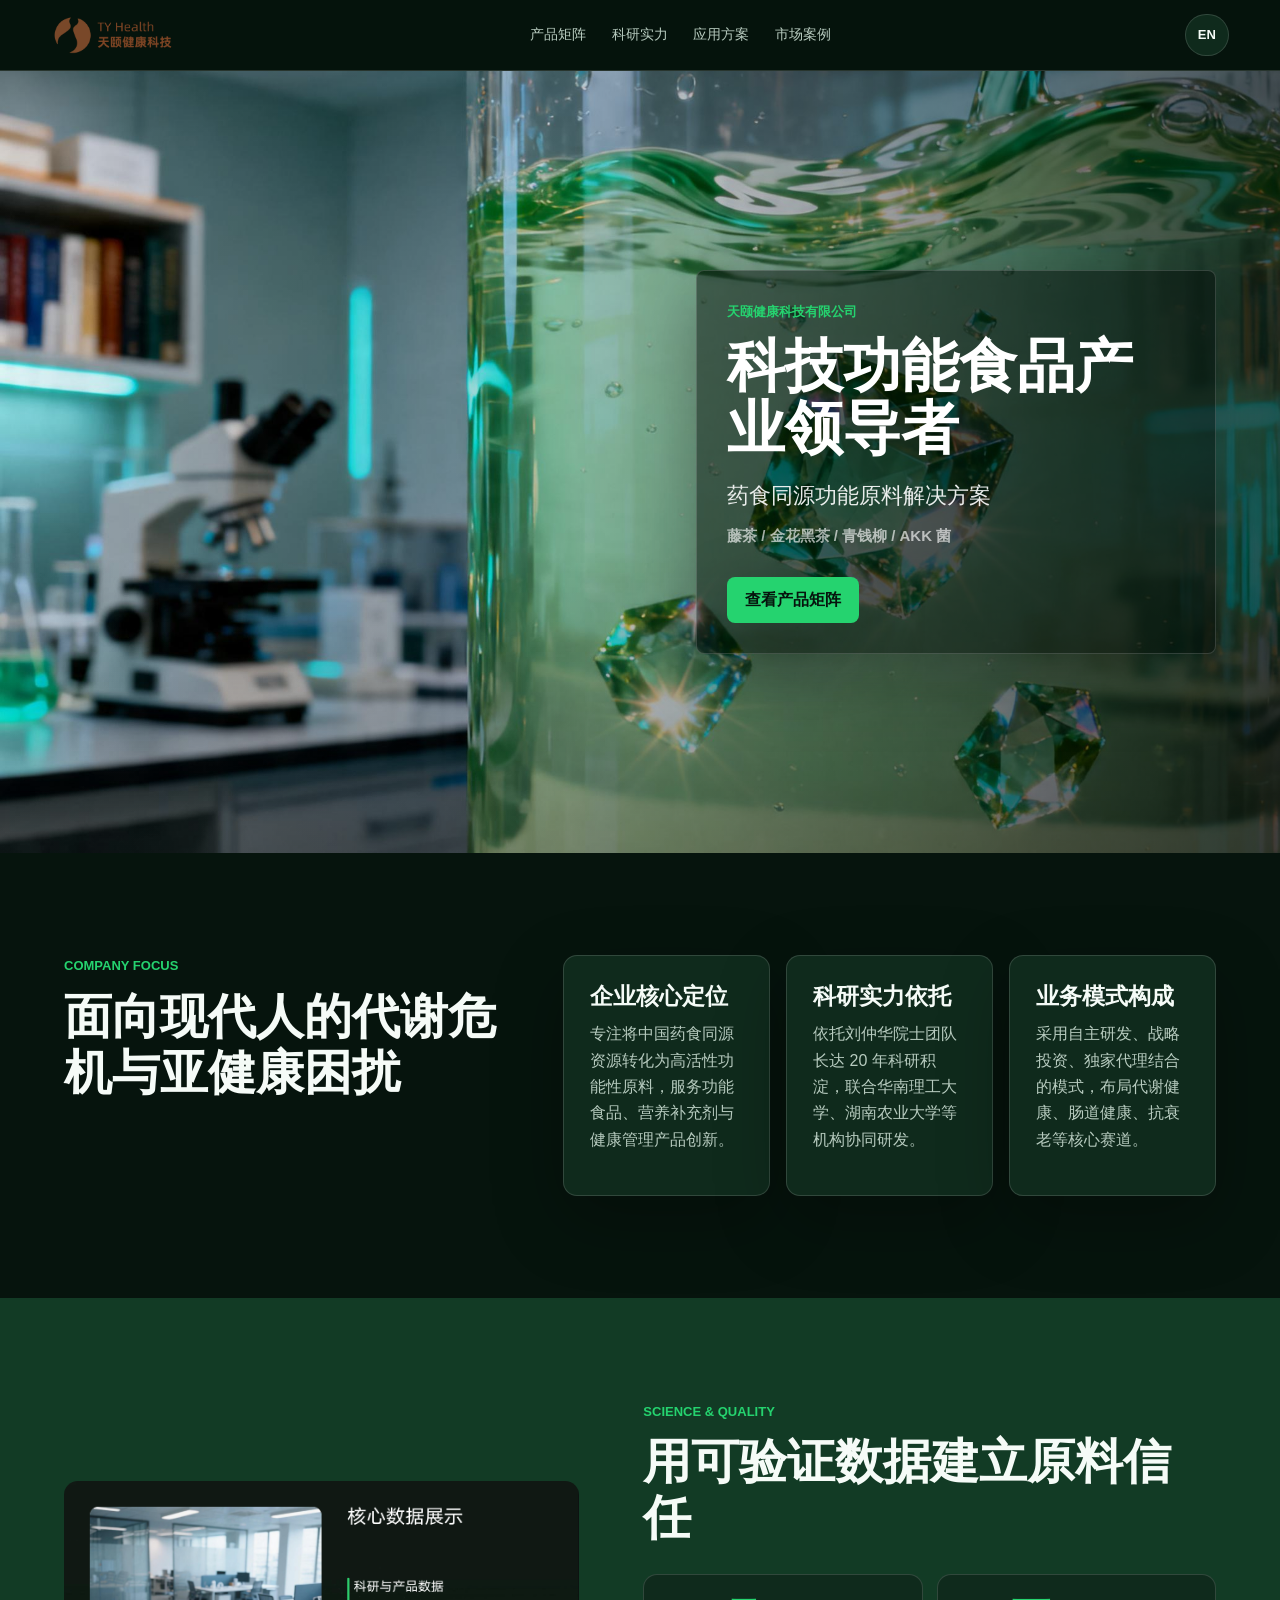
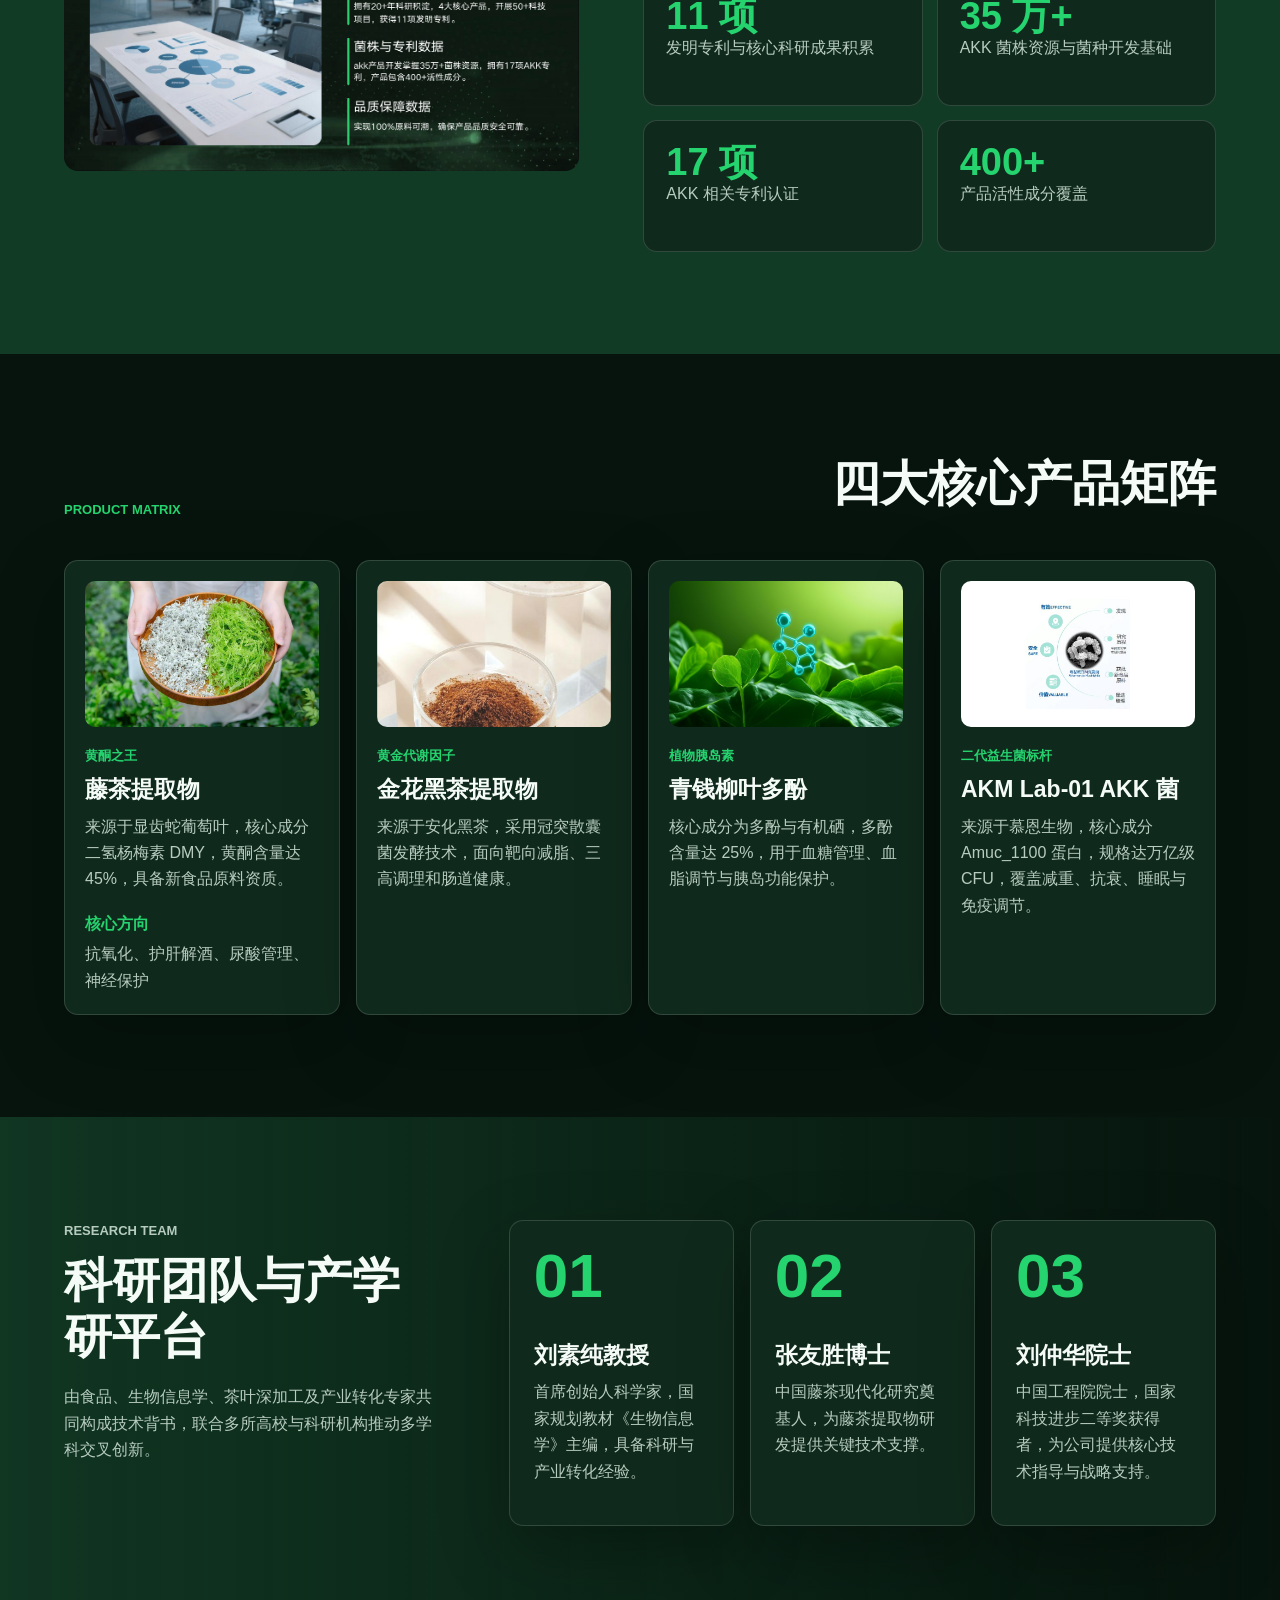
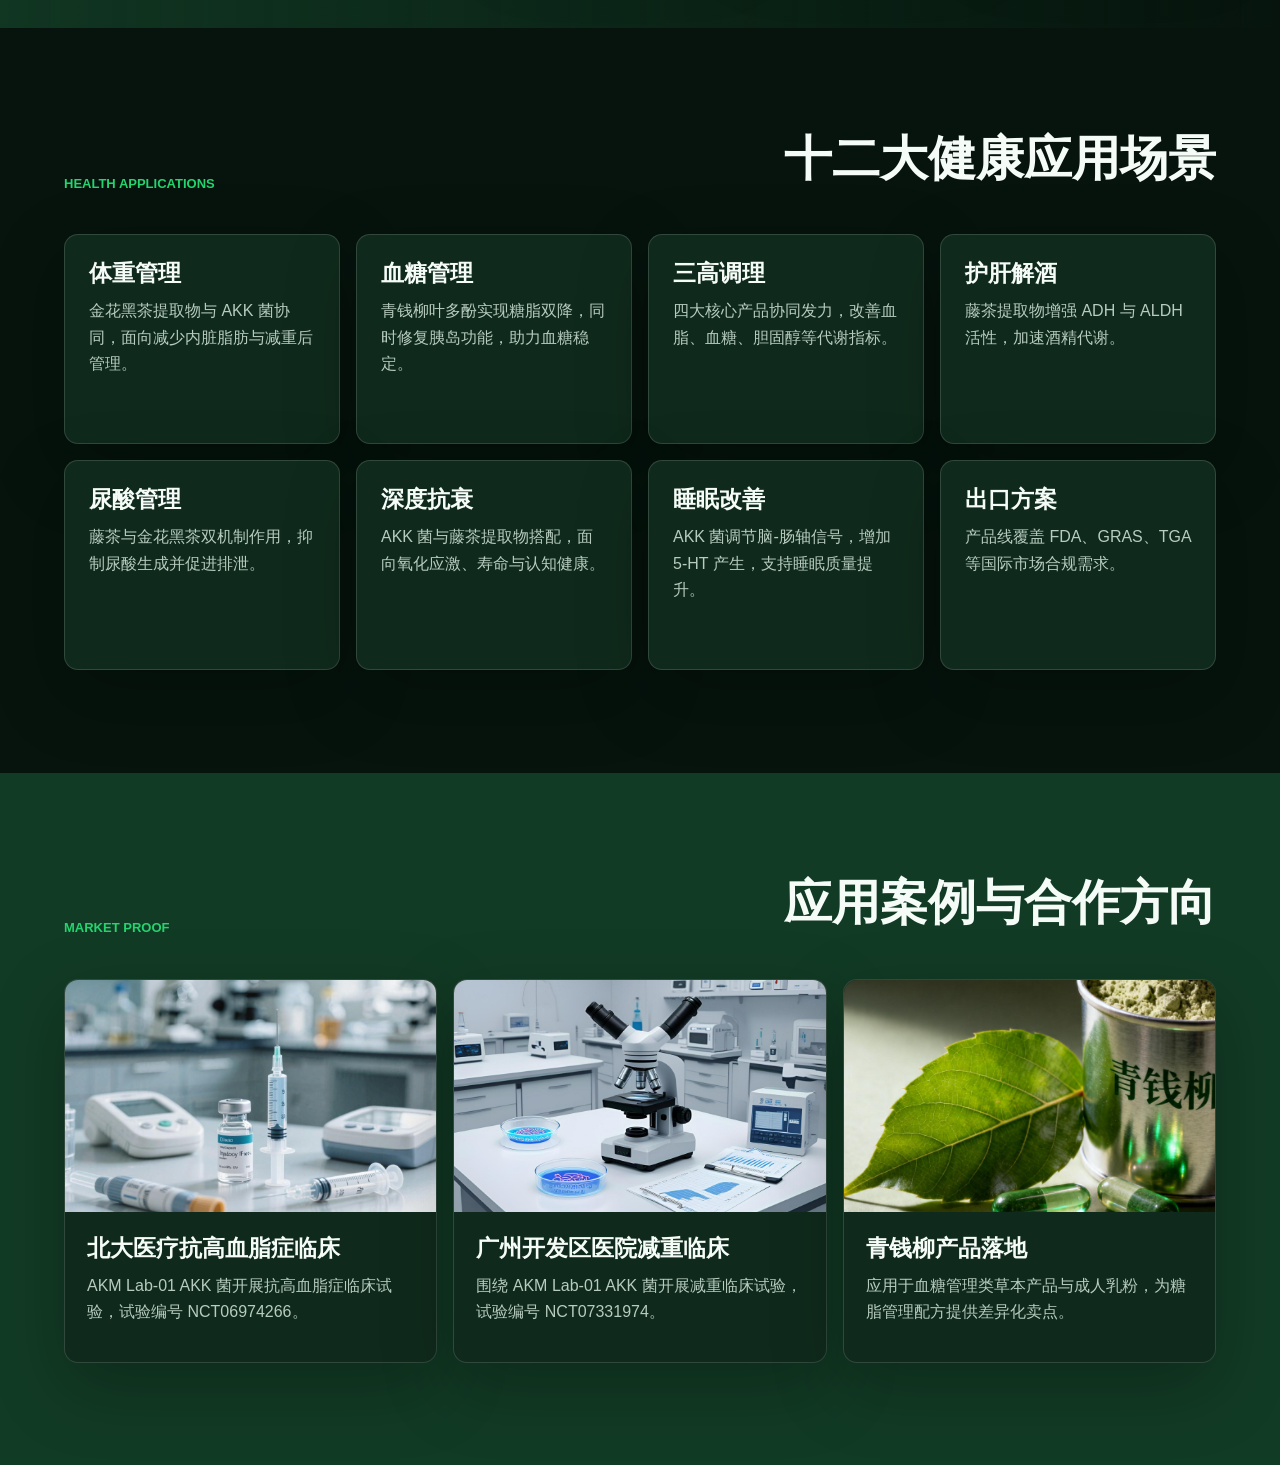
==== index.html @ 0aac0972 "Deploy tech green website version Co-Authored-By: Claude Opus 4.7 <noreply@anthropic.com>" ====
<!doctype html>
<html lang="zh-CN">
<head>
  <meta charset="utf-8">
  <meta name="viewport" content="width=device-width, initial-scale=1">
  <title>天颐健康科技官网 - 科技绿版 / Tech Green</title>
  <link rel="icon" type="image/png" href="assets/tianyi-icon.png">
  <link rel="stylesheet" href="styles.css">
</head>
<body class="theme-a" data-lang="zh">
  <header class="site-header">
    <a class="brand" href="#top" aria-label="天颐健康科技">
      <img class="brand-logo" src="assets/tianyi-logo-full.png" alt="天颐健康科技 Logo">
      <span class="brand-name" data-i18n="brand.name">天颐健康科技</span>
    </a>
    <nav class="nav">
      <a href="#products" data-i18n="nav.products">产品矩阵</a>
      <a href="#science" data-i18n="nav.science">科研实力</a>
      <a href="#solutions" data-i18n="nav.solutions">应用方案</a>
      <a href="#cases" data-i18n="nav.cases">市场案例</a>
    </nav>
    <div class="header-actions">
      <button class="lang-toggle" type="button" aria-label="Switch language" data-lang-toggle>EN</button>
    </div>
  </header>

  <main id="top">
    <section class="hero">
      <img class="hero-bg hero-bg-a" src="assets/p04_03.jpeg" alt="绿色实验室原料研发视觉">
      <div class="hero-copy">
        <p class="eyebrow" data-i18n="hero.eyebrow">天颐健康科技有限公司</p>
        <h1 data-i18n="hero.title">科技功能食品产业领导者</h1>
        <p class="lead" data-i18n="hero.lead">药食同源功能原料解决方案</p>
        <p class="hero-line" data-i18n="hero.line">藤茶 / 金花黑茶 / 青钱柳 / AKK 菌</p>
        <div class="hero-actions">
          <a class="primary-btn" href="#products" data-i18n="hero.cta">查看产品矩阵</a>
        </div>
      </div>
    </section>

    <section class="intro">
      <div>
        <p class="section-kicker" data-i18n="intro.kicker">Company Focus</p>
        <h2 data-i18n="intro.title">面向现代人的代谢危机与亚健康困扰</h2>
      </div>
      <div class="intro-grid">
        <article>
          <h3 data-i18n="intro.card1.title">企业核心定位</h3>
          <p data-i18n="intro.card1.text">专注将中国药食同源资源转化为高活性功能性原料，服务功能食品、营养补充剂与健康管理产品创新。</p>
        </article>
        <article>
          <h3 data-i18n="intro.card2.title">科研实力依托</h3>
          <p data-i18n="intro.card2.text">依托刘仲华院士团队长达 20 年科研积淀，联合华南理工大学、湖南农业大学等机构协同研发。</p>
        </article>
        <article>
          <h3 data-i18n="intro.card3.title">业务模式构成</h3>
          <p data-i18n="intro.card3.text">采用自主研发、战略投资、独家代理结合的模式，布局代谢健康、肠道健康、抗衰老等核心赛道。</p>
        </article>
      </div>
    </section>

    <section class="data-band" id="science">
      <div class="data-image">
        <img src="assets/page_06.png" alt="PPT 原始核心数据展示页">
      </div>
      <div class="data-copy">
        <p class="section-kicker" data-i18n="science.kicker">Science & Quality</p>
        <h2 data-i18n="science.title">用可验证数据建立原料信任</h2>
        <ul class="data-list">
          <li><strong data-i18n="science.num1">11 项</strong><span data-i18n="science.stat1">发明专利与核心科研成果积累</span></li>
          <li><strong data-i18n="science.num2">35 万+</strong><span data-i18n="science.stat2">AKK 菌株资源与菌种开发基础</span></li>
          <li><strong data-i18n="science.num3">17 项</strong><span data-i18n="science.stat3">AKK 相关专利认证</span></li>
          <li><strong data-i18n="science.num4">400+</strong><span data-i18n="science.stat4">产品活性成分覆盖</span></li>
        </ul>
      </div>
    </section>

    <section class="products" id="products">
      <div class="section-head">
        <p class="section-kicker" data-i18n="products.kicker">Product Matrix</p>
        <h2 data-i18n="products.title">四大核心产品矩阵</h2>
      </div>
      <div class="product-grid">
        <article class="product-card">
          <img src="assets/p09_02.jpeg" alt="藤茶原料实拍图">
          <span class="tag" data-i18n="products.card1.tag">黄酮之王</span>
          <h3 data-i18n="products.card1.title">藤茶提取物</h3>
          <p data-i18n="products.card1.text">来源于显齿蛇葡萄叶，核心成分二氢杨梅素 DMY，黄酮含量达 45%，具备新食品原料资质。</p>
          <dl>
            <div><dt data-i18n="products.direction">核心方向</dt><dd data-i18n="products.card1.direction">抗氧化、护肝解酒、尿酸管理、神经保护</dd></div>
          </dl>
        </article>
        <article class="product-card">
          <img src="assets/p13_01.jpeg" alt="金花黑茶提取物原图">
          <span class="tag" data-i18n="products.card2.tag">黄金代谢因子</span>
          <h3 data-i18n="products.card2.title">金花黑茶提取物</h3>
          <p data-i18n="products.card2.text">来源于安化黑茶，采用冠突散囊菌发酵技术，面向靶向减脂、三高调理和肠道健康。</p>
        </article>
        <article class="product-card">
          <img src="assets/p14_02.jpeg" alt="青钱柳叶视觉">
          <span class="tag" data-i18n="products.card3.tag">植物胰岛素</span>
          <h3 data-i18n="products.card3.title">青钱柳叶多酚</h3>
          <p data-i18n="products.card3.text">核心成分为多酚与有机硒，多酚含量达 25%，用于血糖管理、血脂调节与胰岛功能保护。</p>
        </article>
        <article class="product-card">
          <img class="contain-image" src="assets/p17_02.jpeg" alt="AKK 菌 PPT 原始说明图">
          <span class="tag" data-i18n="products.card4.tag">二代益生菌标杆</span>
          <h3 data-i18n="products.card4.title">AKM Lab-01 AKK 菌</h3>
          <p data-i18n="products.card4.text">来源于慕恩生物，核心成分 Amuc_1100 蛋白，规格达万亿级 CFU，覆盖减重、抗衰、睡眠与免疫调节。</p>
        </article>
      </div>
    </section>

    <section class="experts">
      <div class="expert-copy">
        <p class="section-kicker" data-i18n="experts.kicker">Research Team</p>
        <h2 data-i18n="experts.title">科研团队与产学研平台</h2>
        <p data-i18n="experts.text">由食品、生物信息学、茶叶深加工及产业转化专家共同构成技术背书，联合多所高校与科研机构推动多学科交叉创新。</p>
      </div>
      <div class="expert-list">
        <article>
          <span>01</span>
          <h3 data-i18n="experts.card1.title">刘素纯教授</h3>
          <p data-i18n="experts.card1.text">首席创始人科学家，国家规划教材《生物信息学》主编，具备科研与产业转化经验。</p>
        </article>
        <article>
          <span>02</span>
          <h3 data-i18n="experts.card2.title">张友胜博士</h3>
          <p data-i18n="experts.card2.text">中国藤茶现代化研究奠基人，为藤茶提取物研发提供关键技术支撑。</p>
        </article>
        <article>
          <span>03</span>
          <h3 data-i18n="experts.card3.title">刘仲华院士</h3>
          <p data-i18n="experts.card3.text">中国工程院院士，国家科技进步二等奖获得者，为公司提供核心技术指导与战略支持。</p>
        </article>
      </div>
    </section>

    <section class="solutions" id="solutions">
      <div class="section-head">
        <p class="section-kicker" data-i18n="solutions.kicker">Health Applications</p>
        <h2 data-i18n="solutions.title">十二大健康应用场景</h2>
      </div>
      <div class="solution-grid">
        <article><h3 data-i18n="solutions.card1.title">体重管理</h3><p data-i18n="solutions.card1.text">金花黑茶提取物与 AKK 菌协同，面向减少内脏脂肪与减重后管理。</p></article>
        <article><h3 data-i18n="solutions.card2.title">血糖管理</h3><p data-i18n="solutions.card2.text">青钱柳叶多酚实现糖脂双降，同时修复胰岛功能，助力血糖稳定。</p></article>
        <article><h3 data-i18n="solutions.card3.title">三高调理</h3><p data-i18n="solutions.card3.text">四大核心产品协同发力，改善血脂、血糖、胆固醇等代谢指标。</p></article>
        <article><h3 data-i18n="solutions.card4.title">护肝解酒</h3><p data-i18n="solutions.card4.text">藤茶提取物增强 ADH 与 ALDH 活性，加速酒精代谢。</p></article>
        <article><h3 data-i18n="solutions.card5.title">尿酸管理</h3><p data-i18n="solutions.card5.text">藤茶与金花黑茶双机制作用，抑制尿酸生成并促进排泄。</p></article>
        <article><h3 data-i18n="solutions.card6.title">深度抗衰</h3><p data-i18n="solutions.card6.text">AKK 菌与藤茶提取物搭配，面向氧化应激、寿命与认知健康。</p></article>
        <article><h3 data-i18n="solutions.card7.title">睡眠改善</h3><p data-i18n="solutions.card7.text">AKK 菌调节脑-肠轴信号，增加 5-HT 产生，支持睡眠质量提升。</p></article>
        <article><h3 data-i18n="solutions.card8.title">出口方案</h3><p data-i18n="solutions.card8.text">产品线覆盖 FDA、GRAS、TGA 等国际市场合规需求。</p></article>
      </div>
    </section>

    <section class="cases" id="cases">
      <div class="section-head">
        <p class="section-kicker" data-i18n="cases.kicker">Market Proof</p>
        <h2 data-i18n="cases.title">应用案例与合作方向</h2>
      </div>
      <div class="case-grid">
        <article>
          <img src="assets/p30_03.jpeg" alt="临床实验室">
          <h3 data-i18n="cases.card1.title">北大医疗抗高血脂症临床</h3>
          <p data-i18n="cases.card1.text">AKM Lab-01 AKK 菌开展抗高血脂症临床试验，试验编号 NCT06974266。</p>
        </article>
        <article>
          <img src="assets/p30_04.jpeg" alt="科研实验室">
          <h3 data-i18n="cases.card2.title">广州开发区医院减重临床</h3>
          <p data-i18n="cases.card2.text">围绕 AKM Lab-01 AKK 菌开展减重临床试验，试验编号 NCT07331974。</p>
        </article>
        <article>
          <img src="assets/p31_03.jpeg" alt="青钱柳产品案例">
          <h3 data-i18n="cases.card3.title">青钱柳产品落地</h3>
          <p data-i18n="cases.card3.text">应用于血糖管理类草本产品与成人乳粉，为糖脂管理配方提供差异化卖点。</p>
        </article>
      </div>
    </section>
  </main>

  <script src="script.js"></script>
</body>
</html>
---- styles.css ----
:root {
  --bg: #06140d;
  --surface: #0f2a1c;
  --surface-2: #123b25;
  --text: #f5fbf7;
  --muted: #b7cbbf;
  --line: rgba(255,255,255,.14);
  --accent: #25d36f;
  --accent-2: #88f0ba;
  --shadow: 0 24px 70px rgba(0,0,0,.28);
  --radius: 14px;
}

* { box-sizing: border-box; }
html { scroll-behavior: smooth; }
body {
  margin: 0;
  background: var(--bg);
  color: var(--text);
  font-family: "Microsoft YaHei", "PingFang SC", "Noto Sans CJK SC", Arial, sans-serif;
  line-height: 1.65;
  letter-spacing: 0;
}

body.theme-c {
  --bg: #fbf8ef;
  --surface: #fffdf6;
  --surface-2: #f0ead7;
  --text: #282316;
  --muted: #746b52;
  --line: rgba(96,75,28,.16);
  --accent: #a8842d;
  --accent-2: #6f8d3e;
  --shadow: 0 18px 50px rgba(109,82,28,.16);
}

a { color: inherit; text-decoration: none; }
img { display: block; max-width: 100%; }

.site-header {
  position: sticky;
  top: 0;
  z-index: 20;
  display: grid;
  grid-template-columns: auto 1fr auto;
  align-items: center;
  gap: 24px;
  padding: 14px clamp(18px, 4vw, 56px);
  border-bottom: 1px solid var(--line);
  background: color-mix(in srgb, var(--bg) 88%, transparent);
  backdrop-filter: blur(18px);
}

.header-actions {
  display: inline-flex;
  align-items: center;
  justify-content: flex-end;
  gap: 10px;
}

.lang-toggle {
  min-width: 44px;
  min-height: 42px;
  border: 1px solid var(--line);
  border-radius: 999px;
  color: var(--text);
  background: var(--surface);
  font: inherit;
  font-size: 13px;
  font-weight: 900;
  cursor: pointer;
}

.brand {
  display: inline-flex;
  align-items: center;
  gap: 10px;
  font-weight: 800;
  white-space: nowrap;
}

.brand-logo {
  width: auto;
  height: 42px;
  max-width: 190px;
  object-fit: contain;
}

.brand-name {
  position: absolute;
  width: 1px;
  height: 1px;
  overflow: hidden;
  clip: rect(0 0 0 0);
  white-space: nowrap;
}

.brand-mark {
  display: grid;
  width: 38px;
  height: 38px;
  place-items: center;
  border: 1px solid var(--line);
  background: var(--accent);
  color: var(--bg);
  font-size: 14px;
  font-weight: 900;
  border-radius: 8px;
}

.nav {
  display: flex;
  justify-content: center;
  gap: clamp(14px, 2vw, 30px);
  color: var(--muted);
  font-size: 14px;
}

.nav a:hover { color: var(--text); }

.theme-switcher {
  display: flex;
  gap: 6px;
  padding: 4px;
  border: 1px solid var(--line);
  background: var(--surface);
  border-radius: 999px;
}

.theme-switcher button {
  min-height: 32px;
  border: 0;
  border-radius: 999px;
  padding: 0 12px;
  color: var(--muted);
  background: transparent;
  font: inherit;
  font-size: 12px;
  cursor: pointer;
}

.theme-switcher button.active {
  color: var(--bg);
  background: var(--accent);
  font-weight: 800;
}

main > section {
  padding: clamp(56px, 8vw, 112px) clamp(18px, 5vw, 72px);
}

.hero {
  position: relative;
  min-height: calc(100svh - 118px);
  display: flex;
  align-items: center;
  justify-content: flex-end;
  overflow: hidden;
  background: var(--bg);
}

.hero-bg {
  position: absolute;
  inset: 0;
  z-index: 0;
  width: 100%;
  height: 100%;
  object-fit: cover;
  opacity: 0;
  transform: scale(1.03);
}

.hero::after {
  content: "";
  position: absolute;
  inset: 0;
  z-index: 1;
  background:
    linear-gradient(90deg, rgba(0,0,0,.04), rgba(0,0,0,.18) 45%, rgba(0,0,0,.66) 100%),
    linear-gradient(0deg, rgba(0,0,0,.22), transparent 38%);
}

.hero-copy {
  position: relative;
  z-index: 2;
  width: min(520px, 46vw);
  color: #fff;
  padding: 30px;
  border: 1px solid rgba(255,255,255,.16);
  border-radius: 8px;
  background: rgba(2, 10, 6, .48);
  box-shadow: var(--shadow);
}

.theme-a .hero-bg-a,
.theme-c .hero-bg-c {
  opacity: 1;
  transform: scale(1);
}

.eyebrow, .section-kicker {
  margin: 0 0 12px;
  color: var(--accent);
  font-size: 13px;
  font-weight: 900;
  text-transform: uppercase;
}

h1, h2, h3, p { margin-top: 0; }
h1 {
  margin-bottom: 18px;
  max-width: 760px;
  font-size: 58px;
  line-height: 1.08;
  letter-spacing: 0;
}
h2 {
  margin-bottom: 20px;
  font-size: 48px;
  line-height: 1.16;
  letter-spacing: 0;
}
h3 {
  margin-bottom: 10px;
  font-size: 23px;
  line-height: 1.25;
  letter-spacing: 0;
}
.lead {
  max-width: 620px;
  color: var(--muted);
  font-size: 20px;
}

.hero .lead {
  margin-bottom: 10px;
  color: rgba(255,255,255,.9);
  font-size: 22px;
}

.hero-line {
  color: rgba(255,255,255,.64);
  font-size: 15px;
  font-weight: 700;
}

.hero-actions {
  display: flex;
  flex-wrap: wrap;
  gap: 12px;
  margin-top: 28px;
}

.primary-btn, .ghost-btn {
  display: inline-flex;
  min-height: 46px;
  align-items: center;
  justify-content: center;
  border-radius: 8px;
  padding: 0 18px;
  font-weight: 800;
}

.primary-btn {
  background: var(--accent);
  color: var(--bg);
  box-shadow: var(--shadow);
}

.ghost-btn {
  border: 1px solid var(--line);
  color: var(--text);
}

.intro {
  display: grid;
  grid-template-columns: .8fr 1.2fr;
  gap: clamp(28px, 5vw, 72px);
  align-items: start;
}

.intro-grid, .solution-grid, .case-grid, .expert-list {
  display: grid;
  gap: 16px;
}

.intro-grid { grid-template-columns: repeat(3, 1fr); }

.intro-grid article,
.solution-grid article,
.expert-list article,
.case-grid article,
.product-card {
  border: 1px solid var(--line);
  background: var(--surface);
  border-radius: var(--radius);
  box-shadow: var(--shadow);
}

.intro-grid article { padding: 26px; }
.intro-grid p, .solution-grid p, .product-card p, .case-grid p, .experts p {
  color: var(--muted);
}

.data-band {
  display: grid;
  grid-template-columns: .9fr 1fr;
  gap: clamp(28px, 5vw, 72px);
  align-items: center;
  background: var(--surface-2);
}

.data-image img {
  width: 100%;
  aspect-ratio: 16 / 9;
  object-fit: cover;
  border-radius: var(--radius);
}

.data-list {
  display: grid;
  grid-template-columns: repeat(2, minmax(0, 1fr));
  gap: 14px;
  padding: 0;
  margin: 28px 0 0;
  list-style: none;
}

.data-list li {
  min-height: 132px;
  padding: 22px;
  border: 1px solid var(--line);
  border-radius: var(--radius);
  background: var(--surface);
}

.data-list strong {
  display: block;
  color: var(--accent);
  font-size: 38px;
  line-height: 1;
}
.data-list span { color: var(--muted); }

.section-head {
  display: flex;
  align-items: end;
  justify-content: space-between;
  gap: 24px;
  margin-bottom: 28px;
}

.product-grid {
  display: grid;
  grid-template-columns: repeat(4, minmax(0, 1fr));
  gap: 16px;
}

.product-card {
  overflow: hidden;
  padding: 20px;
  transition: transform .2s ease, border-color .2s ease, background .2s ease;
}

.product-card:hover,
.solution-grid article:hover,
.case-grid article:hover,
.expert-list article:hover {
  transform: translateY(-4px);
  border-color: color-mix(in srgb, var(--accent) 55%, var(--line));
}

.product-card img {
  width: 100%;
  aspect-ratio: 16 / 10;
  object-fit: cover;
  border-radius: 10px;
  background: #fff;
}

.product-card img.contain-image {
  object-fit: contain;
  padding: 18px;
}

.tag {
  display: inline-flex;
  margin: 18px 0 8px;
  color: var(--accent);
  font-size: 13px;
  font-weight: 900;
}

dl { margin: 18px 0 0; }
dt { color: var(--accent); font-weight: 900; }
dd { margin: 4px 0 0; color: var(--muted); }

.experts {
  display: grid;
  grid-template-columns: .7fr 1.3fr;
  gap: clamp(28px, 5vw, 72px);
  align-items: start;
  background:
    linear-gradient(90deg, color-mix(in srgb, var(--surface-2) 86%, transparent), transparent),
    var(--bg);
}

.expert-list {
  grid-template-columns: repeat(3, minmax(0, 1fr));
}

.expert-list article {
  min-height: 280px;
  padding: 24px;
}

.expert-list span {
  display: block;
  margin-bottom: 34px;
  color: var(--accent);
  font-size: 62px;
  font-weight: 900;
  line-height: 1;
}

.solution-grid {
  grid-template-columns: repeat(4, minmax(0, 1fr));
}

.solution-grid article {
  min-height: 210px;
  padding: 24px;
}

.cases {
  background: var(--surface-2);
}

.case-grid {
  grid-template-columns: repeat(3, minmax(0, 1fr));
}

.case-grid article {
  overflow: hidden;
}

.case-grid img {
  width: 100%;
  aspect-ratio: 16 / 10;
  object-fit: cover;
}

.case-grid h3, .case-grid p {
  padding-left: 22px;
  padding-right: 22px;
}
.case-grid h3 { padding-top: 22px; }
.case-grid p { padding-bottom: 20px; }

.theme-c .primary-btn, .theme-c .theme-switcher button.active {
  color: #fffdf6;
}

.theme-c .hero {
  justify-content: flex-start;
}

.theme-c .hero-copy {
  width: min(540px, 46vw);
  padding: 30px;
  border: 1px solid var(--line);
  border-radius: 14px;
  background: color-mix(in srgb, var(--surface) 82%, transparent);
  color: var(--text);
  box-shadow: var(--shadow);
}

.theme-c .hero .lead {
  color: var(--muted);
}

.theme-c .hero-line {
  color: var(--text);
}

.theme-c .hero::after {
  background:
    linear-gradient(90deg, rgba(251,248,239,.92), rgba(251,248,239,.74) 36%, rgba(251,248,239,.1) 76%),
    linear-gradient(0deg, rgba(72,66,46,.12), transparent 48%);
}

@media (max-width: 1120px) {
  .site-header {
    grid-template-columns: 1fr;
  }
  .nav { justify-content: flex-start; overflow-x: auto; }
  .theme-switcher { overflow-x: auto; }
  .header-actions { justify-content: flex-start; width: 100%; }
  .theme-switcher button { white-space: nowrap; }
  .intro, .data-band, .experts {
    grid-template-columns: 1fr;
  }
  .intro-grid, .product-grid, .expert-list, .case-grid {
    grid-template-columns: repeat(2, minmax(0, 1fr));
  }
  .solution-grid {
    grid-template-columns: repeat(2, minmax(0, 1fr));
  }
}

@media (max-width: 680px) {
  .brand-logo {
    height: 36px;
    max-width: 160px;
  }
  main > section {
    padding-left: 16px;
    padding-right: 16px;
  }
  .hero {
    min-height: 520px;
    padding-top: 48px;
    padding-bottom: 56px;
    align-items: flex-end;
    justify-content: flex-start;
  }
  .hero::after {
    background:
      linear-gradient(180deg, rgba(0,0,0,.08), rgba(0,0,0,.62) 74%, rgba(0,0,0,.78)),
      linear-gradient(90deg, rgba(0,0,0,.08), rgba(0,0,0,.42));
  }
  .hero-copy {
    width: 100%;
  }
  .theme-c .hero-copy {
    width: 100%;
    padding: 20px;
  }
  .theme-c .hero::after {
    background:
      linear-gradient(180deg, rgba(255,255,255,.08), rgba(255,255,255,.78) 58%, rgba(255,255,255,.94)),
      linear-gradient(90deg, rgba(255,255,255,.5), transparent);
  }
  h1 { font-size: 40px; }
  h2 { font-size: 30px; }
  .lead { font-size: 17px; }
  .hero .lead { font-size: 19px; }
  .data-list, .intro-grid, .product-grid, .expert-list, .solution-grid, .case-grid {
    grid-template-columns: 1fr;
  }
}
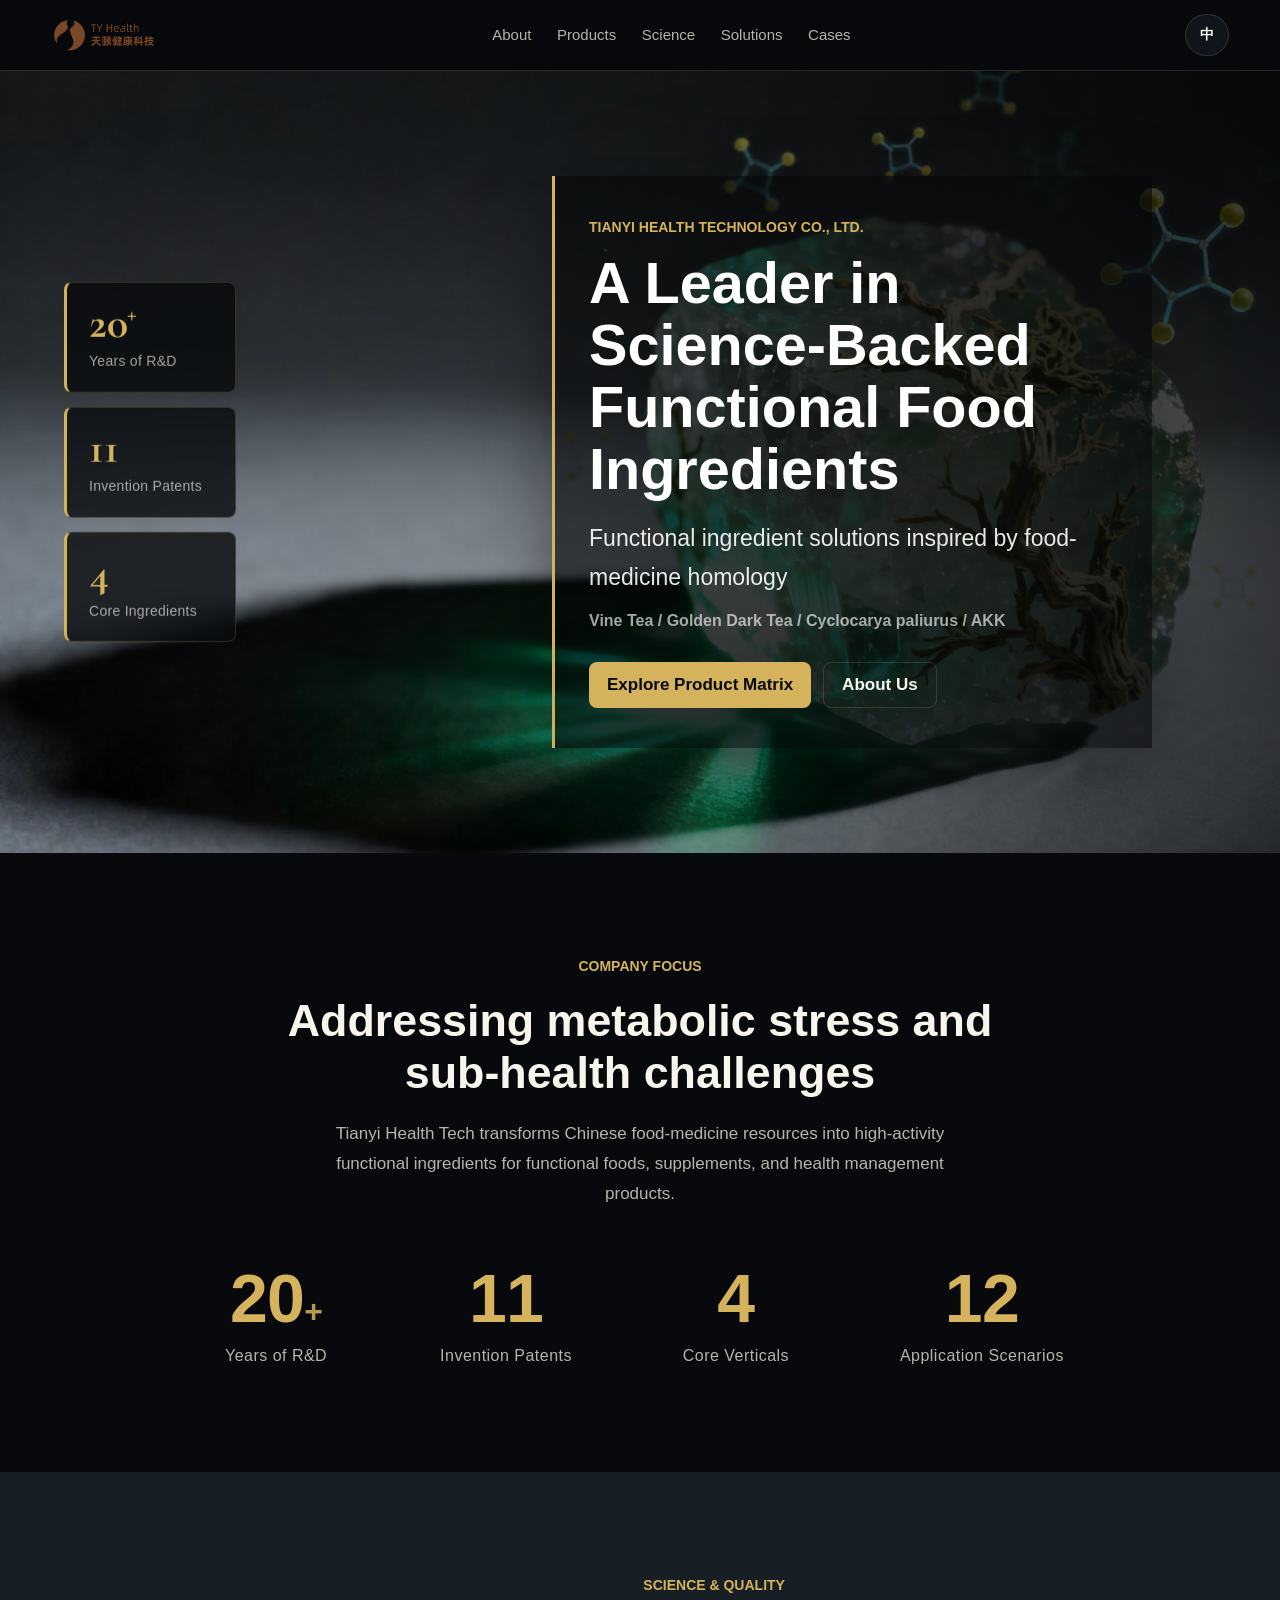
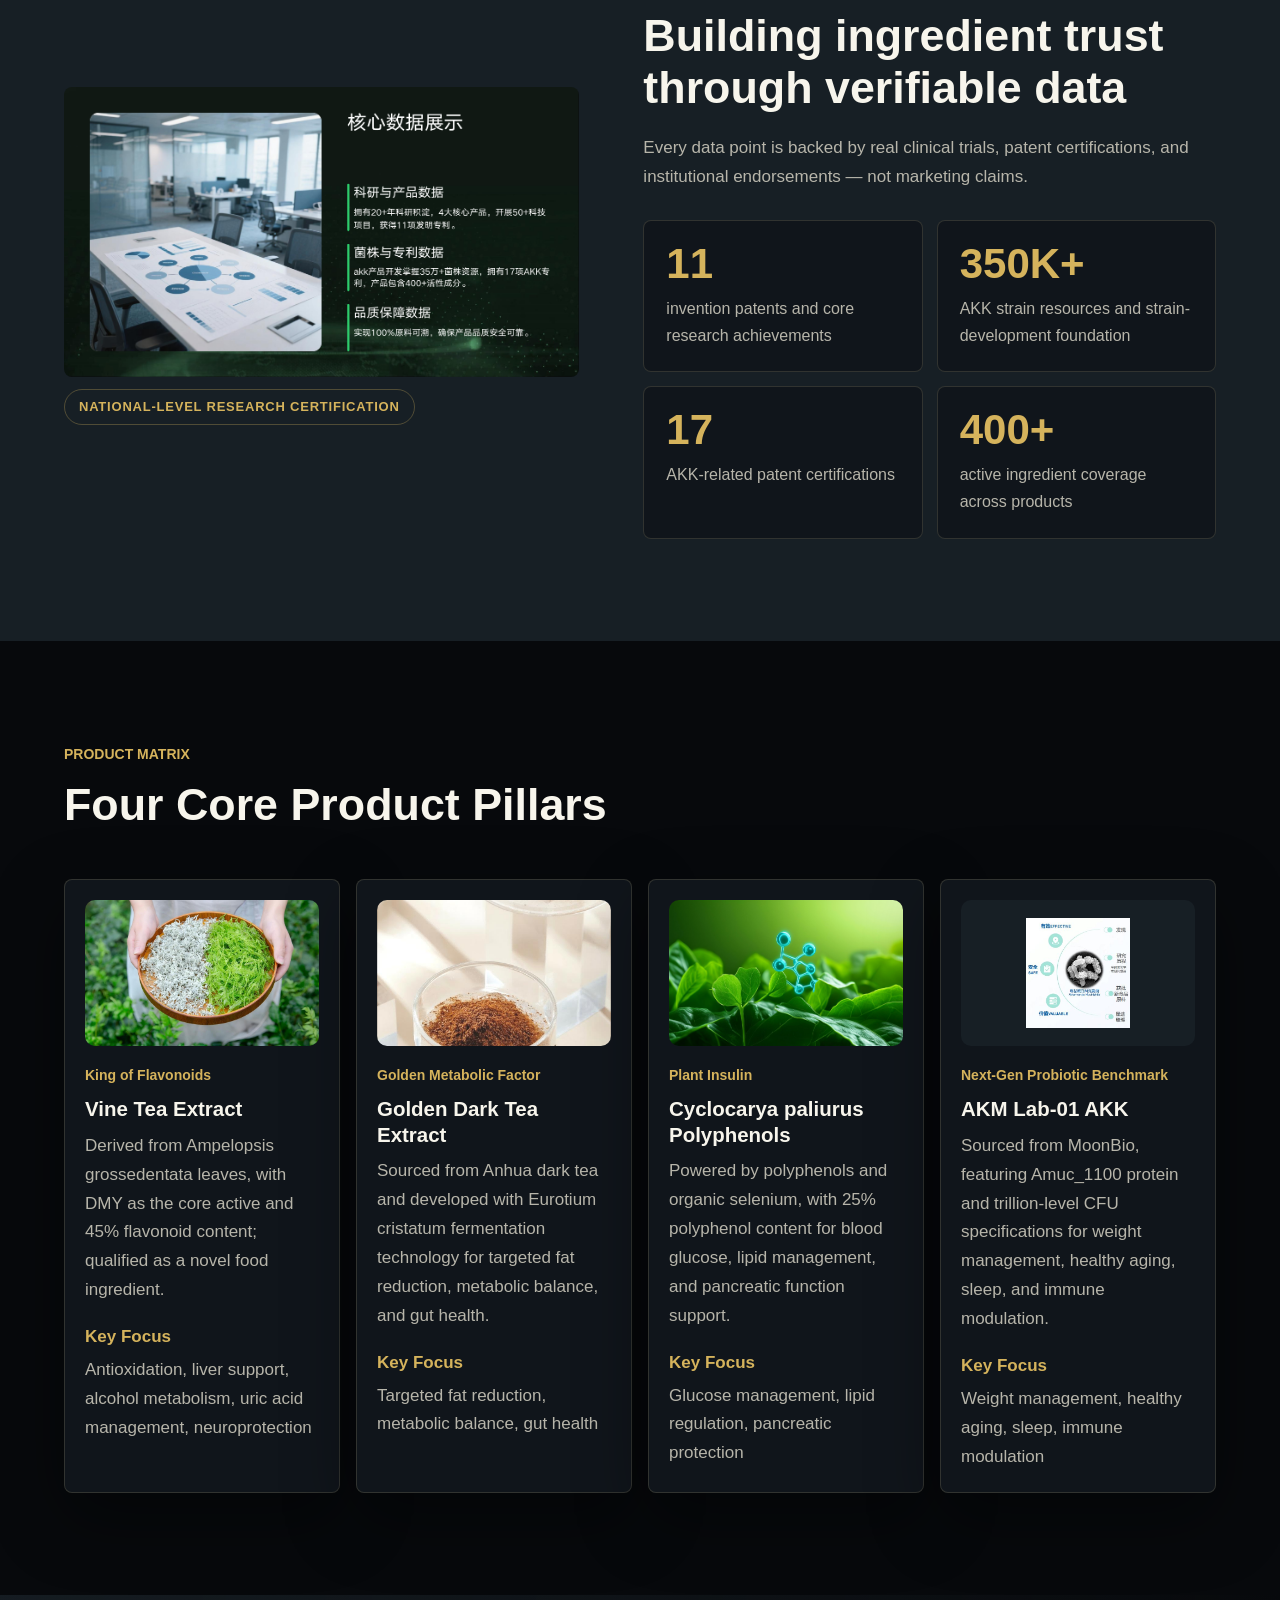
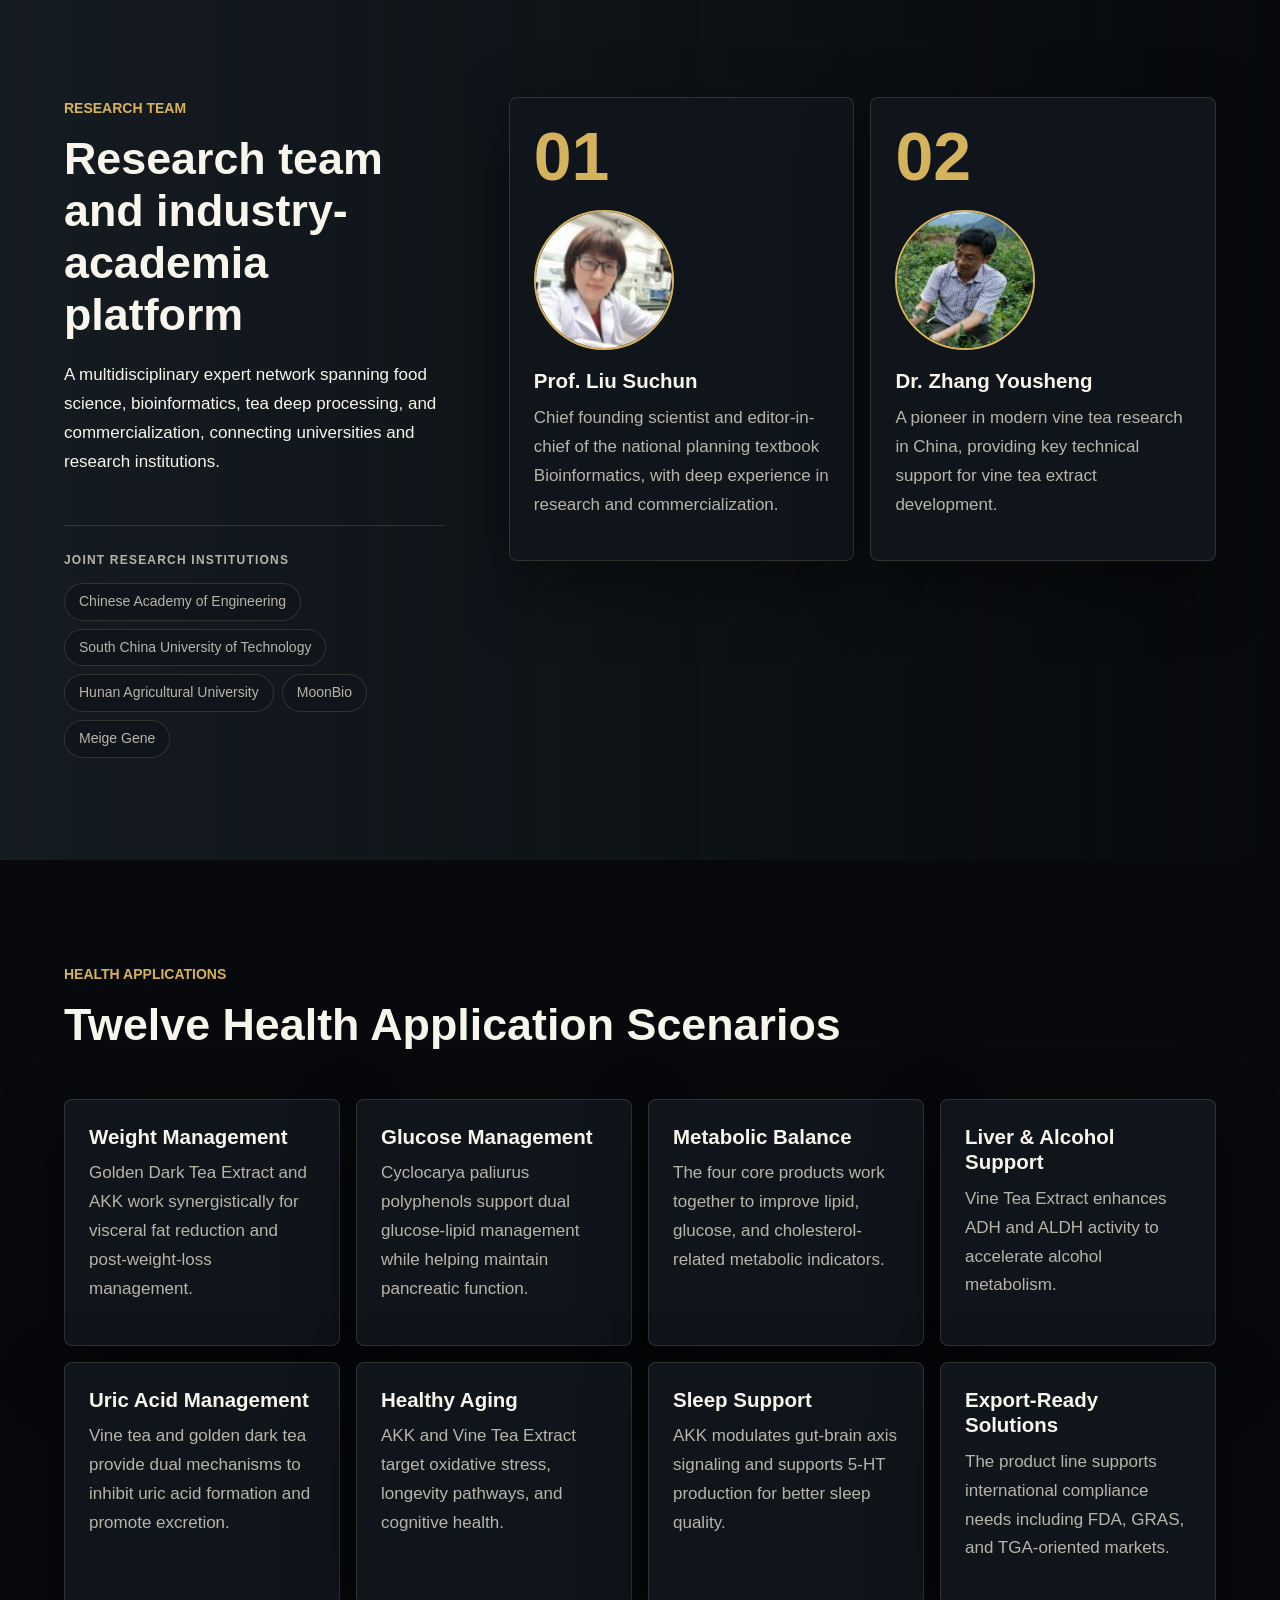
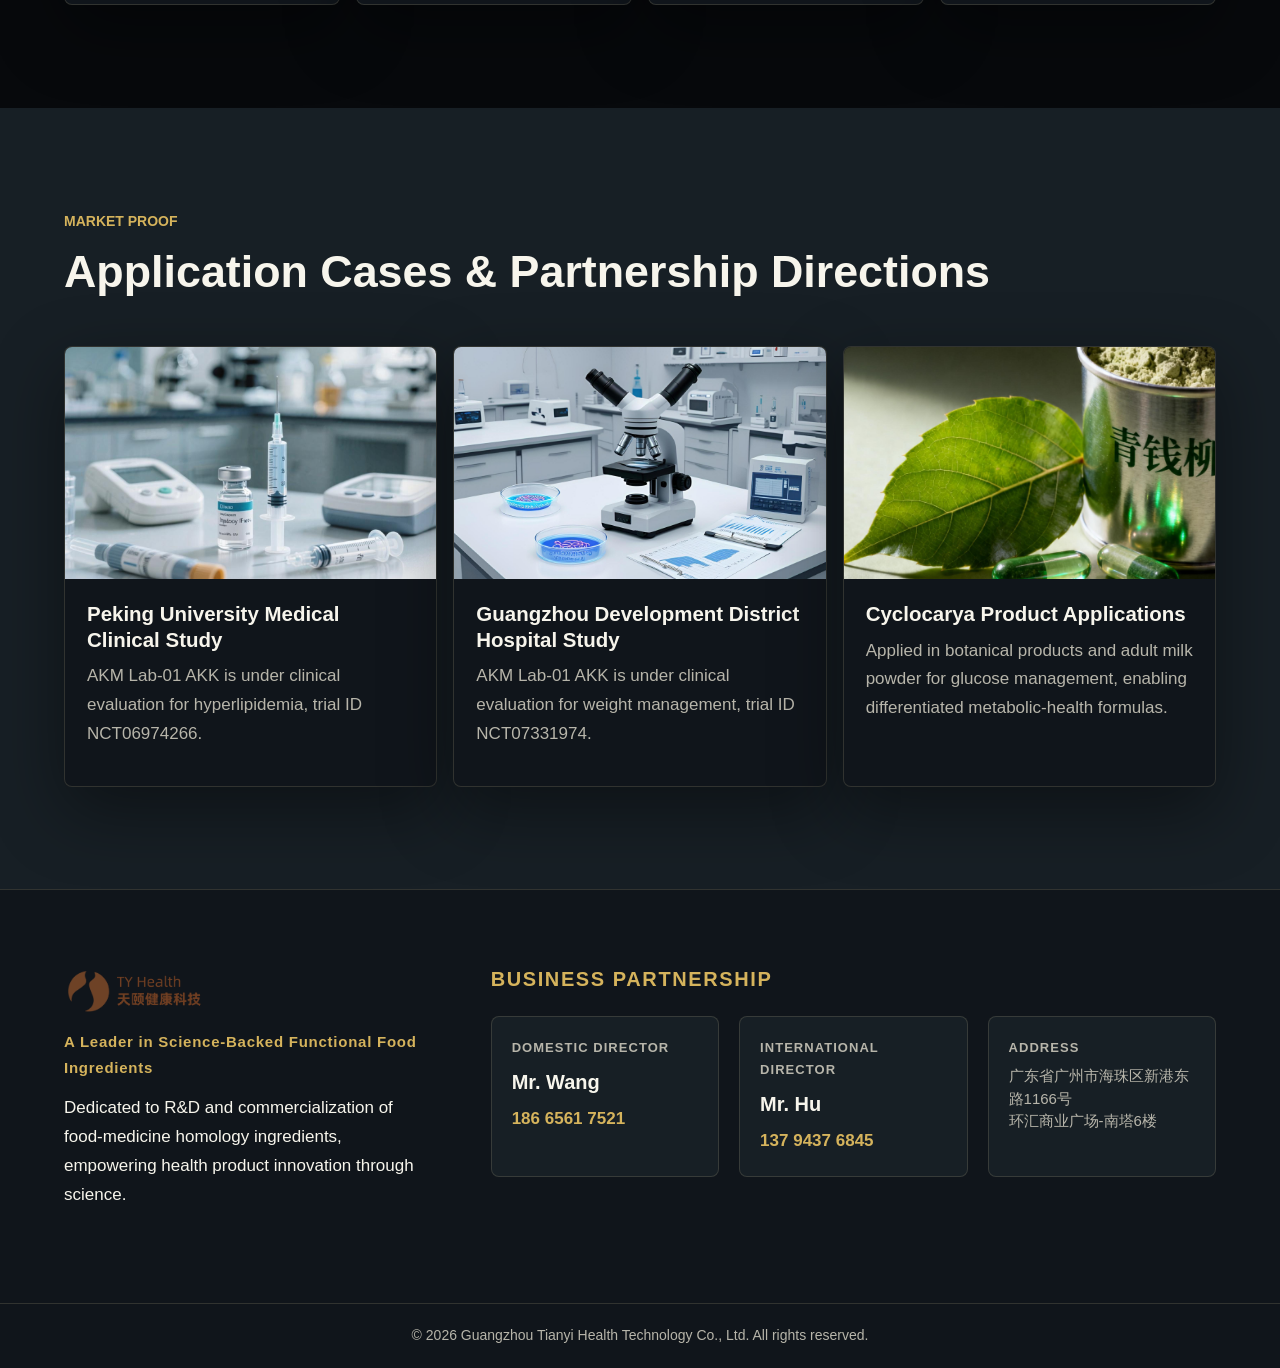
==== commit f778d33c: "fix: rebuild multi-size favicon.ico (16+32+48) for search engine visibility - Replace single-size fa" ====
--- a/index.html
+++ b/index.html
@@ -3,17 +3,67 @@
 <head>
   <meta charset="utf-8">
   <meta name="viewport" content="width=device-width, initial-scale=1">
-  <title>天颐健康科技官网 - 科技绿版 / Tech Green</title>
-  <link rel="icon" type="image/png" href="assets/tianyi-icon.png">
-  <link rel="stylesheet" href="styles.css">
+  <title>天颐健康科技 - 科技功能食品产业领导者</title>
+  <meta name="description" content="天颐健康科技专注药食同源功能原料研发与产业化，提供藤茶、金花黑茶、青钱柳、AKK菌等高活性功能性原料解决方案，服务功能食品、营养补充剂与健康管理产品创新。">
+  <meta name="keywords" content="天颐健康科技,药食同源,功能原料,功能食品,藤茶,金花黑茶,青钱柳,AKK菌,代谢健康,体重管理,血糖管理">
+  <meta name="robots" content="index, follow">
+  <link rel="canonical" href="https://www.tyhealthtech.com/">
+  <meta property="og:title" content="天颐健康科技 - 科技功能食品产业领导者">
+  <meta property="og:description" content="天颐健康科技专注药食同源功能原料研发与产业化，提供藤茶、金花黑茶、青钱柳、AKK菌等高活性功能性原料解决方案。">
+  <meta property="og:url" content="https://www.tyhealthtech.com/">
+  <meta property="og:type" content="website">
+  <meta property="og:site_name" content="天颐健康科技">
+  <meta property="og:locale" content="zh_CN">
+  <meta name="twitter:card" content="summary_large_image">
+  <meta name="twitter:title" content="天颐健康科技 - 科技功能食品产业领导者">
+  <meta name="twitter:description" content="天颐健康科技专注药食同源功能原料研发与产业化，提供藤茶、金花黑茶、青钱柳、AKK菌等高活性功能性原料解决方案。">
+  <script type="application/ld+json">
+  {
+    "@context": "https://schema.org",
+    "@type": "Organization",
+    "name": "天颐健康科技",
+    "alternateName": "Guangzhou Tianyi Health Technology",
+    "url": "https://www.tyhealthtech.com/",
+    "description": "科技功能食品产业领导者，专注药食同源功能原料研发与产业化",
+    "address": {
+      "@type": "PostalAddress",
+      "streetAddress": "新港东路1166号环汇商业广场-南塔6楼",
+      "addressLocality": "广州",
+      "addressRegion": "广东",
+      "postalCode": "510308",
+      "addressCountry": "CN"
+    },
+    "contactPoint": [
+      {
+        "@type": "ContactPoint",
+        "telephone": "+86-18665617521",
+        "contactType": "sales",
+        "contactOption": "TollFree",
+        "areaServed": "CN",
+        "availableLanguage": ["Chinese", "English"]
+      }
+    ]
+  }
+  </script>
+  <link rel="icon" type="image/x-icon" href="/favicon.ico?v=20260531">
+  <link rel="icon" type="image/png" sizes="16x16" href="assets/favicon-16.png?v=20260531">
+  <link rel="icon" type="image/png" sizes="32x32" href="assets/favicon-32.png?v=20260531">
+  <link rel="icon" type="image/png" sizes="48x48" href="assets/favicon-48.png?v=20260531">
+  <link rel="apple-touch-icon" sizes="180x180" href="assets/favicon-180.png?v=20260531">
+  <link rel="manifest" href="/site.webmanifest">
+  <link rel="preconnect" href="https://fonts.googleapis.com">
+  <link rel="preconnect" href="https://fonts.gstatic.com" crossorigin>
+  <link href="https://fonts.googleapis.com/css2?family=Cormorant+Garamond:wght@400;600;700&family=DM+Sans:wght@300;400;500;700&display=swap" rel="stylesheet">
+  <link rel="stylesheet" href="styles.css?v=20260527">
 </head>
-<body class="theme-a" data-lang="zh">
+<body data-lang="zh">
   <header class="site-header">
     <a class="brand" href="#top" aria-label="天颐健康科技">
-      <img class="brand-logo" src="assets/tianyi-logo-full.png" alt="天颐健康科技 Logo">
+      <img class="brand-logo" src="assets/tianyi-logo-full.png?v=20260526" alt="天颐健康科技 Logo">
       <span class="brand-name" data-i18n="brand.name">天颐健康科技</span>
     </a>
     <nav class="nav">
+      <a href="#about" data-i18n="nav.about">企业介绍</a>
       <a href="#products" data-i18n="nav.products">产品矩阵</a>
       <a href="#science" data-i18n="nav.science">科研实力</a>
       <a href="#solutions" data-i18n="nav.solutions">应用方案</a>
@@ -25,8 +75,23 @@
   </header>
 
   <main id="top">
-    <section class="hero">
-      <img class="hero-bg hero-bg-a" src="assets/p04_03.jpeg" alt="绿色实验室原料研发视觉">
+    <!-- ① HERO -->
+    <section class="hero" id="hero">
+      <img class="hero-bg" src="assets/p08_01.jpeg" alt="高端功能原料科技视觉">
+      <div class="hero-stats" aria-hidden="true">
+        <div class="hero-stat">
+          <span class="hero-stat-num">20<span class="hero-stat-sup" data-i18n="hero.stat1.sup">+</span></span>
+          <span class="hero-stat-label" data-i18n="hero.stat1.label">年科研积淀</span>
+        </div>
+        <div class="hero-stat">
+          <span class="hero-stat-num">11</span>
+          <span class="hero-stat-label" data-i18n="hero.stat2.label">项发明专利</span>
+        </div>
+        <div class="hero-stat">
+          <span class="hero-stat-num">4</span>
+          <span class="hero-stat-label" data-i18n="hero.stat3.label">大核心原料</span>
+        </div>
+      </div>
       <div class="hero-copy">
         <p class="eyebrow" data-i18n="hero.eyebrow">天颐健康科技有限公司</p>
         <h1 data-i18n="hero.title">科技功能食品产业领导者</h1>
@@ -34,51 +99,84 @@
         <p class="hero-line" data-i18n="hero.line">藤茶 / 金花黑茶 / 青钱柳 / AKK 菌</p>
         <div class="hero-actions">
           <a class="primary-btn" href="#products" data-i18n="hero.cta">查看产品矩阵</a>
-        </div>
-      </div>
-    </section>
-
-    <section class="intro">
-      <div>
-        <p class="section-kicker" data-i18n="intro.kicker">Company Focus</p>
-        <h2 data-i18n="intro.title">面向现代人的代谢危机与亚健康困扰</h2>
-      </div>
-      <div class="intro-grid">
-        <article>
-          <h3 data-i18n="intro.card1.title">企业核心定位</h3>
-          <p data-i18n="intro.card1.text">专注将中国药食同源资源转化为高活性功能性原料，服务功能食品、营养补充剂与健康管理产品创新。</p>
-        </article>
-        <article>
-          <h3 data-i18n="intro.card2.title">科研实力依托</h3>
-          <p data-i18n="intro.card2.text">依托刘仲华院士团队长达 20 年科研积淀，联合华南理工大学、湖南农业大学等机构协同研发。</p>
-        </article>
-        <article>
-          <h3 data-i18n="intro.card3.title">业务模式构成</h3>
-          <p data-i18n="intro.card3.text">采用自主研发、战略投资、独家代理结合的模式，布局代谢健康、肠道健康、抗衰老等核心赛道。</p>
-        </article>
-      </div>
-    </section>
-
+          <a class="ghost-btn" href="#about" data-i18n="hero.cta2">了解企业</a>
+        </div>
+      </div>
+    </section>
+
+    <!-- ② ABOUT / COMPANY -->
+    <section class="about" id="about">
+      <p class="section-kicker" data-i18n="about.kicker">Company Focus</p>
+      <h2 data-i18n="about.title">面向现代人的代谢危机与亚健康困扰</h2>
+      <p class="about-desc" data-i18n="about.desc">天颐健康科技专注将中国药食同源资源转化为高活性功能性原料，服务功能食品、营养补充剂与健康管理产品创新。</p>
+      <div class="about-stats">
+        <div class="about-stat">
+          <span class="about-stat-num">20<small data-i18n="about.unit1">+</small></span>
+          <span class="about-stat-label" data-i18n="about.stat1">年科研积淀</span>
+        </div>
+        <div class="about-stat">
+          <span class="about-stat-num">11<small data-i18n="about.unit2">项</small></span>
+          <span class="about-stat-label" data-i18n="about.stat2">发明专利</span>
+        </div>
+        <div class="about-stat">
+          <span class="about-stat-num">4</span>
+          <span class="about-stat-label" data-i18n="about.stat3">大核心赛道</span>
+        </div>
+        <div class="about-stat">
+          <span class="about-stat-num">12<small data-i18n="about.unit3">个</small></span>
+          <span class="about-stat-label" data-i18n="about.stat4">应用场景</span>
+        </div>
+      </div>
+    </section>
+
+    <!-- ③ SCIENCE / DATA -->
     <section class="data-band" id="science">
       <div class="data-image">
-        <img src="assets/page_06.png" alt="PPT 原始核心数据展示页">
+        <img src="assets/page_06.png" alt="核心数据展示">
+        <div class="data-image-badge">
+          <span data-i18n="science.badge.label">国家级科研认证</span>
+        </div>
       </div>
       <div class="data-copy">
-        <p class="section-kicker" data-i18n="science.kicker">Science & Quality</p>
+        <p class="section-kicker" data-i18n="science.kicker">Science &amp; Quality</p>
         <h2 data-i18n="science.title">用可验证数据建立原料信任</h2>
+        <p class="data-intro" data-i18n="science.intro">每一项数据背后都是真实的临床试验、专利认证与科研机构背书，而非营销话术。</p>
         <ul class="data-list">
-          <li><strong data-i18n="science.num1">11 项</strong><span data-i18n="science.stat1">发明专利与核心科研成果积累</span></li>
-          <li><strong data-i18n="science.num2">35 万+</strong><span data-i18n="science.stat2">AKK 菌株资源与菌种开发基础</span></li>
-          <li><strong data-i18n="science.num3">17 项</strong><span data-i18n="science.stat3">AKK 相关专利认证</span></li>
-          <li><strong data-i18n="science.num4">400+</strong><span data-i18n="science.stat4">产品活性成分覆盖</span></li>
+          <li>
+            <div class="data-num-row">
+              <strong data-i18n="science.num1">11</strong><span class="unit" data-i18n="science.unit1">项</span>
+            </div>
+            <span data-i18n="science.stat1">发明专利与核心科研成果积累</span>
+          </li>
+          <li>
+            <div class="data-num-row">
+              <strong data-i18n="science.num2">35</strong><span class="unit" data-i18n="science.unit2">万+</span>
+            </div>
+            <span data-i18n="science.stat2">AKK 菌株资源与菌种开发基础</span>
+          </li>
+          <li>
+            <div class="data-num-row">
+              <strong data-i18n="science.num3">17</strong><span class="unit" data-i18n="science.unit3">项</span>
+            </div>
+            <span data-i18n="science.stat3">AKK 相关专利认证</span>
+          </li>
+          <li>
+            <div class="data-num-row">
+              <strong data-i18n="science.num4">400</strong><span class="unit" data-i18n="science.unit4">+</span>
+            </div>
+            <span data-i18n="science.stat4">产品活性成分覆盖</span>
+          </li>
         </ul>
       </div>
     </section>
 
+    <!-- ④ PRODUCTS -->
     <section class="products" id="products">
       <div class="section-head">
-        <p class="section-kicker" data-i18n="products.kicker">Product Matrix</p>
-        <h2 data-i18n="products.title">四大核心产品矩阵</h2>
+        <div>
+          <p class="section-kicker" data-i18n="products.kicker">Product Matrix</p>
+          <h2 data-i18n="products.title">四大核心产品矩阵</h2>
+        </div>
       </div>
       <div class="product-grid">
         <article class="product-card">
@@ -95,51 +193,71 @@
           <span class="tag" data-i18n="products.card2.tag">黄金代谢因子</span>
           <h3 data-i18n="products.card2.title">金花黑茶提取物</h3>
           <p data-i18n="products.card2.text">来源于安化黑茶，采用冠突散囊菌发酵技术，面向靶向减脂、三高调理和肠道健康。</p>
+          <dl>
+            <div><dt data-i18n="products.direction">核心方向</dt><dd data-i18n="products.card2.direction">靶向减脂、三高调理、肠道健康</dd></div>
+          </dl>
         </article>
         <article class="product-card">
           <img src="assets/p14_02.jpeg" alt="青钱柳叶视觉">
           <span class="tag" data-i18n="products.card3.tag">植物胰岛素</span>
           <h3 data-i18n="products.card3.title">青钱柳叶多酚</h3>
           <p data-i18n="products.card3.text">核心成分为多酚与有机硒，多酚含量达 25%，用于血糖管理、血脂调节与胰岛功能保护。</p>
+          <dl>
+            <div><dt data-i18n="products.direction">核心方向</dt><dd data-i18n="products.card3.direction">血糖管理、血脂调节、胰岛保护</dd></div>
+          </dl>
         </article>
         <article class="product-card">
-          <img class="contain-image" src="assets/p17_02.jpeg" alt="AKK 菌 PPT 原始说明图">
+          <img class="contain-image" src="assets/p17_02.jpeg" alt="AKK 菌说明图">
           <span class="tag" data-i18n="products.card4.tag">二代益生菌标杆</span>
           <h3 data-i18n="products.card4.title">AKM Lab-01 AKK 菌</h3>
           <p data-i18n="products.card4.text">来源于慕恩生物，核心成分 Amuc_1100 蛋白，规格达万亿级 CFU，覆盖减重、抗衰、睡眠与免疫调节。</p>
-        </article>
-      </div>
-    </section>
-
+          <dl>
+            <div><dt data-i18n="products.direction">核心方向</dt><dd data-i18n="products.card4.direction">减重管理、抗衰老、睡眠、免疫调节</dd></div>
+          </dl>
+        </article>
+      </div>
+    </section>
+
+    <!-- ⑤ EXPERTS -->
     <section class="experts">
       <div class="expert-copy">
         <p class="section-kicker" data-i18n="experts.kicker">Research Team</p>
         <h2 data-i18n="experts.title">科研团队与产学研平台</h2>
-        <p data-i18n="experts.text">由食品、生物信息学、茶叶深加工及产业转化专家共同构成技术背书，联合多所高校与科研机构推动多学科交叉创新。</p>
+        <p data-i18n="experts.text">由食品、生物信息学、茶叶深加工及产业转化专家共同构成技术背书，联合科研机构与产业资本推动多学科交叉创新。</p>
+        <div class="partner-logos">
+          <p class="partner-label" data-i18n="experts.partners.label">联合科研机构</p>
+          <ul class="partner-list">
+            <li data-i18n="experts.partner1">中国工程院</li>
+            <li data-i18n="experts.partner2">华南理工大学</li>
+            <li data-i18n="experts.partner3">湖南农业大学</li>
+            <li data-i18n="experts.partner4">慕恩生物</li>
+            <li data-i18n="experts.partner5">美格基因</li>
+          </ul>
+        </div>
       </div>
       <div class="expert-list">
         <article>
           <span>01</span>
+          <img class="expert-avatar" src="assets/expert-liusuchun.jpg" alt="刘素纯教授">
           <h3 data-i18n="experts.card1.title">刘素纯教授</h3>
           <p data-i18n="experts.card1.text">首席创始人科学家，国家规划教材《生物信息学》主编，具备科研与产业转化经验。</p>
         </article>
         <article>
           <span>02</span>
+          <img class="expert-avatar" src="assets/expert-zhangyousheng.jpg" alt="张友胜博士">
           <h3 data-i18n="experts.card2.title">张友胜博士</h3>
           <p data-i18n="experts.card2.text">中国藤茶现代化研究奠基人，为藤茶提取物研发提供关键技术支撑。</p>
         </article>
-        <article>
-          <span>03</span>
-          <h3 data-i18n="experts.card3.title">刘仲华院士</h3>
-          <p data-i18n="experts.card3.text">中国工程院院士，国家科技进步二等奖获得者，为公司提供核心技术指导与战略支持。</p>
-        </article>
-      </div>
-    </section>
-
+      </div>
+    </section>
+
+    <!-- ⑥ SOLUTIONS -->
     <section class="solutions" id="solutions">
       <div class="section-head">
-        <p class="section-kicker" data-i18n="solutions.kicker">Health Applications</p>
-        <h2 data-i18n="solutions.title">十二大健康应用场景</h2>
+        <div>
+          <p class="section-kicker" data-i18n="solutions.kicker">Health Applications</p>
+          <h2 data-i18n="solutions.title">十二大健康应用场景</h2>
+        </div>
       </div>
       <div class="solution-grid">
         <article><h3 data-i18n="solutions.card1.title">体重管理</h3><p data-i18n="solutions.card1.text">金花黑茶提取物与 AKK 菌协同，面向减少内脏脂肪与减重后管理。</p></article>
@@ -153,10 +271,13 @@
       </div>
     </section>
 
+    <!-- ⑦ CASES -->
     <section class="cases" id="cases">
       <div class="section-head">
-        <p class="section-kicker" data-i18n="cases.kicker">Market Proof</p>
-        <h2 data-i18n="cases.title">应用案例与合作方向</h2>
+        <div>
+          <p class="section-kicker" data-i18n="cases.kicker">Market Proof</p>
+          <h2 data-i18n="cases.title">应用案例与合作方向</h2>
+        </div>
       </div>
       <div class="case-grid">
         <article>
@@ -178,6 +299,38 @@
     </section>
   </main>
 
-  <script src="script.js"></script>
+  <footer class="site-footer">
+    <div class="footer-inner">
+      <div class="footer-brand">
+        <img class="footer-logo" src="assets/tianyi-logo-full.png?v=20260526" alt="天颐健康科技">
+        <p class="footer-tagline" data-i18n="footer.tagline">科技功能食品产业领导者</p>
+        <p class="footer-desc" data-i18n="footer.desc">专注药食同源功能原料研发与产业化，以科技赋能健康产品创新。</p>
+      </div>
+      <div class="footer-contact">
+        <h3 data-i18n="footer.title">商务合作</h3>
+        <div class="contact-list">
+          <div class="contact-item">
+            <span class="contact-role" data-i18n="footer.role1">国内负责人</span>
+            <span class="contact-name" data-i18n="footer.name1">王先生</span>
+            <a class="contact-phone" href="tel:18665617521">186 6561 7521</a>
+          </div>
+          <div class="contact-item">
+            <span class="contact-role" data-i18n="footer.role2">国外负责人</span>
+            <span class="contact-name" data-i18n="footer.name2">胡先生</span>
+            <a class="contact-phone" href="tel:13794376845">137 9437 6845</a>
+          </div>
+          <div class="contact-item contact-item--address">
+            <span class="contact-role" data-i18n="footer.address">地址</span>
+            <span class="contact-address">广东省广州市海珠区新港东路1166号<br>环汇商业广场-南塔6楼</span>
+          </div>
+        </div>
+      </div>
+    </div>
+    <div class="footer-bottom">
+      <p data-i18n="footer.copyright">© 2025 天颐健康科技. 保留所有权利.</p>
+    </div>
+  </footer>
+
+  <script src="script.js?v=20260526"></script>
 </body>
 </html>
--- a/styles.css
+++ b/styles.css
@@ -1,14 +1,14 @@
 :root {
-  --bg: #06140d;
-  --surface: #0f2a1c;
-  --surface-2: #123b25;
-  --text: #f5fbf7;
-  --muted: #b7cbbf;
-  --line: rgba(255,255,255,.14);
-  --accent: #25d36f;
-  --accent-2: #88f0ba;
-  --shadow: 0 24px 70px rgba(0,0,0,.28);
-  --radius: 14px;
+  --bg: #07090c;
+  --surface: #10151b;
+  --surface-2: #171f25;
+  --text: #f7f5ec;
+  --muted: #b7b5aa;
+  --line: rgba(236,221,170,.15);
+  --accent: #d5b35c;
+  --accent-2: #5bd7a4;
+  --shadow: 0 24px 70px rgba(0,0,0,.42);
+  --radius: 8px;
 }
 
 * { box-sizing: border-box; }
@@ -17,21 +17,10 @@
   margin: 0;
   background: var(--bg);
   color: var(--text);
-  font-family: "Microsoft YaHei", "PingFang SC", "Noto Sans CJK SC", Arial, sans-serif;
-  line-height: 1.65;
+  font-family: "PingFang SC", "Microsoft YaHei", "Noto Sans CJK SC", "Helvetica Neue", Arial, sans-serif;
+  font-size: 17px;
+  line-height: 1.7;
   letter-spacing: 0;
-}
-
-body.theme-c {
-  --bg: #fbf8ef;
-  --surface: #fffdf6;
-  --surface-2: #f0ead7;
-  --text: #282316;
-  --muted: #746b52;
-  --line: rgba(96,75,28,.16);
-  --accent: #a8842d;
-  --accent-2: #6f8d3e;
-  --shadow: 0 18px 50px rgba(109,82,28,.16);
 }
 
 a { color: inherit; text-decoration: none; }
@@ -66,7 +55,7 @@
   color: var(--text);
   background: var(--surface);
   font: inherit;
-  font-size: 13px;
+  font-size: 14px;
   font-weight: 900;
   cursor: pointer;
 }
@@ -81,9 +70,10 @@
 
 .brand-logo {
   width: auto;
-  height: 42px;
-  max-width: 190px;
+  height: 36px;
+  max-width: 160px;
   object-fit: contain;
+  display: block;
 }
 
 .brand-name {
@@ -95,55 +85,15 @@
   white-space: nowrap;
 }
 
-.brand-mark {
-  display: grid;
-  width: 38px;
-  height: 38px;
-  place-items: center;
-  border: 1px solid var(--line);
-  background: var(--accent);
-  color: var(--bg);
-  font-size: 14px;
-  font-weight: 900;
-  border-radius: 8px;
-}
-
 .nav {
   display: flex;
   justify-content: center;
   gap: clamp(14px, 2vw, 30px);
   color: var(--muted);
-  font-size: 14px;
+  font-size: 15px;
 }
 
 .nav a:hover { color: var(--text); }
-
-.theme-switcher {
-  display: flex;
-  gap: 6px;
-  padding: 4px;
-  border: 1px solid var(--line);
-  background: var(--surface);
-  border-radius: 999px;
-}
-
-.theme-switcher button {
-  min-height: 32px;
-  border: 0;
-  border-radius: 999px;
-  padding: 0 12px;
-  color: var(--muted);
-  background: transparent;
-  font: inherit;
-  font-size: 12px;
-  cursor: pointer;
-}
-
-.theme-switcher button.active {
-  color: var(--bg);
-  background: var(--accent);
-  font-weight: 800;
-}
 
 main > section {
   padding: clamp(56px, 8vw, 112px) clamp(18px, 5vw, 72px);
@@ -166,7 +116,7 @@
   width: 100%;
   height: 100%;
   object-fit: cover;
-  opacity: 0;
+  opacity: 1;
   transform: scale(1.03);
 }
 
@@ -176,32 +126,26 @@
   inset: 0;
   z-index: 1;
   background:
-    linear-gradient(90deg, rgba(0,0,0,.04), rgba(0,0,0,.18) 45%, rgba(0,0,0,.66) 100%),
-    linear-gradient(0deg, rgba(0,0,0,.22), transparent 38%);
+    radial-gradient(circle at 74% 48%, rgba(213,179,92,.12), transparent 30%),
+    linear-gradient(90deg, rgba(0,0,0,.16), rgba(0,0,0,.32) 42%, rgba(0,0,0,.76) 100%);
 }
 
 .hero-copy {
   position: relative;
   z-index: 2;
-  width: min(520px, 46vw);
+  width: min(600px, 52vw);
   color: #fff;
-  padding: 30px;
-  border: 1px solid rgba(255,255,255,.16);
-  border-radius: 8px;
-  background: rgba(2, 10, 6, .48);
+  padding: 40px 36px 40px 34px;
+  border-left: 3px solid var(--accent);
+  background: rgba(5, 7, 9, .62);
   box-shadow: var(--shadow);
-}
-
-.theme-a .hero-bg-a,
-.theme-c .hero-bg-c {
-  opacity: 1;
-  transform: scale(1);
+  margin-right: clamp(18px, 5vw, 72px);
 }
 
 .eyebrow, .section-kicker {
   margin: 0 0 12px;
   color: var(--accent);
-  font-size: 13px;
+  font-size: 14px;
   font-weight: 900;
   text-transform: uppercase;
 }
@@ -210,37 +154,37 @@
 h1 {
   margin-bottom: 18px;
   max-width: 760px;
-  font-size: 58px;
+  font-size: clamp(36px, 4.5vw, 62px);
   line-height: 1.08;
   letter-spacing: 0;
 }
 h2 {
   margin-bottom: 20px;
-  font-size: 48px;
+  font-size: clamp(28px, 3.5vw, 48px);
   line-height: 1.16;
   letter-spacing: 0;
 }
 h3 {
   margin-bottom: 10px;
-  font-size: 23px;
+  font-size: clamp(17px, 1.6vw, 23px);
   line-height: 1.25;
   letter-spacing: 0;
 }
 .lead {
   max-width: 620px;
   color: var(--muted);
-  font-size: 20px;
+  font-size: clamp(16px, 1.4vw, 20px);
 }
 
 .hero .lead {
   margin-bottom: 10px;
   color: rgba(255,255,255,.9);
-  font-size: 22px;
+  font-size: clamp(18px, 1.8vw, 25px);
 }
 
 .hero-line {
   color: rgba(255,255,255,.64);
-  font-size: 15px;
+  font-size: 16px;
   font-weight: 700;
 }
 
@@ -263,7 +207,7 @@
 
 .primary-btn {
   background: var(--accent);
-  color: var(--bg);
+  color: #07090c;
   box-shadow: var(--shadow);
 }
 
@@ -272,21 +216,63 @@
   color: var(--text);
 }
 
-.intro {
-  display: grid;
-  grid-template-columns: .8fr 1.2fr;
-  gap: clamp(28px, 5vw, 72px);
-  align-items: start;
-}
-
-.intro-grid, .solution-grid, .case-grid, .expert-list {
+.about {
+  text-align: center;
+  padding-top: clamp(72px, 8vw, 120px);
+  padding-bottom: clamp(72px, 8vw, 120px);
+}
+.about .section-kicker { margin-bottom: 16px; }
+.about h2 {
+  max-width: 720px;
+  margin-left: auto;
+  margin-right: auto;
+}
+.about-desc {
+  max-width: 640px;
+  margin: 20px auto 56px;
+  color: var(--muted);
+  font-size: 17px;
+  line-height: 1.75;
+}
+
+.about-stats {
+  display: flex;
+  justify-content: center;
+  gap: clamp(48px, 10vw, 104px);
+  flex-wrap: wrap;
+}
+.about-stat {
+  display: flex;
+  flex-direction: column;
+  align-items: center;
+  gap: 10px;
+  min-width: 120px;
+}
+.about-stat-num {
+  font-size: 68px;
+  font-weight: 900;
+  color: var(--accent);
+  line-height: 1;
+  letter-spacing: -0.01em;
+}
+.about-stat-num small {
+  font-size: 32px;
+  font-weight: 700;
+  vertical-align: baseline;
+  opacity: .85;
+}
+.about-stat-label {
+  font-size: 16px;
+  color: var(--muted);
+  font-weight: 500;
+  letter-spacing: 0.03em;
+}
+
+.solution-grid, .case-grid, .expert-list {
   display: grid;
   gap: 16px;
 }
 
-.intro-grid { grid-template-columns: repeat(3, 1fr); }
-
-.intro-grid article,
 .solution-grid article,
 .expert-list article,
 .case-grid article,
@@ -297,11 +283,6 @@
   box-shadow: var(--shadow);
 }
 
-.intro-grid article { padding: 26px; }
-.intro-grid p, .solution-grid p, .product-card p, .case-grid p, .experts p {
-  color: var(--muted);
-}
-
 .data-band {
   display: grid;
   grid-template-columns: .9fr 1fr;
@@ -332,15 +313,26 @@
   border: 1px solid var(--line);
   border-radius: var(--radius);
   background: var(--surface);
+  display: flex;
+  flex-direction: column;
+  gap: 6px;
 }
 
 .data-list strong {
   display: block;
   color: var(--accent);
-  font-size: 38px;
+  font-size: 42px;
   line-height: 1;
 }
-.data-list span { color: var(--muted); }
+
+.data-list .unit {
+  font-size: 20px;
+  color: var(--accent);
+  font-weight: 700;
+  margin-left: 2px;
+}
+
+.data-list span { color: var(--muted); font-size: 16px; }
 
 .section-head {
   display: flex;
@@ -359,7 +351,7 @@
 .product-card {
   overflow: hidden;
   padding: 20px;
-  transition: transform .2s ease, border-color .2s ease, background .2s ease;
+  transition: transform .2s ease, border-color .2s ease;
 }
 
 .product-card:hover,
@@ -381,13 +373,14 @@
 .product-card img.contain-image {
   object-fit: contain;
   padding: 18px;
+  background: var(--surface-2);
 }
 
 .tag {
   display: inline-flex;
   margin: 18px 0 8px;
   color: var(--accent);
-  font-size: 13px;
+  font-size: 14px;
   font-weight: 900;
 }
 
@@ -406,7 +399,7 @@
 }
 
 .expert-list {
-  grid-template-columns: repeat(3, minmax(0, 1fr));
+  grid-template-columns: repeat(2, minmax(0, 1fr));
 }
 
 .expert-list article {
@@ -416,11 +409,22 @@
 
 .expert-list span {
   display: block;
-  margin-bottom: 34px;
-  color: var(--accent);
-  font-size: 62px;
+  margin-bottom: 20px;
+  color: var(--accent);
+  font-size: 68px;
   font-weight: 900;
   line-height: 1;
+}
+
+.expert-avatar {
+  width: 100%;
+  max-width: 140px;
+  aspect-ratio: 1 / 1;
+  object-fit: cover;
+  border-radius: 50%;
+  border: 2px solid var(--accent);
+  margin-bottom: 18px;
+  background: var(--surface-2);
 }
 
 .solution-grid {
@@ -430,6 +434,10 @@
 .solution-grid article {
   min-height: 210px;
   padding: 24px;
+}
+
+.solution-grid p, .product-card p, .case-grid p, .expert-list p {
+  color: var(--muted);
 }
 
 .cases {
@@ -457,36 +465,241 @@
 .case-grid h3 { padding-top: 22px; }
 .case-grid p { padding-bottom: 20px; }
 
-.theme-c .primary-btn, .theme-c .theme-switcher button.active {
-  color: #fffdf6;
-}
-
-.theme-c .hero {
+/* Footer */
+.site-footer {
+  background: var(--surface);
+  border-top: 1px solid var(--line);
+}
+
+.footer-inner {
+  display: grid;
+  grid-template-columns: 1fr 2fr;
+  gap: clamp(32px, 5vw, 72px);
+  padding: clamp(48px, 6vw, 80px) clamp(18px, 5vw, 72px);
+  max-width: 1440px;
+  margin: 0 auto;
+}
+
+.footer-brand {
+  display: flex;
+  flex-direction: column;
+  gap: 14px;
+}
+
+.footer-logo {
+  height: 48px;
+  width: auto;
+  object-fit: contain;
+  object-position: left;
+  opacity: 0.9;
+}
+
+.footer-tagline {
+  color: var(--accent);
+  font-size: 15px;
+  font-weight: 800;
+  letter-spacing: 0.05em;
+  margin: 0;
+}
+
+.footer-contact h3 {
+  font-size: 20px;
+  font-weight: 900;
+  color: var(--accent);
+  margin-bottom: 24px;
+  text-transform: uppercase;
+  letter-spacing: 0.08em;
+}
+
+.contact-list {
+  display: grid;
+  grid-template-columns: repeat(3, minmax(0, 1fr));
+  gap: 20px;
+}
+
+.contact-item {
+  display: flex;
+  flex-direction: column;
+  gap: 6px;
+  padding: 20px;
+  background: var(--surface-2);
+  border: 1px solid var(--line);
+  border-radius: var(--radius);
+}
+
+.contact-role {
+  font-size: 13px;
+  font-weight: 900;
+  text-transform: uppercase;
+  letter-spacing: 0.08em;
+  color: var(--muted);
+}
+
+.contact-name {
+  font-size: 20px;
+  font-weight: 800;
+  color: var(--text);
+}
+
+.contact-phone {
+  font-size: 17px;
+  color: var(--accent);
+  font-weight: 700;
+  transition: opacity 0.2s;
+}
+
+.contact-phone:hover {
+  opacity: 0.8;
+}
+
+.contact-address {
+  font-size: 15px;
+  color: var(--muted);
+  line-height: 1.5;
+}
+
+.footer-bottom {
+  border-top: 1px solid var(--line);
+  padding: 20px clamp(18px, 5vw, 72px);
+  text-align: center;
+}
+
+.footer-bottom p {
+  margin: 0;
+  color: var(--muted);
+  font-size: 14px;
+}
+
+/* ── Hero Stats ─────────────────────────────────────────── */
+.hero-stats {
+  position: absolute;
+  left: clamp(18px, 5vw, 72px);
+  top: 50%;
+  transform: translateY(-50%);
+  z-index: 2;
+  display: flex;
+  flex-direction: column;
+  gap: 14px;
+}
+
+.hero-stat {
+  display: flex;
+  flex-direction: column;
+  gap: 5px;
+  padding: 18px 22px;
+  background: rgba(7, 9, 12, 0.78);
+  border: 1px solid rgba(213,179,92,.22);
+  border-left: 3px solid var(--accent);
+  backdrop-filter: blur(14px);
+  border-radius: var(--radius);
+  min-width: 172px;
+  animation: fadeSlideIn .55s ease both;
+}
+
+.hero-stat:nth-child(2) { animation-delay: .12s; }
+.hero-stat:nth-child(3) { animation-delay: .24s; }
+
+@keyframes fadeSlideIn {
+  from { opacity: 0; transform: translateX(-20px); }
+  to   { opacity: 1; transform: translateX(0); }
+}
+
+.hero-stat-num {
+  font-size: 44px;
+  font-weight: 900;
+  color: var(--accent);
+  line-height: 1;
+  font-family: 'Cormorant Garamond', serif;
+  letter-spacing: -0.01em;
+}
+
+.hero-stat-sup {
+  font-size: 24px;
+  vertical-align: super;
+}
+
+.hero-stat-label {
+  font-size: 14px;
+  color: rgba(247,245,236,.65);
+  font-weight: 500;
+  letter-spacing: 0.02em;
+}
+
+/* ── Data Section ───────────────────────────────────────── */
+.data-intro {
+  color: var(--muted);
+  font-size: 17px;
+  margin-bottom: 0;
+  line-height: 1.7;
+}
+
+.data-num-row {
+  display: flex;
+  align-items: baseline;
+  gap: 3px;
+  margin-bottom: 4px;
+}
+
+.data-image-badge {
+  margin-top: 12px;
+  display: inline-flex;
+  align-items: center;
+  gap: 6px;
+  padding: 6px 14px;
+  border: 1px solid rgba(213,179,92,.3);
+  border-radius: 999px;
+  font-size: 13px;
+  font-weight: 800;
+  color: var(--accent);
+  letter-spacing: 0.06em;
+  text-transform: uppercase;
+}
+
+/* ── Partner Logos ──────────────────────────────────────── */
+.partner-logos {
+  margin-top: 32px;
+  padding-top: 24px;
+  border-top: 1px solid var(--line);
+}
+
+.partner-label {
+  font-size: 12px;
+  font-weight: 900;
+  text-transform: uppercase;
+  letter-spacing: 0.1em;
+  color: var(--muted);
+  margin: 0 0 12px;
+}
+
+.partner-list {
+  display: flex;
+  flex-wrap: wrap;
+  gap: 8px;
+  padding: 0;
+  margin: 0;
+  list-style: none;
+}
+
+.partner-list li {
+  padding: 6px 14px;
+  border: 1px solid var(--line);
+  border-radius: 999px;
+  font-size: 14px;
+  color: var(--muted);
+  background: var(--surface);
+  transition: border-color .2s, color .2s;
+}
+
+.partner-list li:hover {
+  border-color: color-mix(in srgb, var(--accent) 50%, var(--line));
+  color: var(--text);
+}
+
+/* ── Experts section copy ───────────────────────────────── */
+.expert-copy {
+  display: flex;
+  flex-direction: column;
   justify-content: flex-start;
-}
-
-.theme-c .hero-copy {
-  width: min(540px, 46vw);
-  padding: 30px;
-  border: 1px solid var(--line);
-  border-radius: 14px;
-  background: color-mix(in srgb, var(--surface) 82%, transparent);
-  color: var(--text);
-  box-shadow: var(--shadow);
-}
-
-.theme-c .hero .lead {
-  color: var(--muted);
-}
-
-.theme-c .hero-line {
-  color: var(--text);
-}
-
-.theme-c .hero::after {
-  background:
-    linear-gradient(90deg, rgba(251,248,239,.92), rgba(251,248,239,.74) 36%, rgba(251,248,239,.1) 76%),
-    linear-gradient(0deg, rgba(72,66,46,.12), transparent 48%);
 }
 
 @media (max-width: 1120px) {
@@ -494,58 +707,194 @@
     grid-template-columns: 1fr;
   }
   .nav { justify-content: flex-start; overflow-x: auto; }
-  .theme-switcher { overflow-x: auto; }
   .header-actions { justify-content: flex-start; width: 100%; }
-  .theme-switcher button { white-space: nowrap; }
-  .intro, .data-band, .experts {
+  .data-band, .experts {
     grid-template-columns: 1fr;
   }
-  .intro-grid, .product-grid, .expert-list, .case-grid {
+  .product-grid, .expert-list, .case-grid, .contact-list {
     grid-template-columns: repeat(2, minmax(0, 1fr));
   }
   .solution-grid {
     grid-template-columns: repeat(2, minmax(0, 1fr));
   }
+  .footer-inner {
+    grid-template-columns: 1fr;
+  }
+  .hero {
+    flex-direction: column;
+    align-items: stretch;
+    justify-content: flex-end;
+    min-height: auto;
+    padding: 0;
+  }
+  .hero-stats {
+    position: relative;
+    left: auto;
+    top: auto;
+    transform: none;
+    flex-direction: row;
+    flex-wrap: wrap;
+    justify-content: center;
+    gap: 10px;
+    padding: 20px clamp(18px, 5vw, 72px) 0;
+    order: 0;
+  }
+  .hero-stat {
+    min-width: 0;
+    flex: 1;
+    text-align: center;
+    padding: 14px 16px;
+  }
+  .hero-copy {
+    width: 100%;
+    max-width: 100%;
+    margin: 0;
+    border-left: none;
+    border-bottom: 3px solid var(--accent);
+    margin-top: 120px;
+    order: 1;
+  }
 }
 
 @media (max-width: 680px) {
   .brand-logo {
-    height: 36px;
-    max-width: 160px;
+    height: 32px;
+    max-width: 140px;
   }
   main > section {
     padding-left: 16px;
     padding-right: 16px;
   }
+  /* ── Mobile Hero ── */
   .hero {
-    min-height: 520px;
-    padding-top: 48px;
-    padding-bottom: 56px;
-    align-items: flex-end;
+    flex-direction: column;
+    align-items: stretch;
     justify-content: flex-start;
+    min-height: auto;
+    padding: 0;
+  }
+  .hero-bg {
+    position: relative;
+    width: 100%;
+    height: 260px;
+    object-fit: cover;
+    transform: scale(1);
   }
   .hero::after {
-    background:
-      linear-gradient(180deg, rgba(0,0,0,.08), rgba(0,0,0,.62) 74%, rgba(0,0,0,.78)),
-      linear-gradient(90deg, rgba(0,0,0,.08), rgba(0,0,0,.42));
+    background: linear-gradient(0deg, rgba(7,9,12,1) 0%, rgba(7,9,12,.8) 20%, rgba(7,9,12,.3) 60%, rgba(7,9,12,.05) 100%);
+    top: 60px;
+  }
+  .hero-stats {
+    position: relative;
+    left: auto;
+    top: auto;
+    transform: none;
+    flex-direction: row;
+    justify-content: center;
+    gap: 6px;
+    padding: 0 12px;
+    margin-top: -40px;
+    z-index: 3;
+  }
+  .hero-stat {
+    min-width: 0;
+    flex: 1;
+    max-width: 120px;
+    text-align: center;
+    padding: 10px 8px;
+    border-radius: 6px;
+    border-left: 2px solid var(--accent);
+    background: rgba(7,9,12,.92);
+  }
+  .hero-stat-num {
+    font-size: 22px;
+  }
+  .hero-stat-sup {
+    font-size: 16px;
+  }
+  .hero-stat-label {
+    font-size: 10px;
+    white-space: nowrap;
   }
   .hero-copy {
     width: 100%;
-  }
-  .theme-c .hero-copy {
+    max-width: 100%;
+    margin: 0;
+    padding: 24px 16px 40px;
+    border-left: none;
+    border-bottom: 3px solid var(--accent);
+    order: 1;
+    background: var(--bg);
+  }
+  .hero .lead {
+    font-size: 16px;
+  }
+  .hero-line {
+    font-size: 14px;
+  }
+  .hero-actions {
+    flex-direction: column;
+    gap: 10px;
+  }
+  .hero-actions a {
     width: 100%;
-    padding: 20px;
-  }
-  .theme-c .hero::after {
-    background:
-      linear-gradient(180deg, rgba(255,255,255,.08), rgba(255,255,255,.78) 58%, rgba(255,255,255,.94)),
-      linear-gradient(90deg, rgba(255,255,255,.5), transparent);
-  }
-  h1 { font-size: 40px; }
-  h2 { font-size: 30px; }
-  .lead { font-size: 17px; }
-  .hero .lead { font-size: 19px; }
-  .data-list, .intro-grid, .product-grid, .expert-list, .solution-grid, .case-grid {
+    justify-content: center;
+  }
+  h1 { font-size: 28px; }
+  h2 { font-size: 24px; }
+  .lead { font-size: 16px; }
+  .data-list, .product-grid, .expert-list, .solution-grid, .case-grid, .contact-list {
     grid-template-columns: 1fr;
   }
-}
+  .footer-inner {
+    padding: 40px 16px;
+  }
+  /* ── Mobile Nav ── */
+  .nav {
+    gap: 11px;
+    font-size: 14px;
+    white-space: nowrap;
+    -webkit-overflow-scrolling: touch;
+    padding-bottom: 4px;
+  }
+  .site-header {
+    padding: 10px 14px;
+    gap: 10px;
+  }
+  /* ── Mobile About ── */
+  .about-stats {
+    gap: 24px;
+  }
+  .about-stat-num {
+    font-size: 42px;
+  }
+  .about-stat-num small {
+    font-size: 24px;
+  }
+  .about-stat-label {
+    font-size: 14px;
+  }
+  /* ── Mobile Sections ── */
+  .about-desc {
+    font-size: 15px;
+    margin-bottom: 36px;
+  }
+  .data-list strong {
+    font-size: 32px;
+  }
+  .data-list .unit {
+    font-size: 17px;
+  }
+  .data-list span {
+    font-size: 14px;
+  }
+  .contact-item {
+    padding: 16px;
+  }
+  .contact-name {
+    font-size: 18px;
+  }
+  .contact-phone {
+    font-size: 15px;
+  }
+}
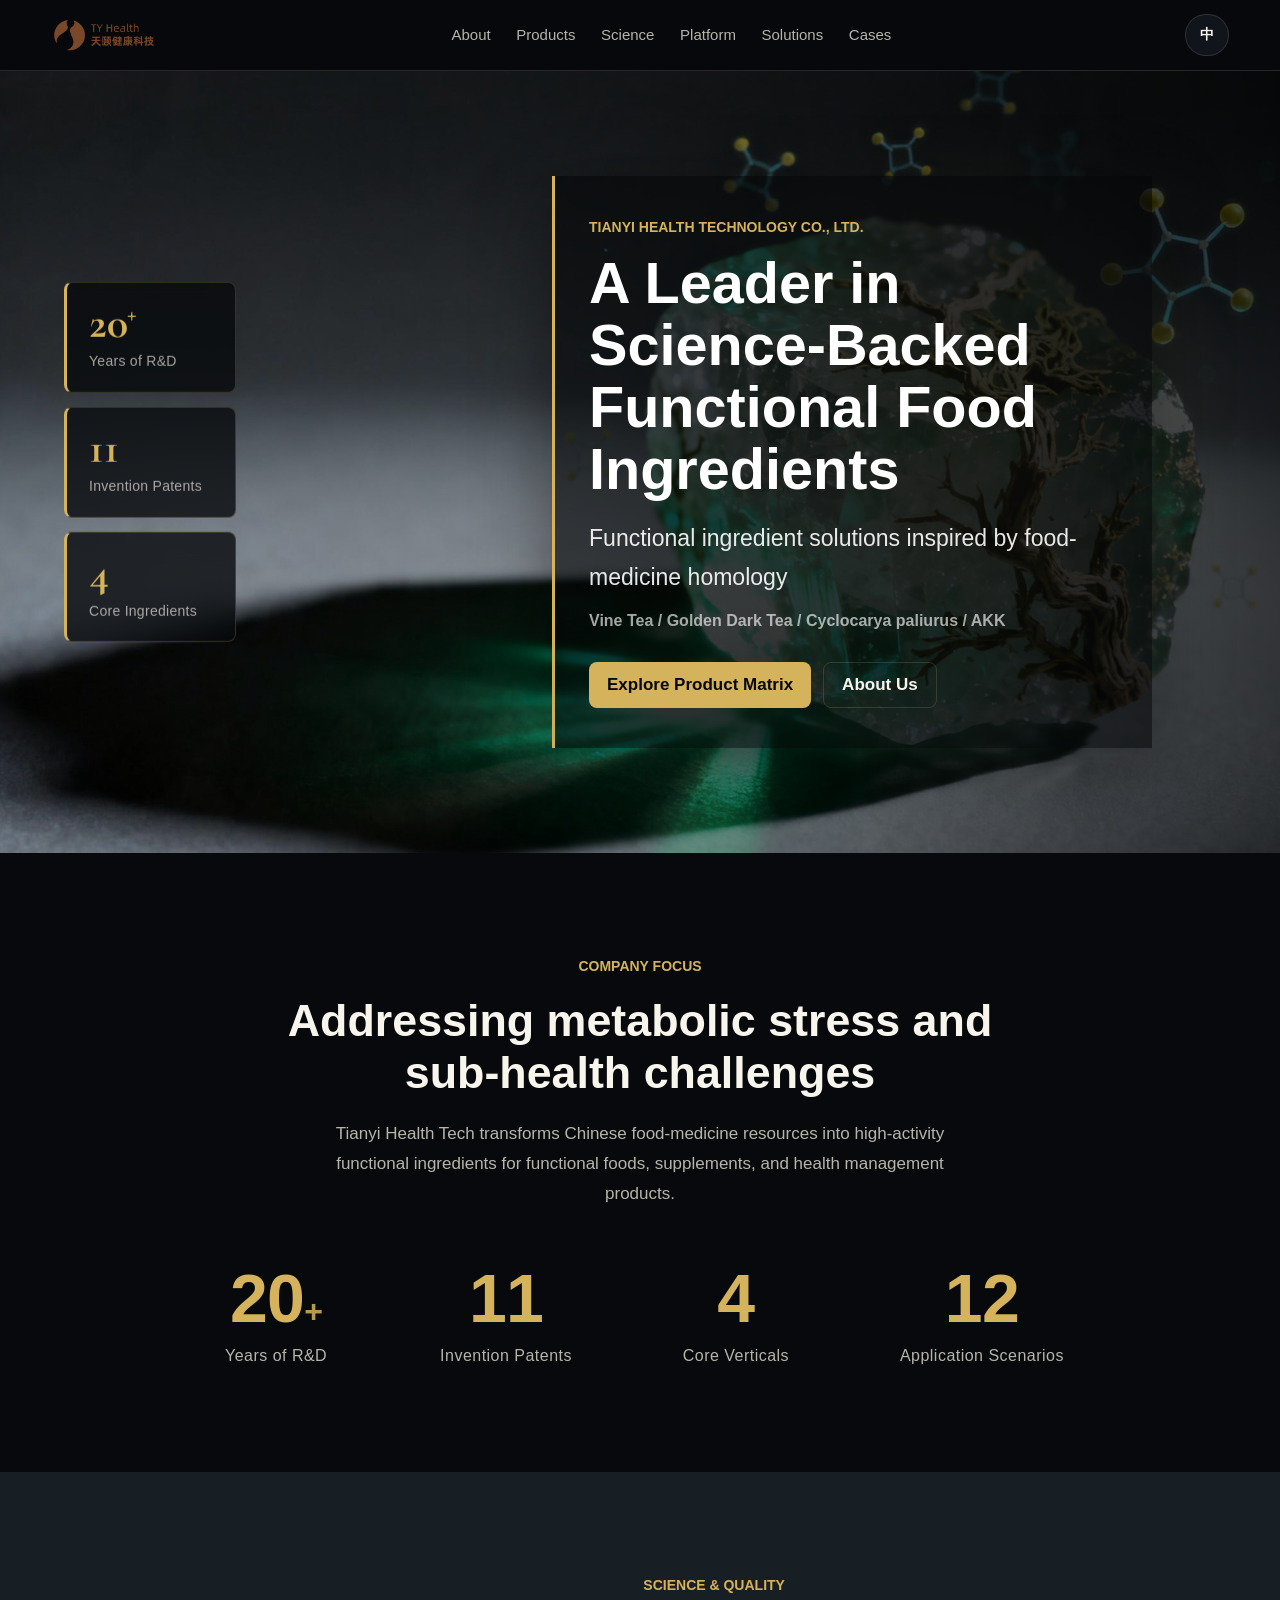
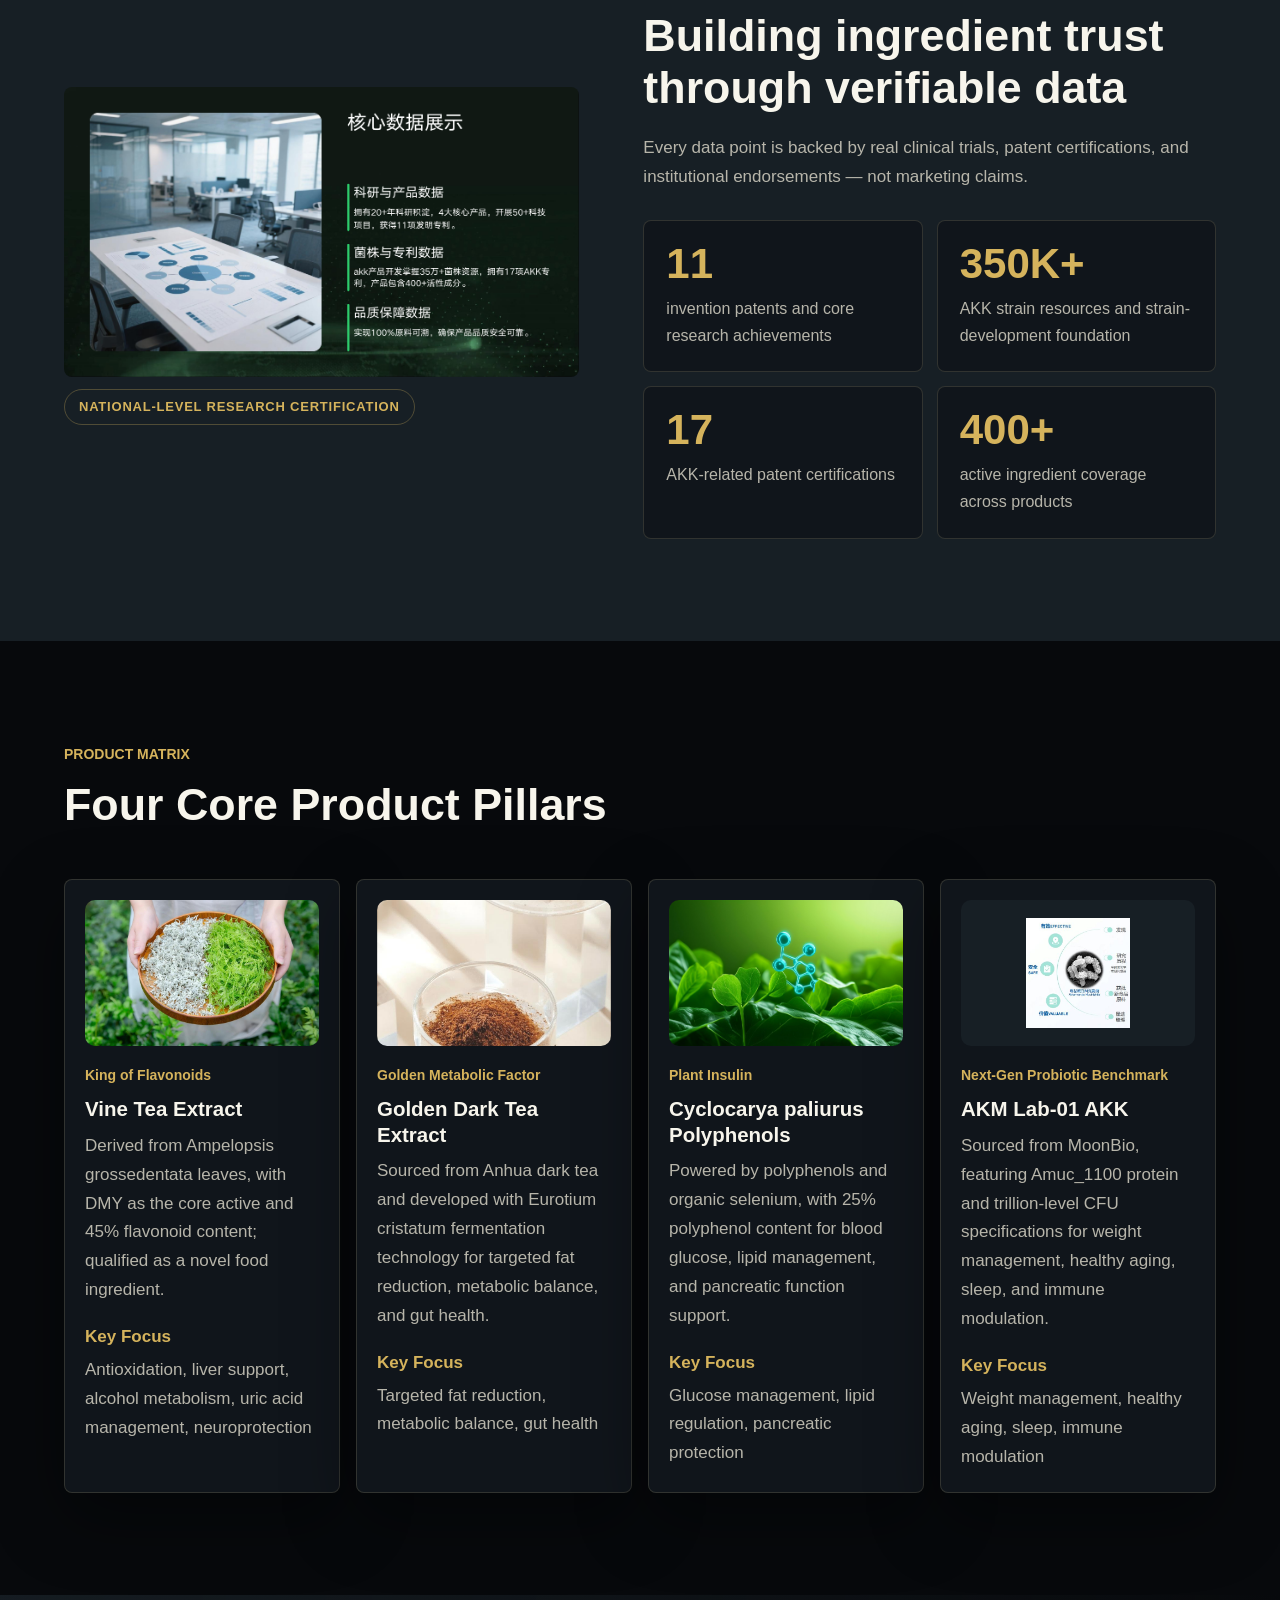
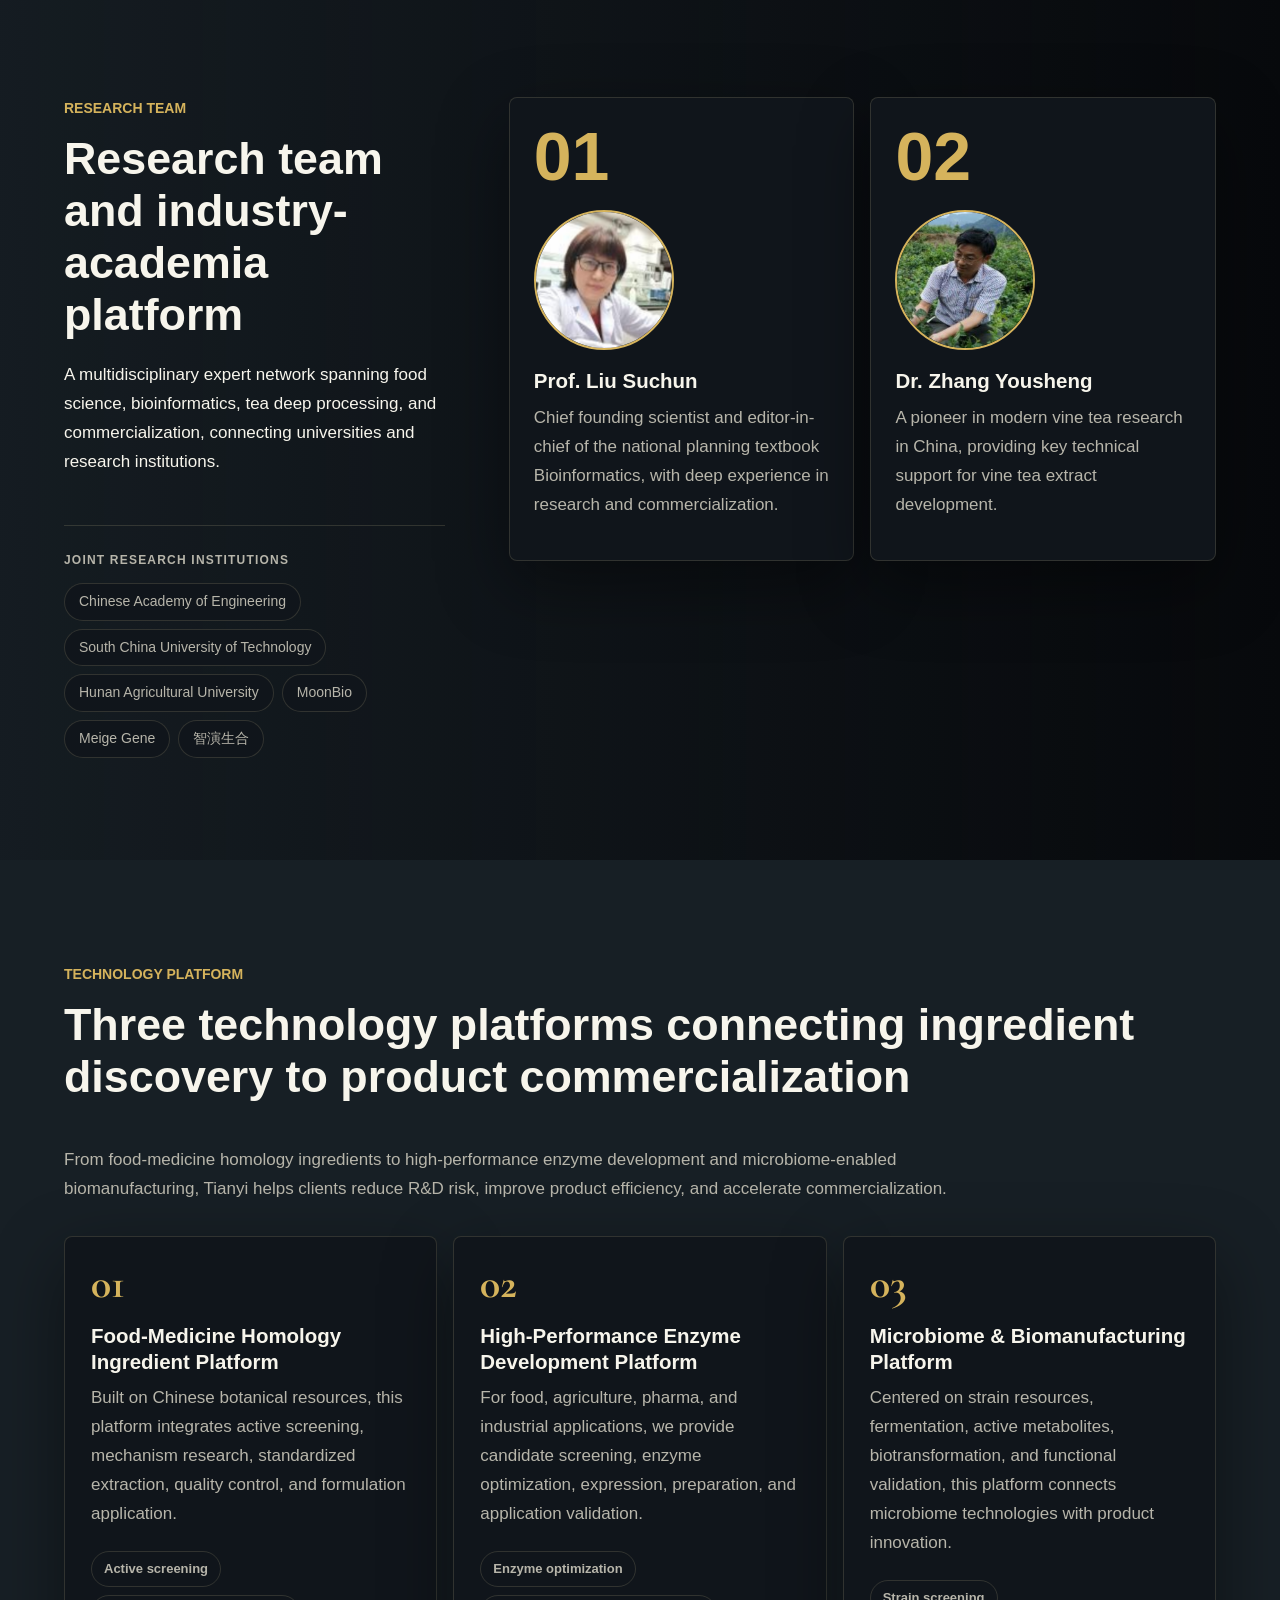
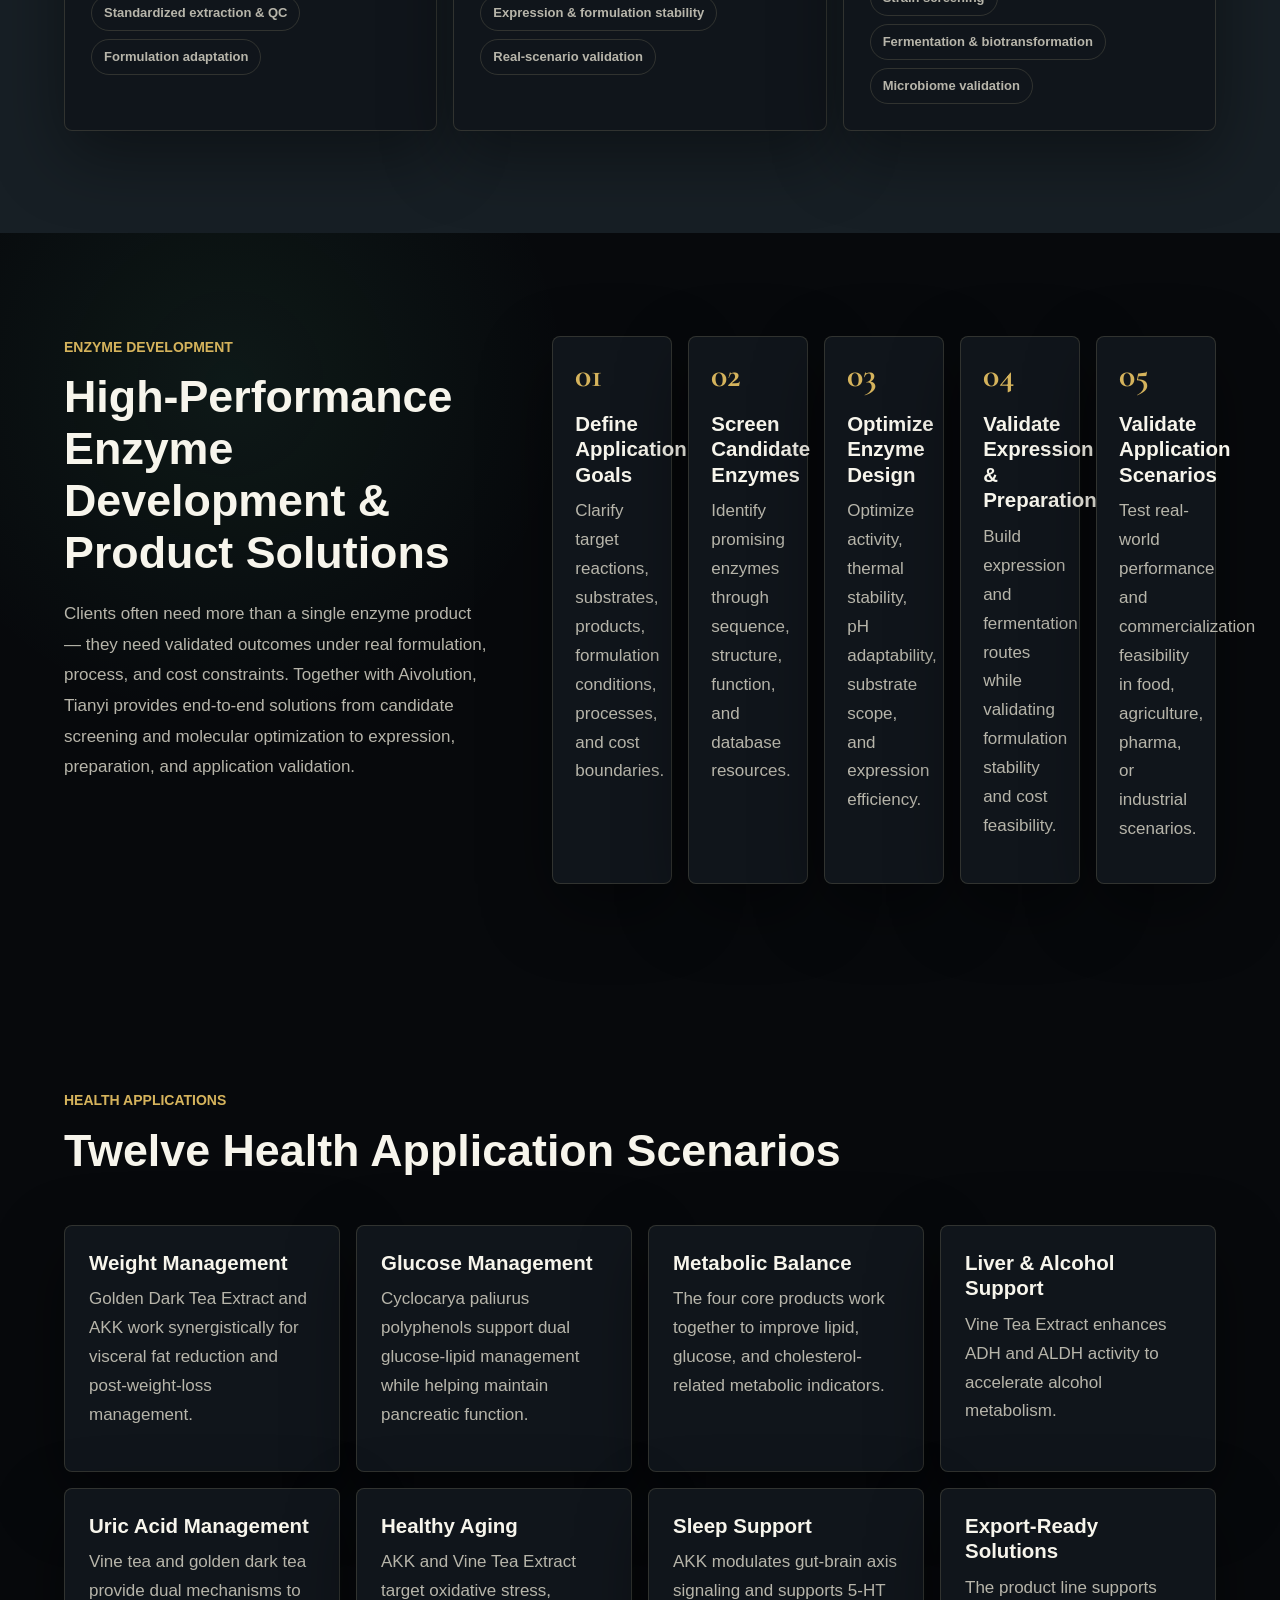
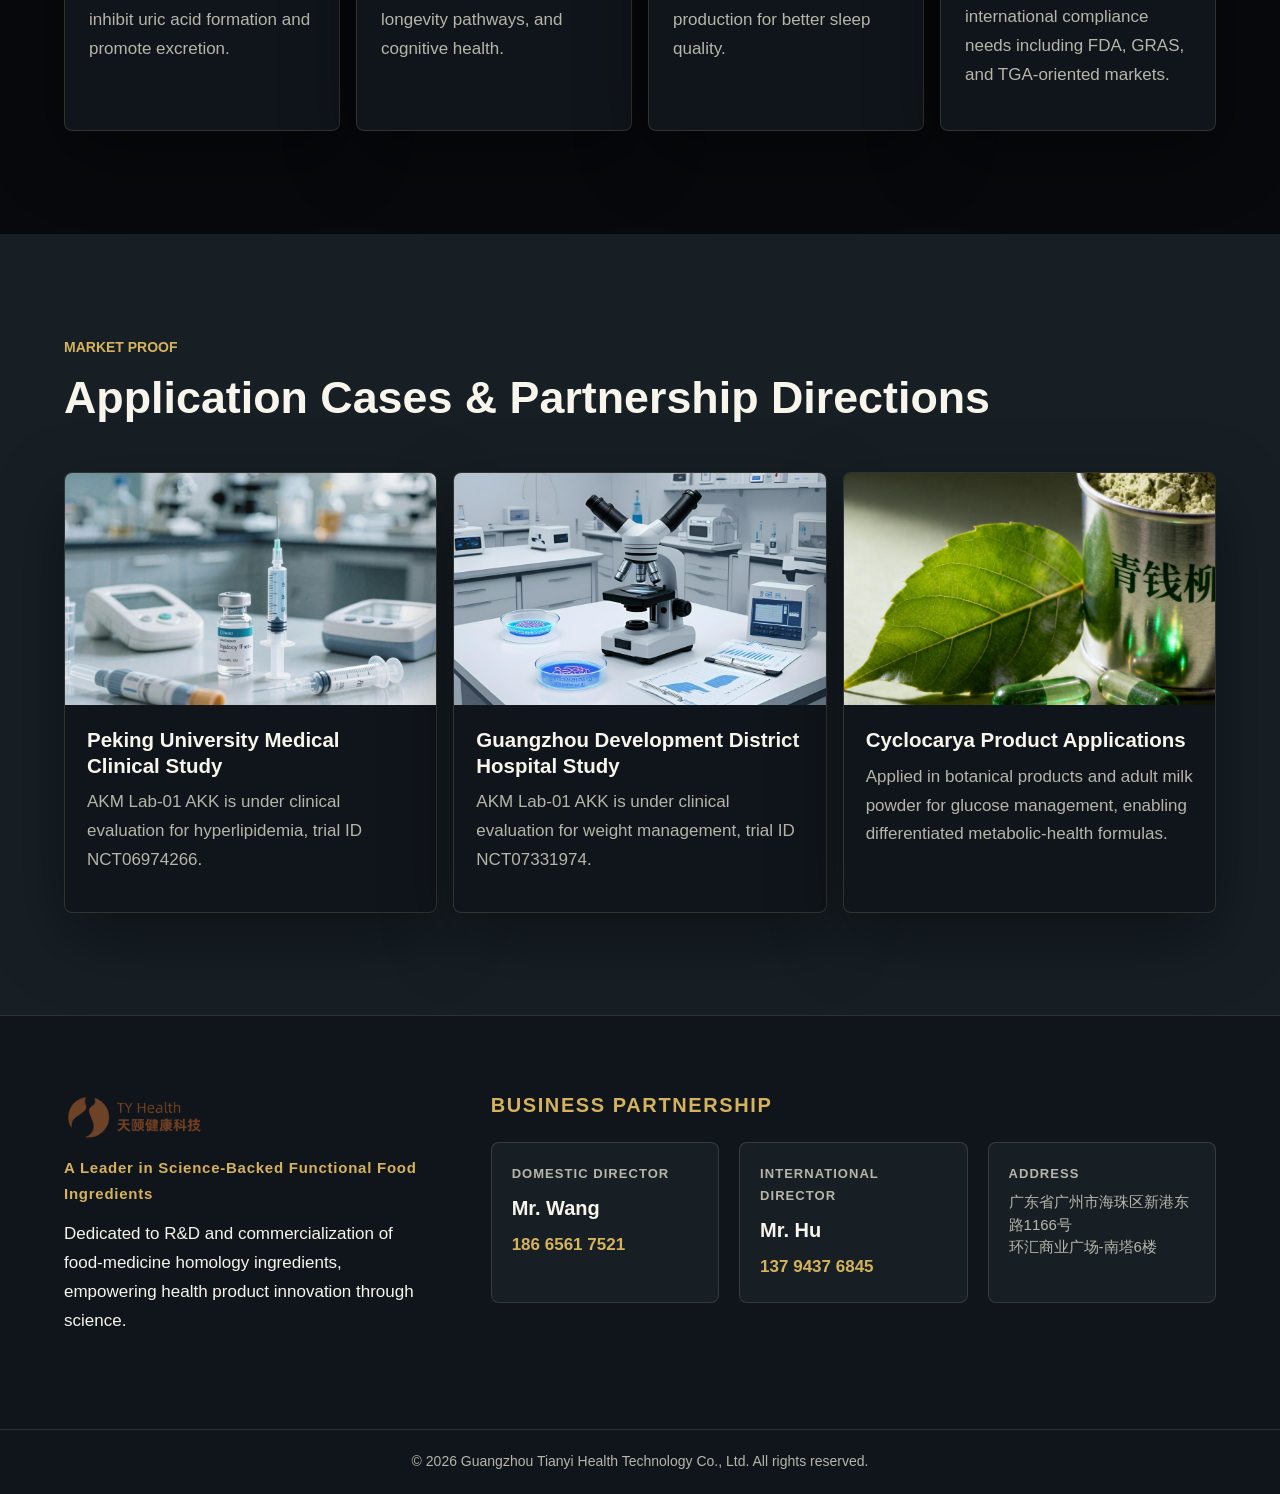
==== commit e1416a87: "Update site positioning for biomanufacturing platform Refresh the homepage positioning and content s" ====
--- a/index.html
+++ b/index.html
@@ -3,20 +3,20 @@
 <head>
   <meta charset="utf-8">
   <meta name="viewport" content="width=device-width, initial-scale=1">
-  <title>天颐健康科技 - 科技功能食品产业领导者</title>
-  <meta name="description" content="天颐健康科技专注药食同源功能原料研发与产业化，提供藤茶、金花黑茶、青钱柳、AKK菌等高活性功能性原料解决方案，服务功能食品、营养补充剂与健康管理产品创新。">
-  <meta name="keywords" content="天颐健康科技,药食同源,功能原料,功能食品,藤茶,金花黑茶,青钱柳,AKK菌,代谢健康,体重管理,血糖管理">
+  <title>天颐健康科技 - 科技功能食品与生物制造解决方案平台</title>
+  <meta name="description" content="天颐健康科技以药食同源功能原料为根基，融合高性能酶开发、微生态技术、生物制造与应用验证能力，提供功能食品、营养健康、农业、医药与工业解决方案。">
+  <meta name="keywords" content="天颐健康科技,药食同源,功能原料,功能食品,高性能酶开发,酶工程,生物制造,食品酶,工业酶,藤茶,金花黑茶,青钱柳,AKK菌,代谢健康">
   <meta name="robots" content="index, follow">
   <link rel="canonical" href="https://www.tyhealthtech.com/">
-  <meta property="og:title" content="天颐健康科技 - 科技功能食品产业领导者">
-  <meta property="og:description" content="天颐健康科技专注药食同源功能原料研发与产业化，提供藤茶、金花黑茶、青钱柳、AKK菌等高活性功能性原料解决方案。">
+  <meta property="og:title" content="天颐健康科技 - 科技功能食品与生物制造解决方案平台">
+  <meta property="og:description" content="以药食同源功能原料为根基，融合高性能酶开发、微生态技术、生物制造与应用验证能力。">
   <meta property="og:url" content="https://www.tyhealthtech.com/">
   <meta property="og:type" content="website">
   <meta property="og:site_name" content="天颐健康科技">
   <meta property="og:locale" content="zh_CN">
   <meta name="twitter:card" content="summary_large_image">
-  <meta name="twitter:title" content="天颐健康科技 - 科技功能食品产业领导者">
-  <meta name="twitter:description" content="天颐健康科技专注药食同源功能原料研发与产业化，提供藤茶、金花黑茶、青钱柳、AKK菌等高活性功能性原料解决方案。">
+  <meta name="twitter:title" content="天颐健康科技 - 科技功能食品与生物制造解决方案平台">
+  <meta name="twitter:description" content="以药食同源功能原料为根基，融合高性能酶开发、微生态技术、生物制造与应用验证能力。">
   <script type="application/ld+json">
   {
     "@context": "https://schema.org",
@@ -24,7 +24,7 @@
     "name": "天颐健康科技",
     "alternateName": "Guangzhou Tianyi Health Technology",
     "url": "https://www.tyhealthtech.com/",
-    "description": "科技功能食品产业领导者，专注药食同源功能原料研发与产业化",
+    "description": "科技功能食品与生物制造解决方案平台，融合药食同源功能原料、高性能酶开发、微生态技术与应用验证能力",
     "address": {
       "@type": "PostalAddress",
       "streetAddress": "新港东路1166号环汇商业广场-南塔6楼",
@@ -66,6 +66,7 @@
       <a href="#about" data-i18n="nav.about">企业介绍</a>
       <a href="#products" data-i18n="nav.products">产品矩阵</a>
       <a href="#science" data-i18n="nav.science">科研实力</a>
+      <a href="#platform" data-i18n="nav.platform">技术平台</a>
       <a href="#solutions" data-i18n="nav.solutions">应用方案</a>
       <a href="#cases" data-i18n="nav.cases">市场案例</a>
     </nav>
@@ -99,7 +100,7 @@
         <p class="hero-line" data-i18n="hero.line">藤茶 / 金花黑茶 / 青钱柳 / AKK 菌</p>
         <div class="hero-actions">
           <a class="primary-btn" href="#products" data-i18n="hero.cta">查看产品矩阵</a>
-          <a class="ghost-btn" href="#about" data-i18n="hero.cta2">了解企业</a>
+          <a class="ghost-btn" href="#platform" data-i18n="hero.cta2">了解技术平台</a>
         </div>
       </div>
     </section>
@@ -223,15 +224,16 @@
       <div class="expert-copy">
         <p class="section-kicker" data-i18n="experts.kicker">Research Team</p>
         <h2 data-i18n="experts.title">科研团队与产学研平台</h2>
-        <p data-i18n="experts.text">由食品、生物信息学、茶叶深加工及产业转化专家共同构成技术背书，联合科研机构与产业资本推动多学科交叉创新。</p>
+        <p data-i18n="experts.text">由食品、生物信息学、茶叶深加工、微生态、酶工程及产业转化专家共同构成技术背书，联合科研机构与生物技术伙伴推动多学科交叉创新。</p>
         <div class="partner-logos">
-          <p class="partner-label" data-i18n="experts.partners.label">联合科研机构</p>
+          <p class="partner-label" data-i18n="experts.partners.label">联合科研与技术伙伴</p>
           <ul class="partner-list">
             <li data-i18n="experts.partner1">中国工程院</li>
             <li data-i18n="experts.partner2">华南理工大学</li>
             <li data-i18n="experts.partner3">湖南农业大学</li>
             <li data-i18n="experts.partner4">慕恩生物</li>
             <li data-i18n="experts.partner5">美格基因</li>
+            <li data-i18n="experts.partner6">智演生合</li>
           </ul>
         </div>
       </div>
@@ -251,12 +253,71 @@
       </div>
     </section>
 
-    <!-- ⑥ SOLUTIONS -->
+    <!-- ⑥ TECHNOLOGY PLATFORM -->
+    <section class="platform" id="platform">
+      <div class="section-head">
+        <div>
+          <p class="section-kicker" data-i18n="platform.kicker">Technology Platform</p>
+          <h2 data-i18n="platform.title">三大技术平台，打通从原料发现到产品转化的关键链路</h2>
+        </div>
+      </div>
+      <p class="platform-intro" data-i18n="platform.intro">从药食同源功能原料，到高性能酶开发，再到微生态与生物制造，天颐以多平台协同能力帮助客户降低研发风险、提升产品效率并加速商业化落地。</p>
+      <div class="platform-grid">
+        <article>
+          <span class="platform-index">01</span>
+          <h3 data-i18n="platform.card1.title">药食同源功能原料平台</h3>
+          <p data-i18n="platform.card1.text">基于中国药食同源资源，围绕活性成分筛选、功效机制研究、标准化提取、质量控制和应用配方开发，构建高活性功能原料产品体系。</p>
+          <ul>
+            <li data-i18n="platform.card1.point1">活性成分筛选</li>
+            <li data-i18n="platform.card1.point2">标准化提取与质量控制</li>
+            <li data-i18n="platform.card1.point3">配方应用适配</li>
+          </ul>
+        </article>
+        <article>
+          <span class="platform-index">02</span>
+          <h3 data-i18n="platform.card2.title">高性能酶开发平台</h3>
+          <p data-i18n="platform.card2.text">面向食品、农业、医药与工业应用，提供从候选酶筛选、酶分子优化、表达制备到应用验证的一站式开发服务。</p>
+          <ul>
+            <li data-i18n="platform.card2.point1">酶分子优化</li>
+            <li data-i18n="platform.card2.point2">表达效率与制剂稳定性</li>
+            <li data-i18n="platform.card2.point3">真实场景应用验证</li>
+          </ul>
+        </article>
+        <article>
+          <span class="platform-index">03</span>
+          <h3 data-i18n="platform.card3.title">微生态与生物制造平台</h3>
+          <p data-i18n="platform.card3.text">围绕菌株资源、发酵工艺、活性代谢物、生物转化和功能验证，推动微生态技术与健康产品、生物制造场景结合。</p>
+          <ul>
+            <li data-i18n="platform.card3.point1">菌株筛选与评价</li>
+            <li data-i18n="platform.card3.point2">发酵与生物转化</li>
+            <li data-i18n="platform.card3.point3">微生态功能验证</li>
+          </ul>
+        </article>
+      </div>
+    </section>
+
+    <!-- ⑦ ENZYME SOLUTION -->
+    <section class="enzyme" id="enzyme">
+      <div class="enzyme-copy">
+        <p class="section-kicker" data-i18n="enzyme.kicker">Enzyme Development</p>
+        <h2 data-i18n="enzyme.title">高性能酶开发与产品解决方案</h2>
+        <p data-i18n="enzyme.text">客户需要的往往不是单一酶产品，而是在真实配方、工艺和成本约束下可被验证的应用结果。天颐联合智演生合，围绕活性、稳定性、pH 适应性、底物谱、表达效率和制剂稳定性等关键指标，提供从候选酶筛选、分子优化、表达制备到应用验证的一站式解决方案。</p>
+      </div>
+      <div class="enzyme-flow">
+        <article><span>01</span><h3 data-i18n="enzyme.step1.title">明确应用目标</h3><p data-i18n="enzyme.step1.text">明确目标反应、底物、产物、配方环境、工艺条件和成本边界。</p></article>
+        <article><span>02</span><h3 data-i18n="enzyme.step2.title">候选酶筛选</h3><p data-i18n="enzyme.step2.text">结合序列、结构、功能和数据库资源，筛选具备产业潜力的候选酶。</p></article>
+        <article><span>03</span><h3 data-i18n="enzyme.step3.title">分子优化设计</h3><p data-i18n="enzyme.step3.text">围绕酶活、热稳定性、pH 适应性、底物谱和表达效率进行优化。</p></article>
+        <article><span>04</span><h3 data-i18n="enzyme.step4.title">表达制备验证</h3><p data-i18n="enzyme.step4.text">建立表达体系和发酵制备路径，完成制剂稳定性与成本可行性验证。</p></article>
+        <article><span>05</span><h3 data-i18n="enzyme.step5.title">应用场景验证</h3><p data-i18n="enzyme.step5.text">在食品、农业、医药或工业真实场景中验证实际效果和商业化可行性。</p></article>
+      </div>
+    </section>
+
+    <!-- ⑧ SOLUTIONS -->
     <section class="solutions" id="solutions">
       <div class="section-head">
         <div>
           <p class="section-kicker" data-i18n="solutions.kicker">Health Applications</p>
-          <h2 data-i18n="solutions.title">十二大健康应用场景</h2>
+          <h2 data-i18n="solutions.title">多场景应用解决方案</h2>
         </div>
       </div>
       <div class="solution-grid">
@@ -264,10 +325,10 @@
         <article><h3 data-i18n="solutions.card2.title">血糖管理</h3><p data-i18n="solutions.card2.text">青钱柳叶多酚实现糖脂双降，同时修复胰岛功能，助力血糖稳定。</p></article>
         <article><h3 data-i18n="solutions.card3.title">三高调理</h3><p data-i18n="solutions.card3.text">四大核心产品协同发力，改善血脂、血糖、胆固醇等代谢指标。</p></article>
         <article><h3 data-i18n="solutions.card4.title">护肝解酒</h3><p data-i18n="solutions.card4.text">藤茶提取物增强 ADH 与 ALDH 活性，加速酒精代谢。</p></article>
-        <article><h3 data-i18n="solutions.card5.title">尿酸管理</h3><p data-i18n="solutions.card5.text">藤茶与金花黑茶双机制作用，抑制尿酸生成并促进排泄。</p></article>
-        <article><h3 data-i18n="solutions.card6.title">深度抗衰</h3><p data-i18n="solutions.card6.text">AKK 菌与藤茶提取物搭配，面向氧化应激、寿命与认知健康。</p></article>
-        <article><h3 data-i18n="solutions.card7.title">睡眠改善</h3><p data-i18n="solutions.card7.text">AKK 菌调节脑-肠轴信号，增加 5-HT 产生，支持睡眠质量提升。</p></article>
-        <article><h3 data-i18n="solutions.card8.title">出口方案</h3><p data-i18n="solutions.card8.text">产品线覆盖 FDA、GRAS、TGA 等国际市场合规需求。</p></article>
+        <article><h3 data-i18n="solutions.card5.title">食品酶应用</h3><p data-i18n="solutions.card5.text">面向食品加工、植物蛋白改良、风味改善与功能成分释放，提供酶工程和生物转化方案。</p></article>
+        <article><h3 data-i18n="solutions.card6.title">农业酶与饲料营养</h3><p data-i18n="solutions.card6.text">通过高性能酶与微生态技术，提升饲料利用效率、植物营养转化和农业资源循环水平。</p></article>
+        <article><h3 data-i18n="solutions.card7.title">医药绿色合成</h3><p data-i18n="solutions.card7.text">面向药物中间体、蛋白改造和生物催化反应，提供可放大的酶开发支持。</p></article>
+        <article><h3 data-i18n="solutions.card8.title">工业生物制造</h3><p data-i18n="solutions.card8.text">围绕洗涤酶、生物基化学品、绿色能源和工业处理场景，推动低碳高效制造。</p></article>
       </div>
     </section>
 
--- a/styles.css
+++ b/styles.css
@@ -268,7 +268,7 @@
   letter-spacing: 0.03em;
 }
 
-.solution-grid, .case-grid, .expert-list {
+.solution-grid, .case-grid, .expert-list, .platform-grid, .enzyme-flow {
   display: grid;
   gap: 16px;
 }
@@ -276,6 +276,8 @@
 .solution-grid article,
 .expert-list article,
 .case-grid article,
+.platform-grid article,
+.enzyme-flow article,
 .product-card {
   border: 1px solid var(--line);
   background: var(--surface);
@@ -357,6 +359,8 @@
 .product-card:hover,
 .solution-grid article:hover,
 .case-grid article:hover,
+.platform-grid article:hover,
+.enzyme-flow article:hover,
 .expert-list article:hover {
   transform: translateY(-4px);
   border-color: color-mix(in srgb, var(--accent) 55%, var(--line));
@@ -396,6 +400,85 @@
   background:
     linear-gradient(90deg, color-mix(in srgb, var(--surface-2) 86%, transparent), transparent),
     var(--bg);
+}
+
+.platform {
+  background: var(--surface-2);
+}
+
+.platform-intro {
+  max-width: 920px;
+  margin: -6px 0 32px;
+  color: var(--muted);
+  font-size: 17px;
+  line-height: 1.75;
+}
+
+.platform-grid {
+  grid-template-columns: repeat(3, minmax(0, 1fr));
+}
+
+.platform-grid article {
+  min-height: 360px;
+  padding: 26px;
+}
+
+.platform-index,
+.enzyme-flow span {
+  display: inline-flex;
+  margin-bottom: 18px;
+  color: var(--accent);
+  font-size: 42px;
+  font-weight: 900;
+  line-height: 1;
+  font-family: 'Cormorant Garamond', serif;
+}
+
+.platform-grid ul {
+  display: flex;
+  flex-wrap: wrap;
+  gap: 8px;
+  padding: 0;
+  margin: 22px 0 0;
+  list-style: none;
+}
+
+.platform-grid li {
+  padding: 6px 12px;
+  border: 1px solid var(--line);
+  border-radius: 999px;
+  color: var(--muted);
+  font-size: 13px;
+  font-weight: 700;
+}
+
+.enzyme {
+  display: grid;
+  grid-template-columns: .78fr 1.22fr;
+  gap: clamp(28px, 5vw, 72px);
+  align-items: start;
+  background:
+    radial-gradient(circle at 18% 20%, rgba(91,215,164,.08), transparent 28%),
+    var(--bg);
+}
+
+.enzyme-copy p:not(.section-kicker) {
+  color: var(--muted);
+  font-size: 17px;
+  line-height: 1.8;
+}
+
+.enzyme-flow {
+  grid-template-columns: repeat(5, minmax(0, 1fr));
+}
+
+.enzyme-flow article {
+  min-height: 300px;
+  padding: 22px;
+}
+
+.enzyme-flow span {
+  font-size: 34px;
 }
 
 .expert-list {
@@ -436,7 +519,7 @@
   padding: 24px;
 }
 
-.solution-grid p, .product-card p, .case-grid p, .expert-list p {
+.solution-grid p, .product-card p, .case-grid p, .expert-list p, .platform-grid p, .enzyme-flow p {
   color: var(--muted);
 }
 
@@ -708,13 +791,13 @@
   }
   .nav { justify-content: flex-start; overflow-x: auto; }
   .header-actions { justify-content: flex-start; width: 100%; }
-  .data-band, .experts {
+  .data-band, .experts, .enzyme {
     grid-template-columns: 1fr;
   }
-  .product-grid, .expert-list, .case-grid, .contact-list {
+  .product-grid, .expert-list, .case-grid, .contact-list, .platform-grid {
     grid-template-columns: repeat(2, minmax(0, 1fr));
   }
-  .solution-grid {
+  .solution-grid, .enzyme-flow {
     grid-template-columns: repeat(2, minmax(0, 1fr));
   }
   .footer-inner {
@@ -843,7 +926,7 @@
   h1 { font-size: 28px; }
   h2 { font-size: 24px; }
   .lead { font-size: 16px; }
-  .data-list, .product-grid, .expert-list, .solution-grid, .case-grid, .contact-list {
+  .data-list, .product-grid, .expert-list, .solution-grid, .case-grid, .contact-list, .platform-grid, .enzyme-flow {
     grid-template-columns: 1fr;
   }
   .footer-inner {
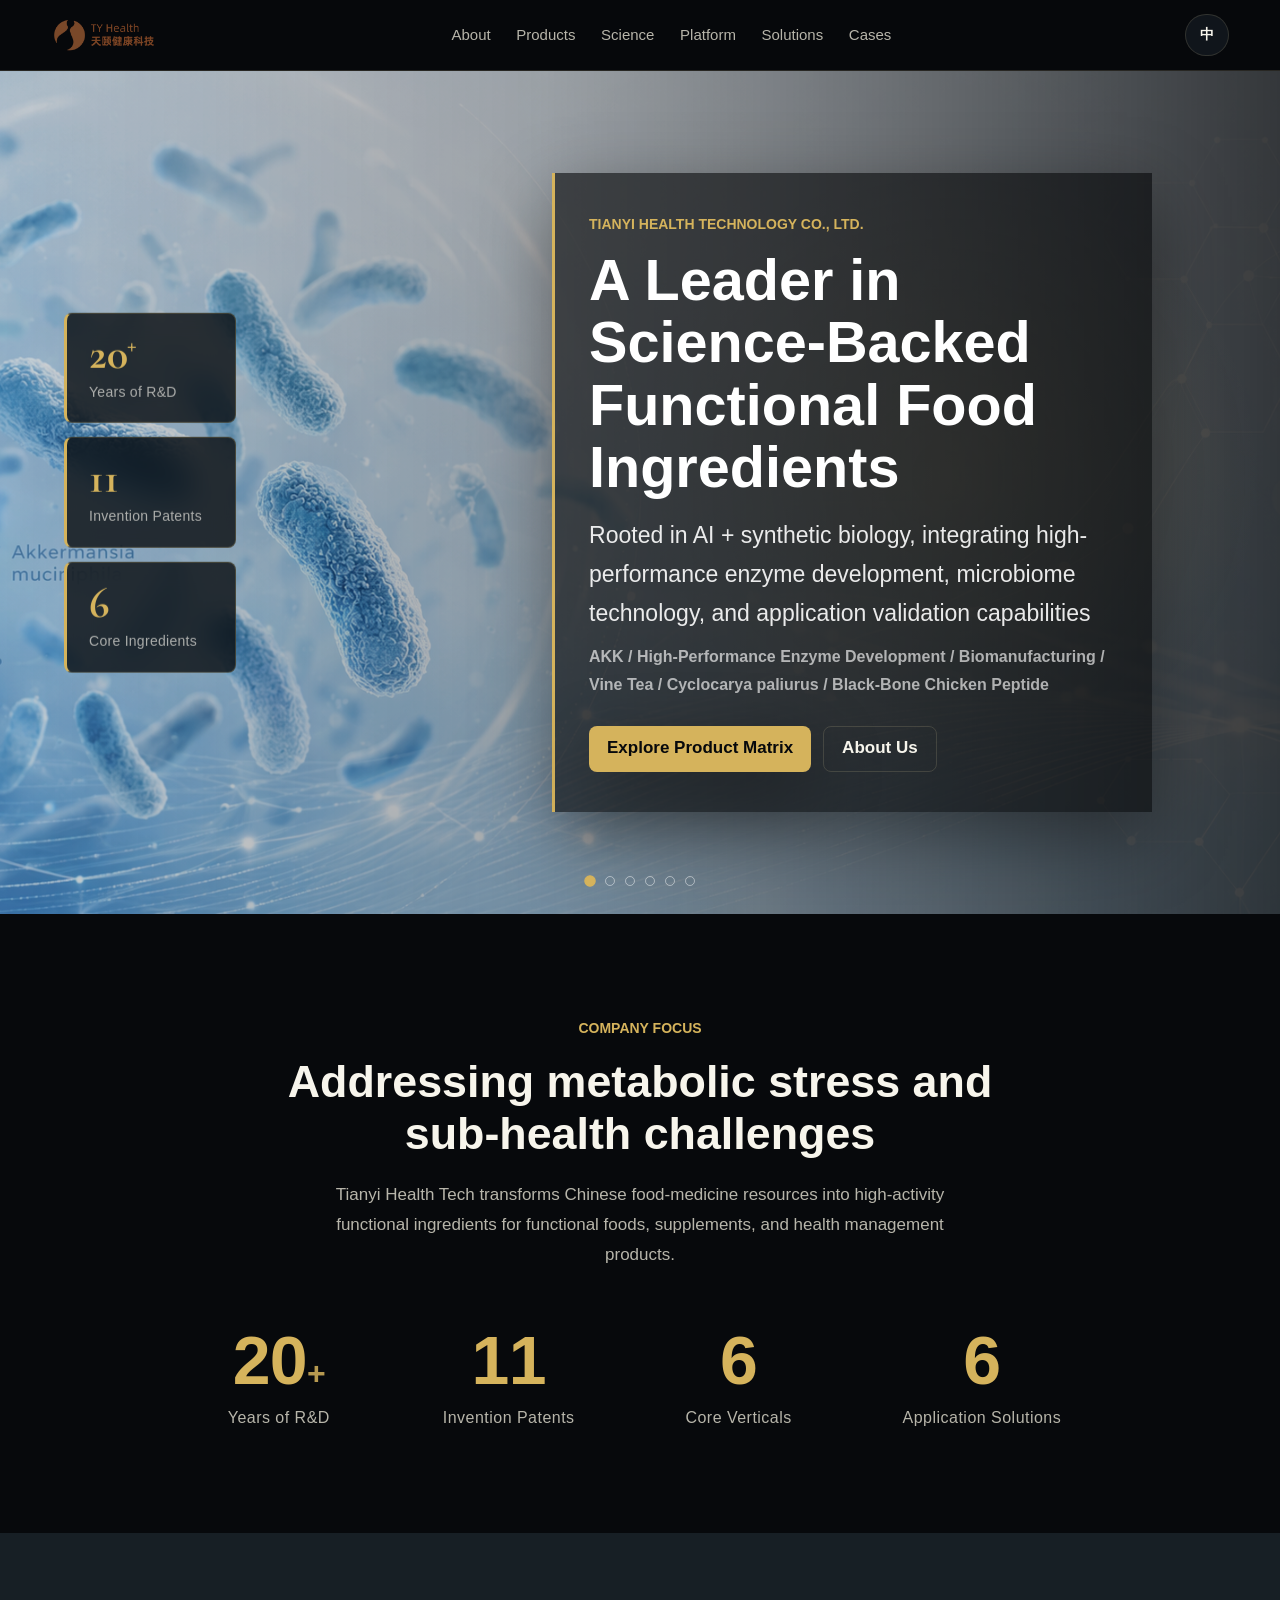
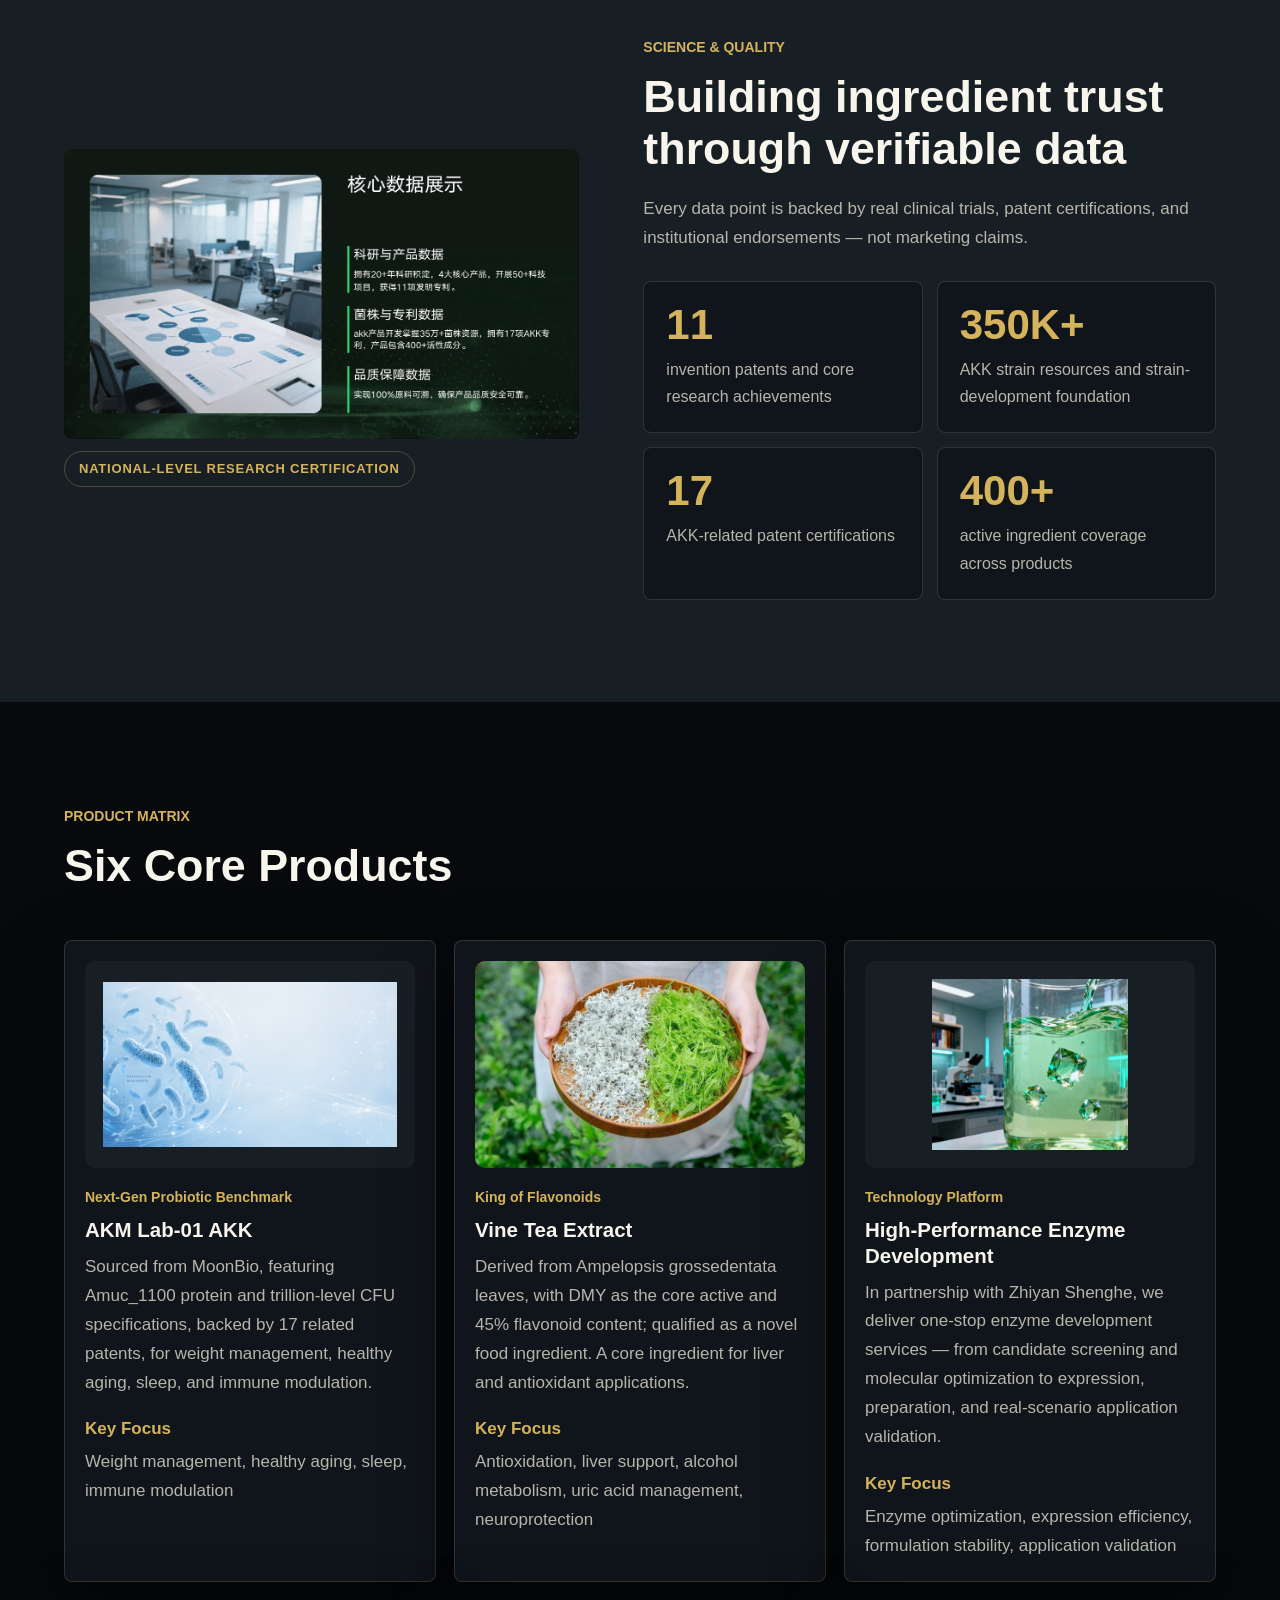
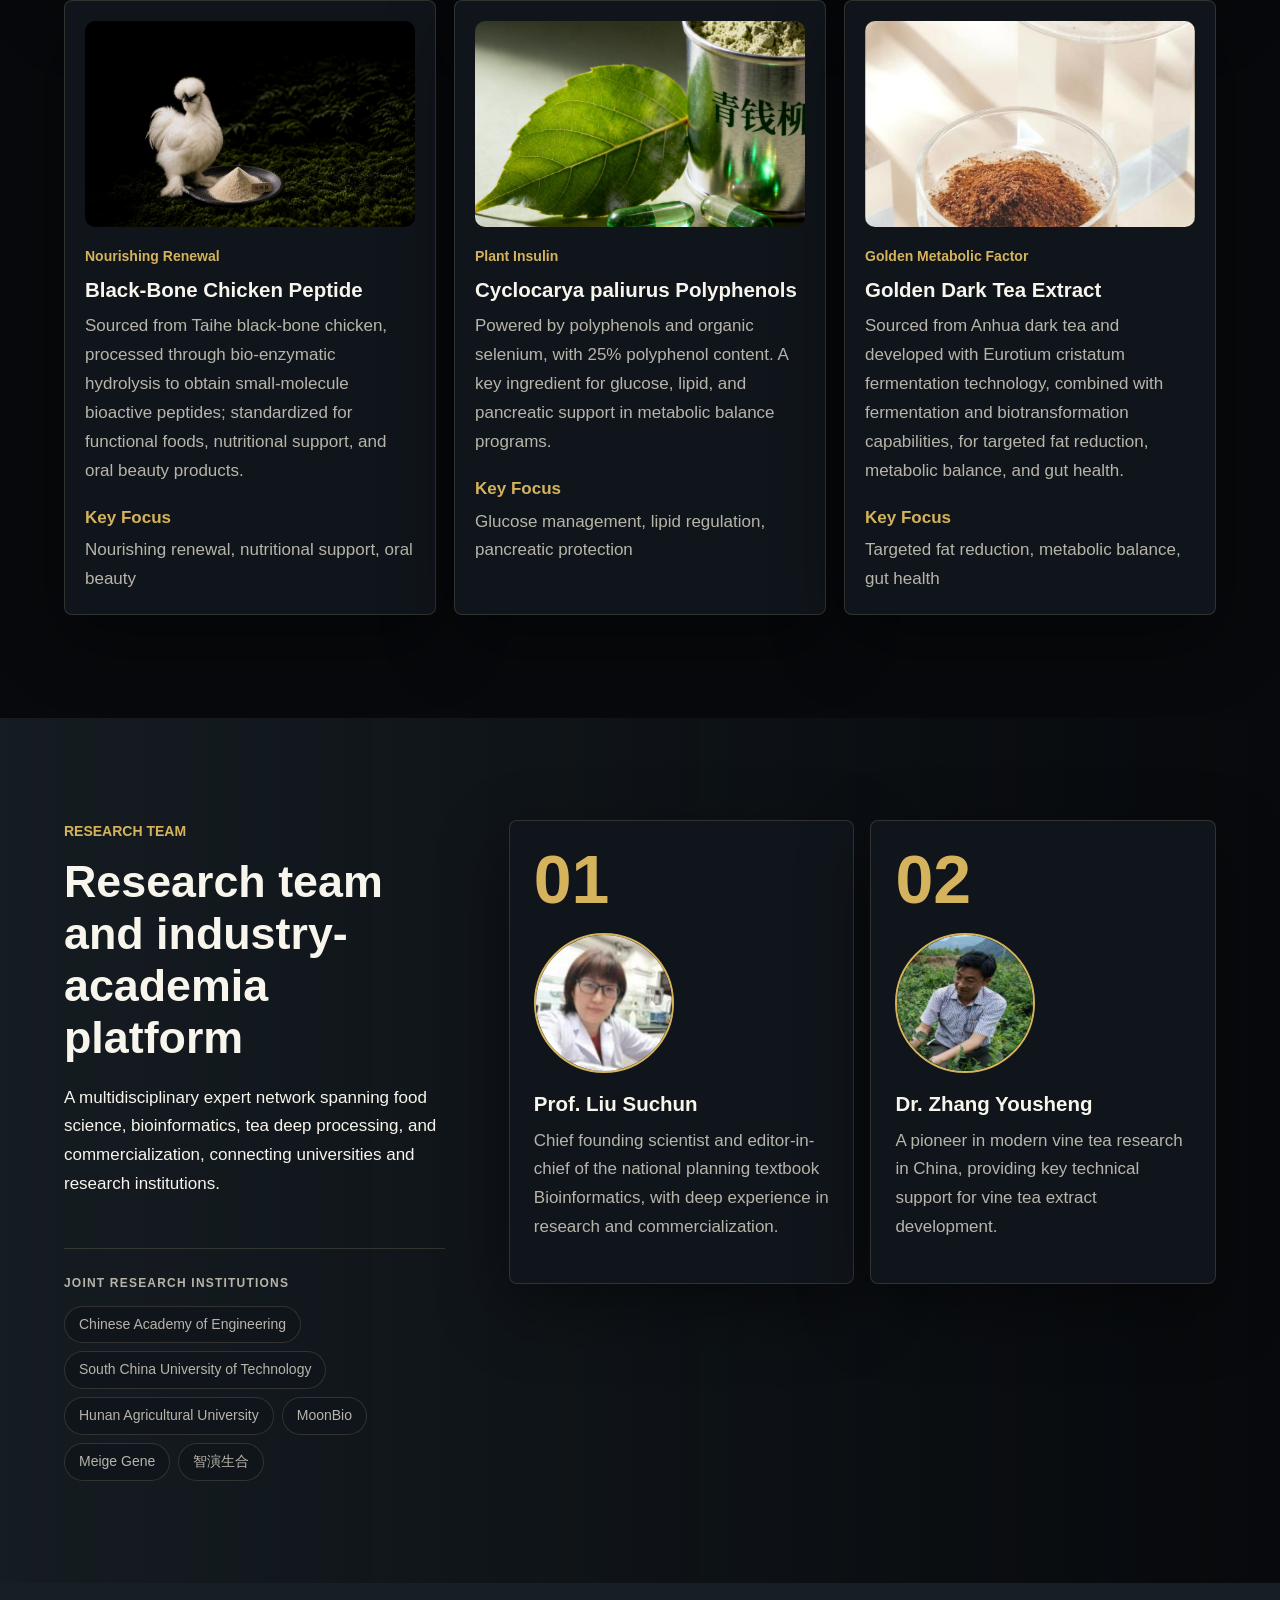
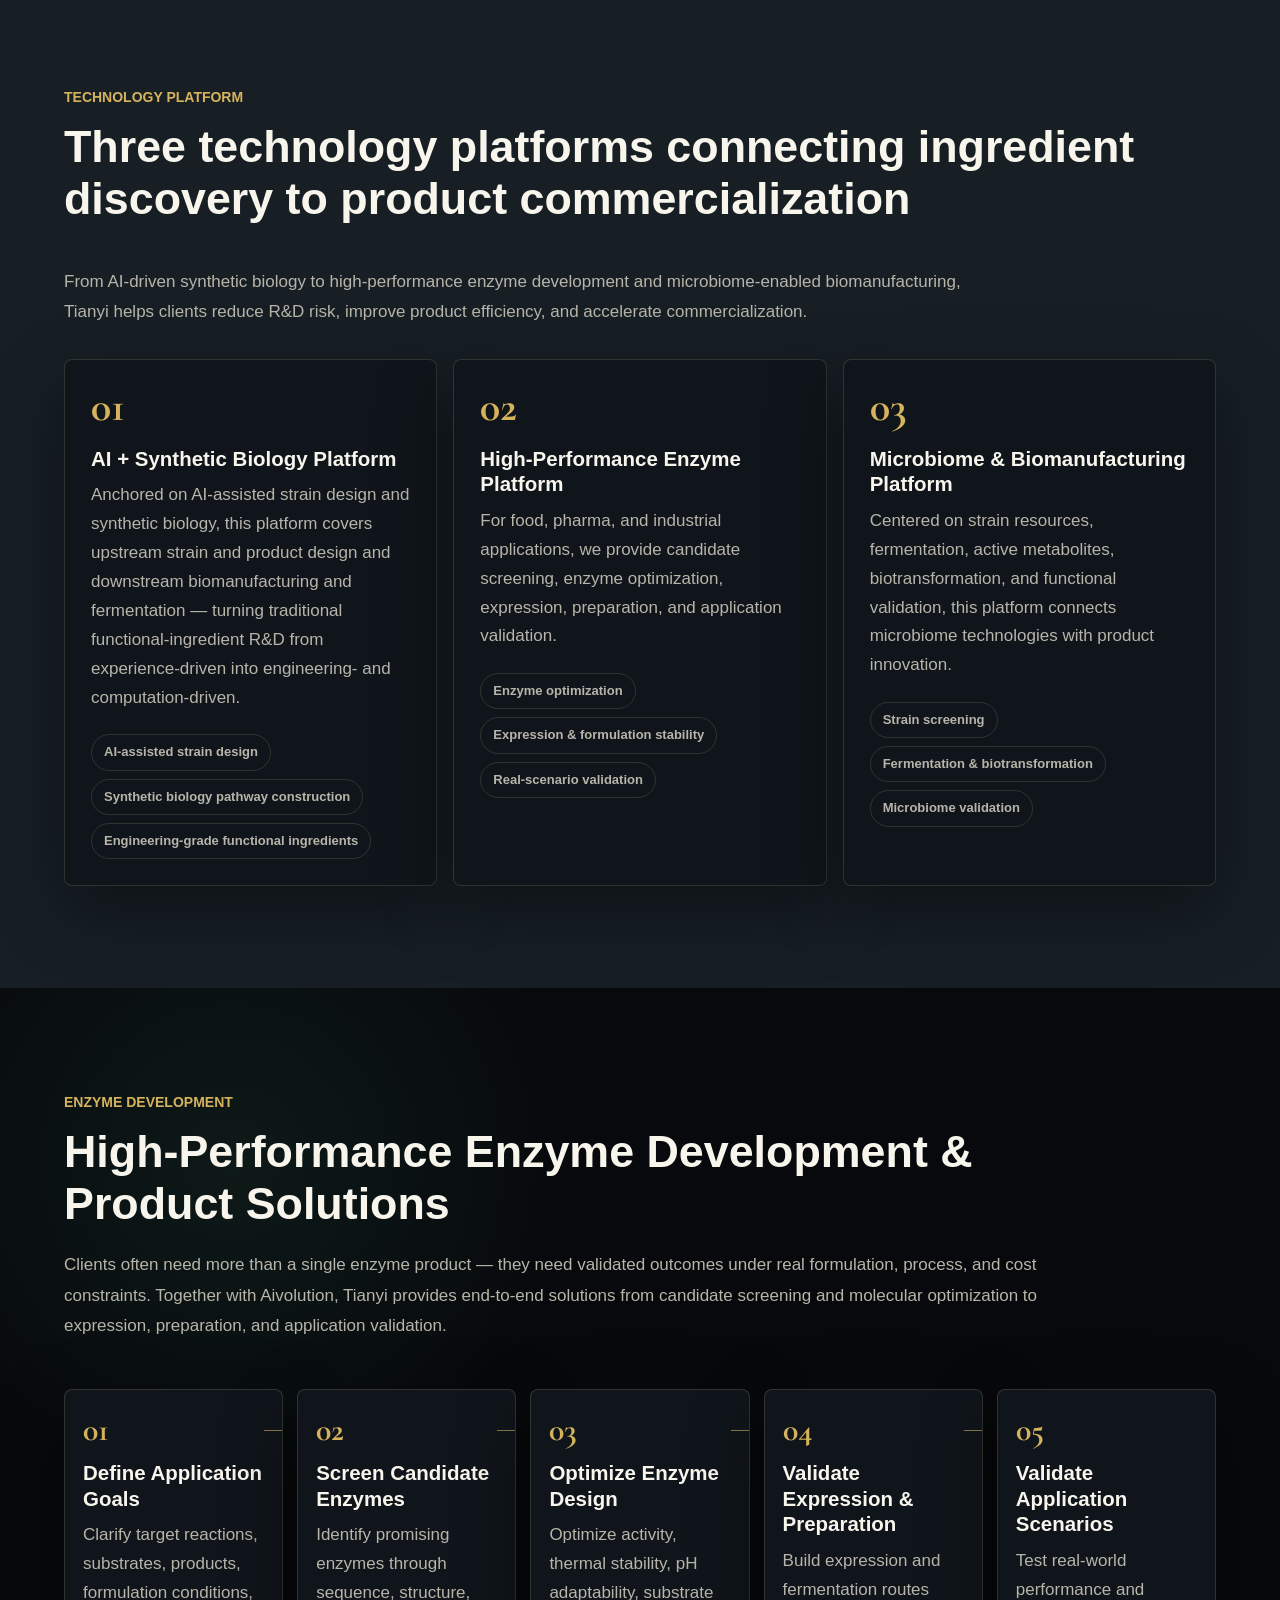
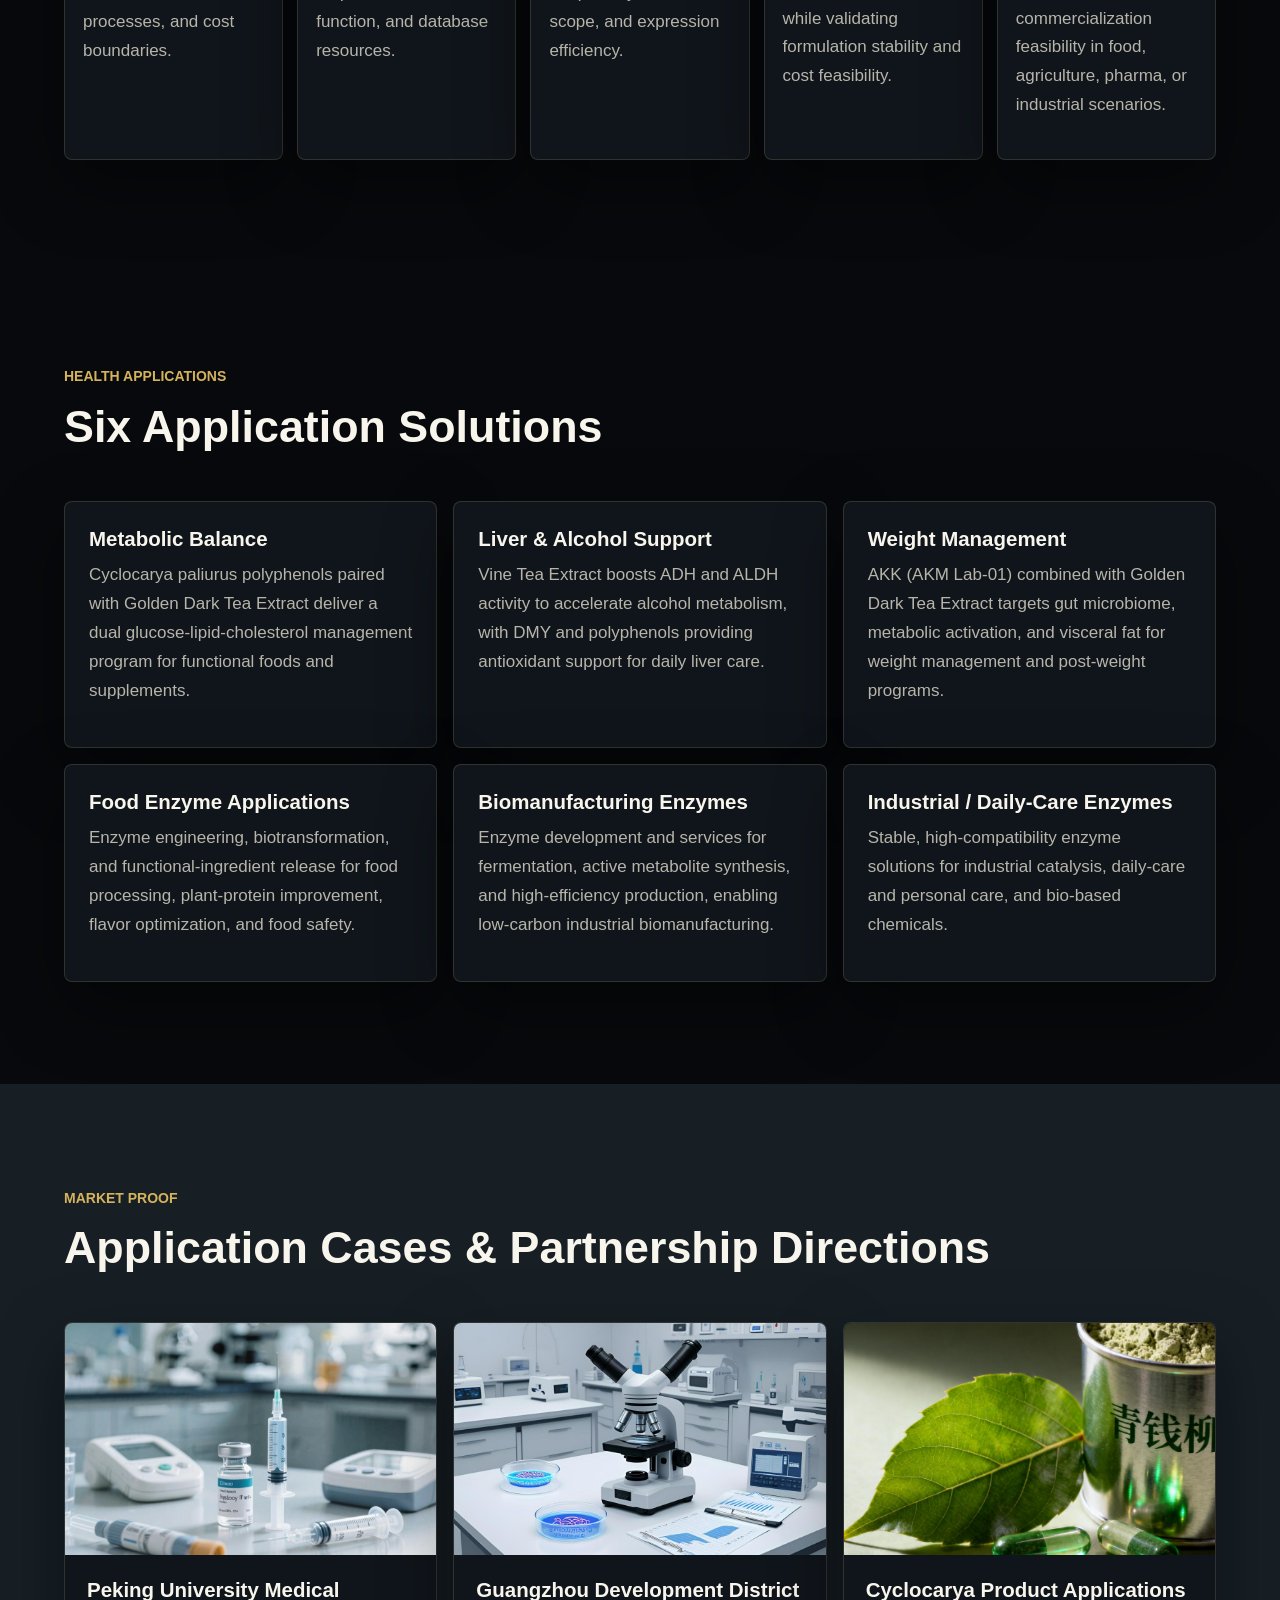
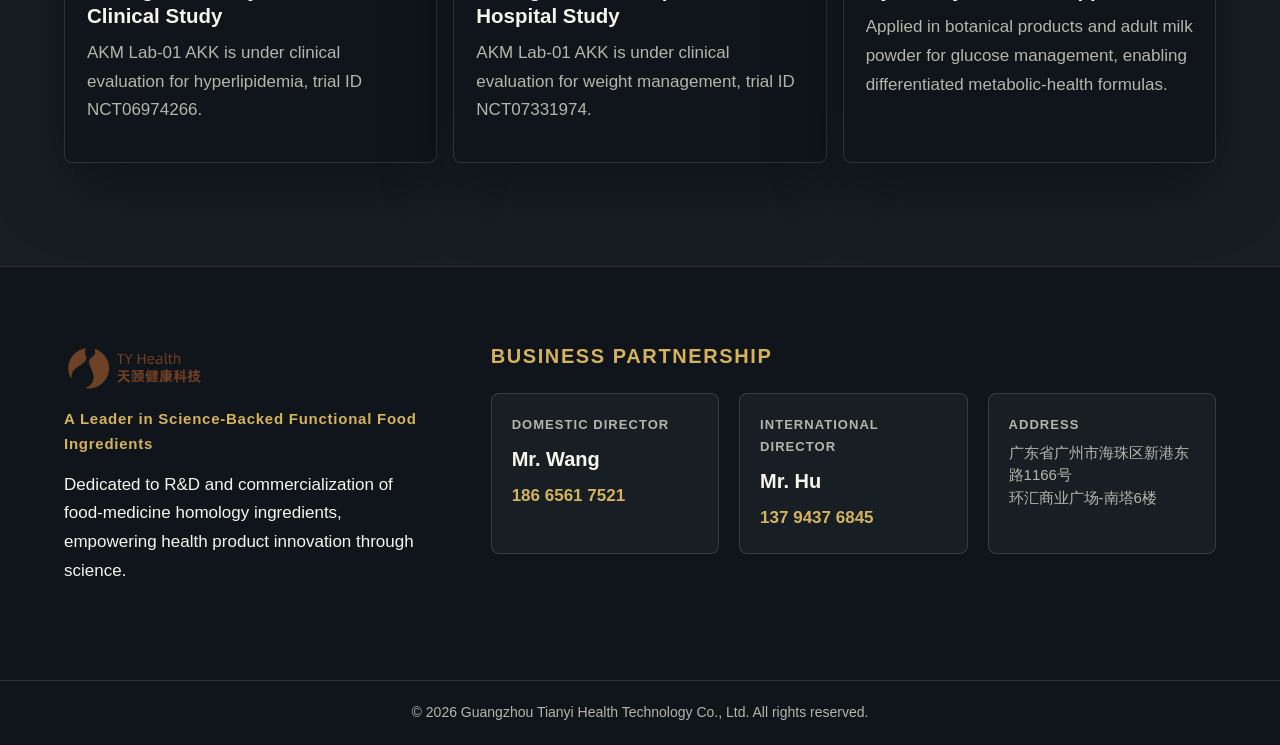
==== commit 21e5bdf8: "Update homepage product images and layout Co-Authored-By: Claude Fable 5 <noreply@anthropic.com>" ====
--- a/index.html
+++ b/index.html
@@ -4,19 +4,19 @@
   <meta charset="utf-8">
   <meta name="viewport" content="width=device-width, initial-scale=1">
   <title>天颐健康科技 - 科技功能食品与生物制造解决方案平台</title>
-  <meta name="description" content="天颐健康科技以药食同源功能原料为根基，融合高性能酶开发、微生态技术、生物制造与应用验证能力，提供功能食品、营养健康、农业、医药与工业解决方案。">
-  <meta name="keywords" content="天颐健康科技,药食同源,功能原料,功能食品,高性能酶开发,酶工程,生物制造,食品酶,工业酶,藤茶,金花黑茶,青钱柳,AKK菌,代谢健康">
+  <meta name="description" content="天颐健康科技以AI+合成生物为根基，融合高性能酶开发、微生态技术、生物制造与应用验证能力，提供功能食品、营养健康、健康管理、医药与工业解决方案。">
+  <meta name="keywords" content="天颐健康科技,药食同源,功能原料,功能食品,AI合成生物,合成生物,高性能酶开发,酶工程,生物制造,微生物与生物制造,食品酶,工业酶,日化酶,藤茶,藤茶提取物,二氢杨梅素,金花黑茶,金花黑茶提取物,金钱柳,金钱柳叶多酚,青钱柳,乌鸡肽,乌鸡,AKK菌,二代益生菌,代谢健康,三高调理,护肝解酒,体重管理">
   <meta name="robots" content="index, follow">
   <link rel="canonical" href="https://www.tyhealthtech.com/">
   <meta property="og:title" content="天颐健康科技 - 科技功能食品与生物制造解决方案平台">
-  <meta property="og:description" content="以药食同源功能原料为根基，融合高性能酶开发、微生态技术、生物制造与应用验证能力。">
+  <meta property="og:description" content="以AI+合成生物为根基，融合高性能酶开发、微生态技术、生物制造与应用验证能力。">
   <meta property="og:url" content="https://www.tyhealthtech.com/">
   <meta property="og:type" content="website">
   <meta property="og:site_name" content="天颐健康科技">
   <meta property="og:locale" content="zh_CN">
   <meta name="twitter:card" content="summary_large_image">
   <meta name="twitter:title" content="天颐健康科技 - 科技功能食品与生物制造解决方案平台">
-  <meta name="twitter:description" content="以药食同源功能原料为根基，融合高性能酶开发、微生态技术、生物制造与应用验证能力。">
+  <meta name="twitter:description" content="以AI+合成生物为根基，融合高性能酶开发、微生态技术、生物制造与应用验证能力。">
   <script type="application/ld+json">
   {
     "@context": "https://schema.org",
@@ -24,7 +24,7 @@
     "name": "天颐健康科技",
     "alternateName": "Guangzhou Tianyi Health Technology",
     "url": "https://www.tyhealthtech.com/",
-    "description": "科技功能食品与生物制造解决方案平台，融合药食同源功能原料、高性能酶开发、微生态技术与应用验证能力",
+    "description": "科技功能食品与生物制造解决方案平台，融合AI+合成生物、高性能酶开发、微生态技术与应用验证能力",
     "address": {
       "@type": "PostalAddress",
       "streetAddress": "新港东路1166号环汇商业广场-南塔6楼",
@@ -54,7 +54,7 @@
   <link rel="preconnect" href="https://fonts.googleapis.com">
   <link rel="preconnect" href="https://fonts.gstatic.com" crossorigin>
   <link href="https://fonts.googleapis.com/css2?family=Cormorant+Garamond:wght@400;600;700&family=DM+Sans:wght@300;400;500;700&display=swap" rel="stylesheet">
-  <link rel="stylesheet" href="styles.css?v=20260527">
+  <link rel="stylesheet" href="styles.css?v=20260609">
 </head>
 <body data-lang="zh">
   <header class="site-header">
@@ -78,7 +78,22 @@
   <main id="top">
     <!-- ① HERO -->
     <section class="hero" id="hero">
-      <img class="hero-bg" src="assets/p08_01.jpeg" alt="高端功能原料科技视觉">
+      <div class="hero-carousel" aria-hidden="true">
+        <div class="hero-slide active" style="background-image:url('assets/AKK.png?v=20260613')"></div>
+        <div class="hero-slide" style="background-image:url('assets/hero-tengcha-product.jpg?v=20260609b')"></div>
+        <div class="hero-slide" style="background-image:url('assets/hero-slide-p04.jpg?v=20260609b')"></div>
+        <div class="hero-slide" style="background-image:url('assets/hero-wujitai.jpg?v=20260609b')"></div>
+        <div class="hero-slide" style="background-image:url('assets/hero-slide-p31.jpg?v=20260609b')"></div>
+        <div class="hero-slide" style="background-image:url('assets/p13_01.jpeg?v=20260609b')"></div>
+      </div>
+      <div class="hero-dots">
+        <button class="hero-dot active" data-index="0" aria-label="第1张"></button>
+        <button class="hero-dot" data-index="1" aria-label="第2张"></button>
+        <button class="hero-dot" data-index="2" aria-label="第3张"></button>
+        <button class="hero-dot" data-index="3" aria-label="第4张"></button>
+        <button class="hero-dot" data-index="4" aria-label="第5张"></button>
+        <button class="hero-dot" data-index="5" aria-label="第6张"></button>
+      </div>
       <div class="hero-stats" aria-hidden="true">
         <div class="hero-stat">
           <span class="hero-stat-num">20<span class="hero-stat-sup" data-i18n="hero.stat1.sup">+</span></span>
@@ -89,15 +104,15 @@
           <span class="hero-stat-label" data-i18n="hero.stat2.label">项发明专利</span>
         </div>
         <div class="hero-stat">
-          <span class="hero-stat-num">4</span>
+          <span class="hero-stat-num">6</span>
           <span class="hero-stat-label" data-i18n="hero.stat3.label">大核心原料</span>
         </div>
       </div>
       <div class="hero-copy">
         <p class="eyebrow" data-i18n="hero.eyebrow">天颐健康科技有限公司</p>
-        <h1 data-i18n="hero.title">科技功能食品产业领导者</h1>
-        <p class="lead" data-i18n="hero.lead">药食同源功能原料解决方案</p>
-        <p class="hero-line" data-i18n="hero.line">藤茶 / 金花黑茶 / 青钱柳 / AKK 菌</p>
+        <h1 data-i18n="hero.title">科技功能食品与生物制造解决方案平台</h1>
+        <p class="lead" data-i18n="hero.lead">以AI+合成生物为根基，融合高性能酶开发、微生态技术与应用验证能力</p>
+        <p class="hero-line" data-i18n="hero.line">AKK 菌 / 高性能酶开发 / 生物制造 / 藤茶 / 青钱柳 / 乌鸡肽</p>
         <div class="hero-actions">
           <a class="primary-btn" href="#products" data-i18n="hero.cta">查看产品矩阵</a>
           <a class="ghost-btn" href="#platform" data-i18n="hero.cta2">了解技术平台</a>
@@ -108,8 +123,8 @@
     <!-- ② ABOUT / COMPANY -->
     <section class="about" id="about">
       <p class="section-kicker" data-i18n="about.kicker">Company Focus</p>
-      <h2 data-i18n="about.title">面向现代人的代谢危机与亚健康困扰</h2>
-      <p class="about-desc" data-i18n="about.desc">天颐健康科技专注将中国药食同源资源转化为高活性功能性原料，服务功能食品、营养补充剂与健康管理产品创新。</p>
+      <h2 data-i18n="about.title">从功能原料到产业解决方案，构建健康产品创新平台</h2>
+      <p class="about-desc" data-i18n="about.desc">天颐健康科技专注中国药食同源资源的现代化开发，并融合高性能酶开发、微生态技术、生物制造与应用验证能力，为功能食品、营养补充剂、健康管理、医药与工业客户提供从核心原料到产业化产品的一站式解决方案。</p>
       <div class="about-stats">
         <div class="about-stat">
           <span class="about-stat-num">20<small data-i18n="about.unit1">+</small></span>
@@ -120,12 +135,12 @@
           <span class="about-stat-label" data-i18n="about.stat2">发明专利</span>
         </div>
         <div class="about-stat">
-          <span class="about-stat-num">4</span>
+          <span class="about-stat-num">6</span>
           <span class="about-stat-label" data-i18n="about.stat3">大核心赛道</span>
         </div>
         <div class="about-stat">
-          <span class="about-stat-num">12<small data-i18n="about.unit3">个</small></span>
-          <span class="about-stat-label" data-i18n="about.stat4">应用场景</span>
+          <span class="about-stat-num">6<small data-i18n="about.unit3">大</small></span>
+          <span class="about-stat-label" data-i18n="about.stat4">应用方案</span>
         </div>
       </div>
     </section>
@@ -140,7 +155,7 @@
       </div>
       <div class="data-copy">
         <p class="section-kicker" data-i18n="science.kicker">Science &amp; Quality</p>
-        <h2 data-i18n="science.title">用可验证数据建立原料信任</h2>
+        <h2 data-i18n="science.title">用可验证数据与平台能力建立产业信任</h2>
         <p class="data-intro" data-i18n="science.intro">每一项数据背后都是真实的临床试验、专利认证与科研机构背书，而非营销话术。</p>
         <ul class="data-list">
           <li>
@@ -176,44 +191,62 @@
       <div class="section-head">
         <div>
           <p class="section-kicker" data-i18n="products.kicker">Product Matrix</p>
-          <h2 data-i18n="products.title">四大核心产品矩阵</h2>
+          <h2 data-i18n="products.title">六大核心产品，支撑多场景健康产品创新</h2>
         </div>
       </div>
       <div class="product-grid">
         <article class="product-card">
-          <img src="assets/p09_02.jpeg" alt="藤茶原料实拍图">
-          <span class="tag" data-i18n="products.card1.tag">黄酮之王</span>
-          <h3 data-i18n="products.card1.title">藤茶提取物</h3>
-          <p data-i18n="products.card1.text">来源于显齿蛇葡萄叶，核心成分二氢杨梅素 DMY，黄酮含量达 45%，具备新食品原料资质。</p>
-          <dl>
-            <div><dt data-i18n="products.direction">核心方向</dt><dd data-i18n="products.card1.direction">抗氧化、护肝解酒、尿酸管理、神经保护</dd></div>
-          </dl>
-        </article>
-        <article class="product-card">
-          <img src="assets/p13_01.jpeg" alt="金花黑茶提取物原图">
-          <span class="tag" data-i18n="products.card2.tag">黄金代谢因子</span>
-          <h3 data-i18n="products.card2.title">金花黑茶提取物</h3>
-          <p data-i18n="products.card2.text">来源于安化黑茶，采用冠突散囊菌发酵技术，面向靶向减脂、三高调理和肠道健康。</p>
-          <dl>
-            <div><dt data-i18n="products.direction">核心方向</dt><dd data-i18n="products.card2.direction">靶向减脂、三高调理、肠道健康</dd></div>
-          </dl>
-        </article>
-        <article class="product-card">
-          <img src="assets/p14_02.jpeg" alt="青钱柳叶视觉">
-          <span class="tag" data-i18n="products.card3.tag">植物胰岛素</span>
-          <h3 data-i18n="products.card3.title">青钱柳叶多酚</h3>
-          <p data-i18n="products.card3.text">核心成分为多酚与有机硒，多酚含量达 25%，用于血糖管理、血脂调节与胰岛功能保护。</p>
-          <dl>
-            <div><dt data-i18n="products.direction">核心方向</dt><dd data-i18n="products.card3.direction">血糖管理、血脂调节、胰岛保护</dd></div>
-          </dl>
-        </article>
-        <article class="product-card">
-          <img class="contain-image" src="assets/p17_02.jpeg" alt="AKK 菌说明图">
-          <span class="tag" data-i18n="products.card4.tag">二代益生菌标杆</span>
-          <h3 data-i18n="products.card4.title">AKM Lab-01 AKK 菌</h3>
-          <p data-i18n="products.card4.text">来源于慕恩生物，核心成分 Amuc_1100 蛋白，规格达万亿级 CFU，覆盖减重、抗衰、睡眠与免疫调节。</p>
-          <dl>
-            <div><dt data-i18n="products.direction">核心方向</dt><dd data-i18n="products.card4.direction">减重管理、抗衰老、睡眠、免疫调节</dd></div>
+          <img class="contain-image" src="assets/AKK.png" alt="AKK 菌益生菌" loading="lazy">
+          <span class="tag" data-i18n="products.card1.tag">二代益生菌标杆</span>
+          <h3 data-i18n="products.card1.title">AKM Lab-01 AKK 菌</h3>
+          <p data-i18n="products.card1.text">来源于慕恩生物，核心成分 Amuc_1100 蛋白，规格达万亿级 CFU，17 项相关专利支撑，覆盖减重、抗衰、睡眠与免疫调节。</p>
+          <dl>
+            <div><dt data-i18n="products.direction">核心方向</dt><dd data-i18n="products.card1.direction">减重管理、抗衰老、睡眠、免疫调节</dd></div>
+          </dl>
+        </article>
+        <article class="product-card">
+          <img src="assets/hero-tengcha-product.jpg" alt="藤茶提取物" loading="lazy">
+          <span class="tag" data-i18n="products.card2.tag">黄酮之王</span>
+          <h3 data-i18n="products.card2.title">藤茶提取物</h3>
+          <p data-i18n="products.card2.text">来源于显齿蛇葡萄叶，核心成分二氢杨梅素 DMY，黄酮含量达 45%，具备新食品原料资质，护肝解酒与抗氧化方向核心原料。</p>
+          <dl>
+            <div><dt data-i18n="products.direction">核心方向</dt><dd data-i18n="products.card2.direction">抗氧化、护肝解酒、尿酸管理、神经保护</dd></div>
+          </dl>
+        </article>
+        <article class="product-card">
+          <img class="contain-image" src="assets/p04_03.jpeg" alt="高性能酶开发" loading="lazy">
+          <span class="tag" data-i18n="products.card3.tag">技术平台</span>
+          <h3 data-i18n="products.card3.title">高性能酶开发</h3>
+          <p data-i18n="products.card3.text">联合智演生合，围绕食品、医药与工业真实场景，提供从酶筛选、分子优化、表达制备到应用验证的一站式开发服务。</p>
+          <dl>
+            <div><dt data-i18n="products.direction">核心方向</dt><dd data-i18n="products.card3.direction">酶分子优化、表达效率、制剂稳定性、应用验证</dd></div>
+          </dl>
+        </article>
+        <article class="product-card">
+          <img src="assets/hero-wujitai.jpg" alt="乌鸡肽" loading="lazy">
+          <span class="tag" data-i18n="products.card4.tag">滋补焕新</span>
+          <h3 data-i18n="products.card4.title">乌鸡肽</h3>
+          <p data-i18n="products.card4.text">以泰和乌鸡为原料，通过生物酶解工艺获取小分子活性肽，规格化制备，适配功能性食品、营养支持与口服美容产品。</p>
+          <dl>
+            <div><dt data-i18n="products.direction">核心方向</dt><dd data-i18n="products.card4.direction">滋补焕新、营养支持、口服美容</dd></div>
+          </dl>
+        </article>
+        <article class="product-card">
+          <img src="assets/p31_03.jpeg" alt="金钱柳叶多酚" loading="lazy">
+          <span class="tag" data-i18n="products.card5.tag">植物胰岛素</span>
+          <h3 data-i18n="products.card5.title">金钱柳叶多酚</h3>
+          <p data-i18n="products.card5.text">核心成分为多酚与有机硒，多酚含量达 25%，用于血糖管理、血脂调节与胰岛功能保护，是三高调理方向的关键原料。</p>
+          <dl>
+            <div><dt data-i18n="products.direction">核心方向</dt><dd data-i18n="products.card5.direction">血糖管理、血脂调节、胰岛保护</dd></div>
+          </dl>
+        </article>
+        <article class="product-card">
+          <img src="assets/p13_01.jpeg" alt="金花黑茶提取物" loading="lazy">
+          <span class="tag" data-i18n="products.card6.tag">黄金代谢因子</span>
+          <h3 data-i18n="products.card6.title">金花黑茶提取物</h3>
+          <p data-i18n="products.card6.text">来源于安化黑茶，采用冠突散囊菌发酵技术，结合发酵与生物转化能力，面向靶向减脂、三高调理和肠道健康。</p>
+          <dl>
+            <div><dt data-i18n="products.direction">核心方向</dt><dd data-i18n="products.card6.direction">靶向减脂、三高调理、肠道健康</dd></div>
           </dl>
         </article>
       </div>
@@ -261,22 +294,22 @@
           <h2 data-i18n="platform.title">三大技术平台，打通从原料发现到产品转化的关键链路</h2>
         </div>
       </div>
-      <p class="platform-intro" data-i18n="platform.intro">从药食同源功能原料，到高性能酶开发，再到微生态与生物制造，天颐以多平台协同能力帮助客户降低研发风险、提升产品效率并加速商业化落地。</p>
+      <p class="platform-intro" data-i18n="platform.intro">从 AI 合成生物，到高性能酶开发，再到微生态与生物制造，天颐以多平台协同能力帮助客户降低研发风险、提升产品效率并加速商业化落地。</p>
       <div class="platform-grid">
         <article>
           <span class="platform-index">01</span>
-          <h3 data-i18n="platform.card1.title">药食同源功能原料平台</h3>
-          <p data-i18n="platform.card1.text">基于中国药食同源资源，围绕活性成分筛选、功效机制研究、标准化提取、质量控制和应用配方开发，构建高活性功能原料产品体系。</p>
+          <h3 data-i18n="platform.card1.title">AI + 合成生物平台</h3>
+          <p data-i18n="platform.card1.text">以 AI 辅助菌株设计与合成生物方法为核心，上游做菌株构建与产物设计，下游通过生物制造发酵落地活性代谢物与功能原料，让传统药食同源功能原料研发从经验驱动走向工程化与可计算。</p>
           <ul>
-            <li data-i18n="platform.card1.point1">活性成分筛选</li>
-            <li data-i18n="platform.card1.point2">标准化提取与质量控制</li>
-            <li data-i18n="platform.card1.point3">配方应用适配</li>
+            <li data-i18n="platform.card1.point1">AI 辅助菌株设计</li>
+            <li data-i18n="platform.card1.point2">合成生物路径构建</li>
+            <li data-i18n="platform.card1.point3">功能原料工程化开发</li>
           </ul>
         </article>
         <article>
           <span class="platform-index">02</span>
-          <h3 data-i18n="platform.card2.title">高性能酶开发平台</h3>
-          <p data-i18n="platform.card2.text">面向食品、农业、医药与工业应用，提供从候选酶筛选、酶分子优化、表达制备到应用验证的一站式开发服务。</p>
+          <h3 data-i18n="platform.card2.title">高性能酶平台</h3>
+          <p data-i18n="platform.card2.text">面向食品、医药与工业应用，提供从候选酶筛选、酶分子优化、表达制备到应用验证的一站式开发服务。</p>
           <ul>
             <li data-i18n="platform.card2.point1">酶分子优化</li>
             <li data-i18n="platform.card2.point2">表达效率与制剂稳定性</li>
@@ -285,7 +318,7 @@
         </article>
         <article>
           <span class="platform-index">03</span>
-          <h3 data-i18n="platform.card3.title">微生态与生物制造平台</h3>
+          <h3 data-i18n="platform.card3.title">微生物与生物制造平台</h3>
           <p data-i18n="platform.card3.text">围绕菌株资源、发酵工艺、活性代谢物、生物转化和功能验证，推动微生态技术与健康产品、生物制造场景结合。</p>
           <ul>
             <li data-i18n="platform.card3.point1">菌株筛选与评价</li>
@@ -321,14 +354,12 @@
         </div>
       </div>
       <div class="solution-grid">
-        <article><h3 data-i18n="solutions.card1.title">体重管理</h3><p data-i18n="solutions.card1.text">金花黑茶提取物与 AKK 菌协同，面向减少内脏脂肪与减重后管理。</p></article>
-        <article><h3 data-i18n="solutions.card2.title">血糖管理</h3><p data-i18n="solutions.card2.text">青钱柳叶多酚实现糖脂双降，同时修复胰岛功能，助力血糖稳定。</p></article>
-        <article><h3 data-i18n="solutions.card3.title">三高调理</h3><p data-i18n="solutions.card3.text">四大核心产品协同发力，改善血脂、血糖、胆固醇等代谢指标。</p></article>
-        <article><h3 data-i18n="solutions.card4.title">护肝解酒</h3><p data-i18n="solutions.card4.text">藤茶提取物增强 ADH 与 ALDH 活性，加速酒精代谢。</p></article>
-        <article><h3 data-i18n="solutions.card5.title">食品酶应用</h3><p data-i18n="solutions.card5.text">面向食品加工、植物蛋白改良、风味改善与功能成分释放，提供酶工程和生物转化方案。</p></article>
-        <article><h3 data-i18n="solutions.card6.title">农业酶与饲料营养</h3><p data-i18n="solutions.card6.text">通过高性能酶与微生态技术，提升饲料利用效率、植物营养转化和农业资源循环水平。</p></article>
-        <article><h3 data-i18n="solutions.card7.title">医药绿色合成</h3><p data-i18n="solutions.card7.text">面向药物中间体、蛋白改造和生物催化反应，提供可放大的酶开发支持。</p></article>
-        <article><h3 data-i18n="solutions.card8.title">工业生物制造</h3><p data-i18n="solutions.card8.text">围绕洗涤酶、生物基化学品、绿色能源和工业处理场景，推动低碳高效制造。</p></article>
+        <article><h3 data-i18n="solutions.card1.title">三高调理</h3><p data-i18n="solutions.card1.text">金钱柳叶多酚与金花黑茶提取物协同，针对血糖、血脂、胆固醇三大代谢指标构建糖脂双降方案，适配功能性食品与营养补充剂。</p></article>
+        <article><h3 data-i18n="solutions.card2.title">护肝解酒</h3><p data-i18n="solutions.card2.text">藤茶提取物增强 ADH 与 ALDH 活性，加速酒精代谢；藤茶二氢杨梅素与多酚协同抗氧化，适合护肝解酒、应酬场景与日常滋补。</p></article>
+        <article><h3 data-i18n="solutions.card3.title">体重管理</h3><p data-i18n="solutions.card3.text">AKK 菌（AKM Lab-01）联合金花黑茶提取物，从肠道微生态、代谢激活、内脏脂肪三个方向切入减重产品开发与减重后管理。</p></article>
+        <article><h3 data-i18n="solutions.card4.title">食品酶应用</h3><p data-i18n="solutions.card4.text">面向食品加工、植物蛋白改良、风味改善、食品安全与保鲜，提供食品酶工程、生物转化和功能成分释放方案。</p></article>
+        <article><h3 data-i18n="solutions.card5.title">生物制造酶</h3><p data-i18n="solutions.card5.text">面向生物制造场景，提供发酵用酶、活性代谢物合成、产物高效生产相关酶开发与服务，支撑低碳高效的工业生物制造。</p></article>
+        <article><h3 data-i18n="solutions.card6.title">工业 / 日化酶</h3><p data-i18n="solutions.card6.text">面向工业催化、日化洗涤与生物基化学品方向，提供高稳定性、高适配性的工业酶解决方案。</p></article>
       </div>
     </section>
 
@@ -364,7 +395,7 @@
     <div class="footer-inner">
       <div class="footer-brand">
         <img class="footer-logo" src="assets/tianyi-logo-full.png?v=20260526" alt="天颐健康科技">
-        <p class="footer-tagline" data-i18n="footer.tagline">科技功能食品产业领导者</p>
+        <p class="footer-tagline" data-i18n="footer.tagline">科技功能食品与生物制造解决方案平台</p>
         <p class="footer-desc" data-i18n="footer.desc">专注药食同源功能原料研发与产业化，以科技赋能健康产品创新。</p>
       </div>
       <div class="footer-contact">
@@ -388,10 +419,10 @@
       </div>
     </div>
     <div class="footer-bottom">
-      <p data-i18n="footer.copyright">© 2025 天颐健康科技. 保留所有权利.</p>
+      <p data-i18n="footer.copyright">© 2026 天颐健康科技. 保留所有权利.</p>
     </div>
   </footer>
 
-  <script src="script.js?v=20260526"></script>
+  <script src="script.js?v=20260609"></script>
 </body>
 </html>
--- a/styles.css
+++ b/styles.css
@@ -109,15 +109,59 @@
   background: var(--bg);
 }
 
-.hero-bg {
+.hero-carousel {
   position: absolute;
   inset: 0;
   z-index: 0;
-  width: 100%;
-  height: 100%;
-  object-fit: cover;
+  overflow: hidden;
+}
+
+.hero-slide {
+  position: absolute;
+  inset: 0;
+  background-size: cover;
+  background-position: center;
+  opacity: 0;
+  transform: scale(1.06);
+  transition: opacity 1.2s ease, transform 1.8s ease;
+  will-change: opacity, transform;
+}
+
+.hero-slide.active {
   opacity: 1;
-  transform: scale(1.03);
+  transform: scale(1);
+}
+
+.hero-dots {
+  position: absolute;
+  bottom: 28px;
+  left: 50%;
+  transform: translateX(-50%);
+  z-index: 3;
+  display: flex;
+  gap: 10px;
+}
+
+.hero-dot {
+  width: 10px;
+  height: 10px;
+  border: 1.5px solid rgba(255,255,255,.45);
+  border-radius: 50%;
+  background: transparent;
+  cursor: pointer;
+  padding: 0;
+  transition: background .35s, border-color .35s, transform .25s;
+}
+
+.hero-dot:hover {
+  border-color: var(--accent);
+  transform: scale(1.25);
+}
+
+.hero-dot.active {
+  background: var(--accent);
+  border-color: var(--accent);
+  transform: scale(1.15);
 }
 
 .hero::after {
@@ -346,8 +390,8 @@
 
 .product-grid {
   display: grid;
-  grid-template-columns: repeat(4, minmax(0, 1fr));
-  gap: 16px;
+  grid-template-columns: repeat(3, minmax(0, 1fr));
+  gap: 18px;
 }
 
 .product-card {
@@ -454,8 +498,8 @@
 
 .enzyme {
   display: grid;
-  grid-template-columns: .78fr 1.22fr;
-  gap: clamp(28px, 5vw, 72px);
+  grid-template-columns: 1fr;
+  gap: 30px;
   align-items: start;
   background:
     radial-gradient(circle at 18% 20%, rgba(91,215,164,.08), transparent 28%),
@@ -468,17 +512,40 @@
   line-height: 1.8;
 }
 
+.enzyme-copy {
+  max-width: 980px;
+}
+
 .enzyme-flow {
-  grid-template-columns: repeat(5, minmax(0, 1fr));
+  grid-template-columns: repeat(5, minmax(170px, 1fr));
+  gap: 14px;
+  align-items: stretch;
 }
 
 .enzyme-flow article {
-  min-height: 300px;
-  padding: 22px;
+  position: relative;
+  min-height: 220px;
+  padding: 24px 18px 22px;
+  overflow: hidden;
+}
+
+.enzyme-flow article::after {
+  content: "";
+  position: absolute;
+  top: 40px;
+  right: -18px;
+  width: 36px;
+  height: 1px;
+  background: color-mix(in srgb, var(--accent) 55%, var(--line));
+}
+
+.enzyme-flow article:last-child::after {
+  display: none;
 }
 
 .enzyme-flow span {
-  font-size: 34px;
+  font-size: 32px;
+  margin-bottom: 14px;
 }
 
 .expert-list {
@@ -511,7 +578,7 @@
 }
 
 .solution-grid {
-  grid-template-columns: repeat(4, minmax(0, 1fr));
+  grid-template-columns: repeat(3, minmax(0, 1fr));
 }
 
 .solution-grid article {
@@ -856,12 +923,19 @@
     min-height: auto;
     padding: 0;
   }
-  .hero-bg {
+  .hero-carousel {
     position: relative;
     width: 100%;
     height: 260px;
-    object-fit: cover;
-    transform: scale(1);
+  }
+  .hero-slide {
+    transform: none;
+  }
+  .hero-slide.active {
+    transform: none;
+  }
+  .hero-dots {
+    bottom: 14px;
   }
   .hero::after {
     background: linear-gradient(0deg, rgba(7,9,12,1) 0%, rgba(7,9,12,.8) 20%, rgba(7,9,12,.3) 60%, rgba(7,9,12,.05) 100%);
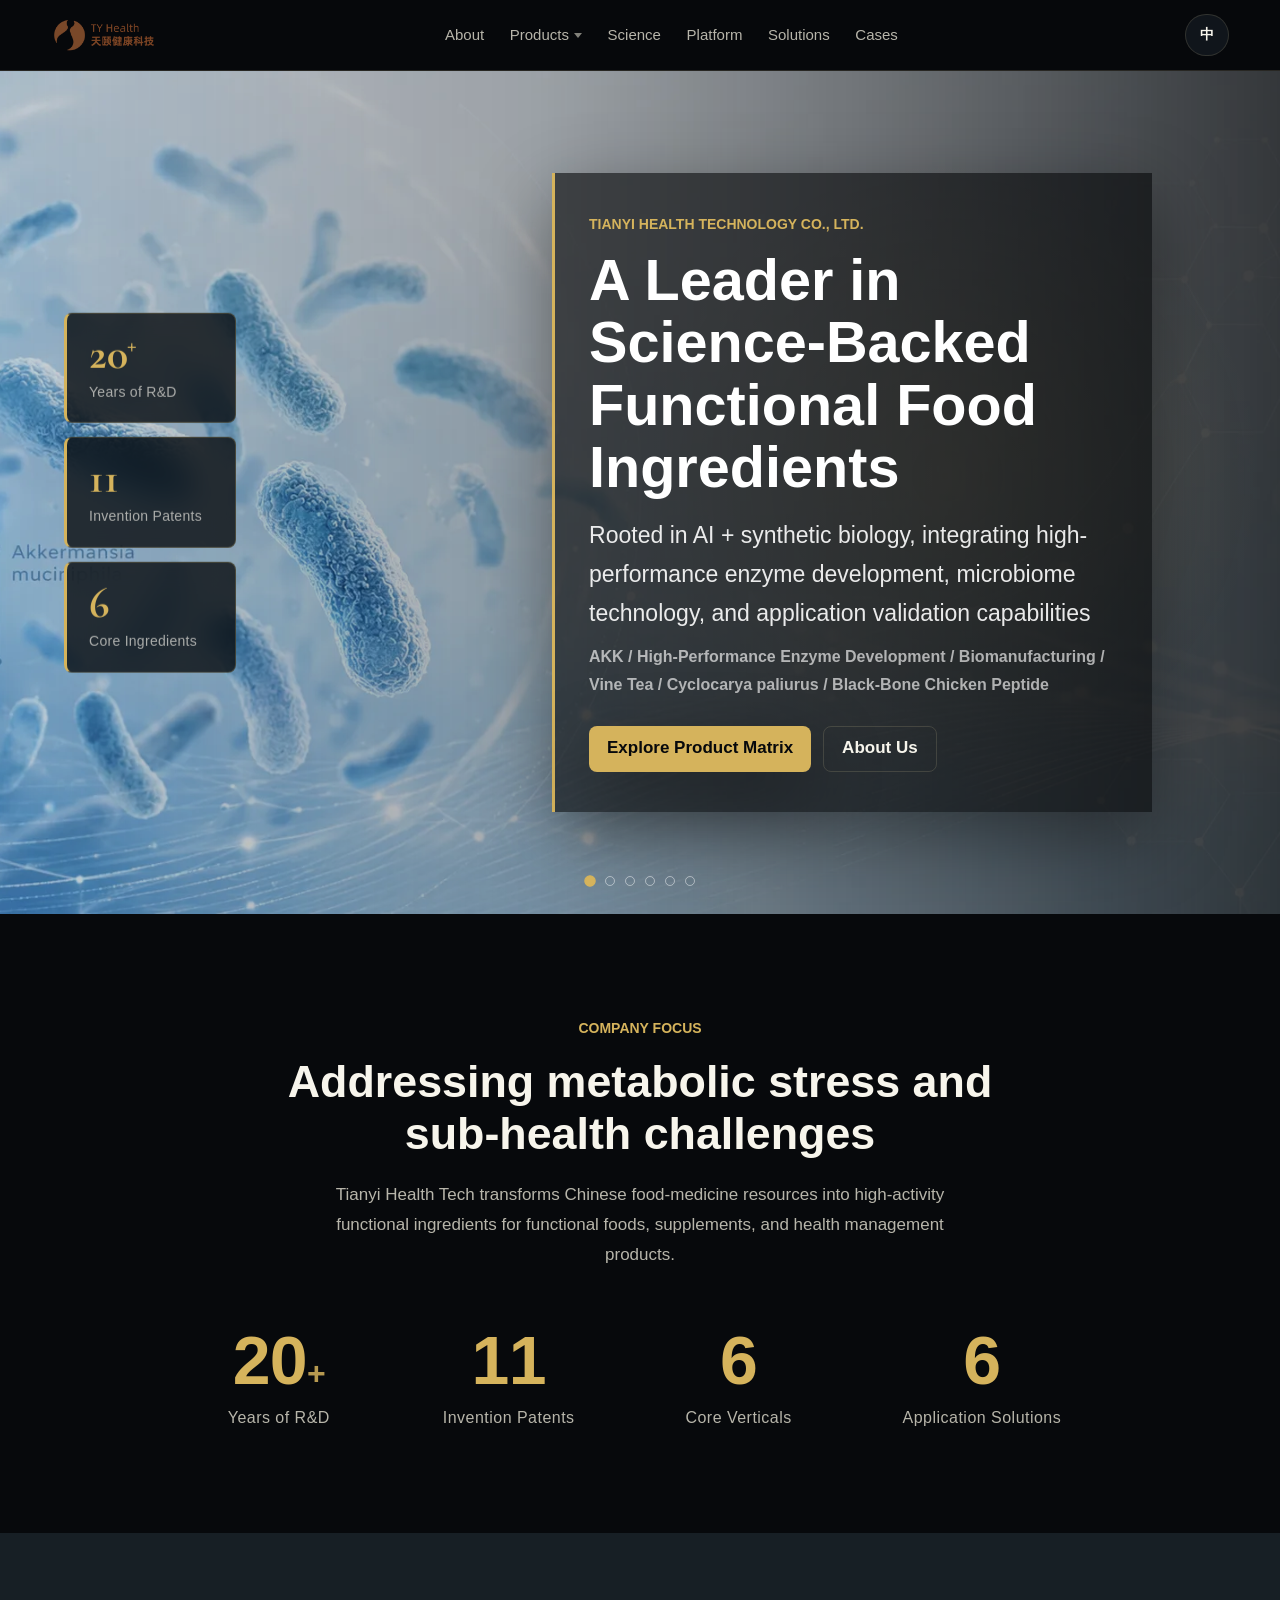
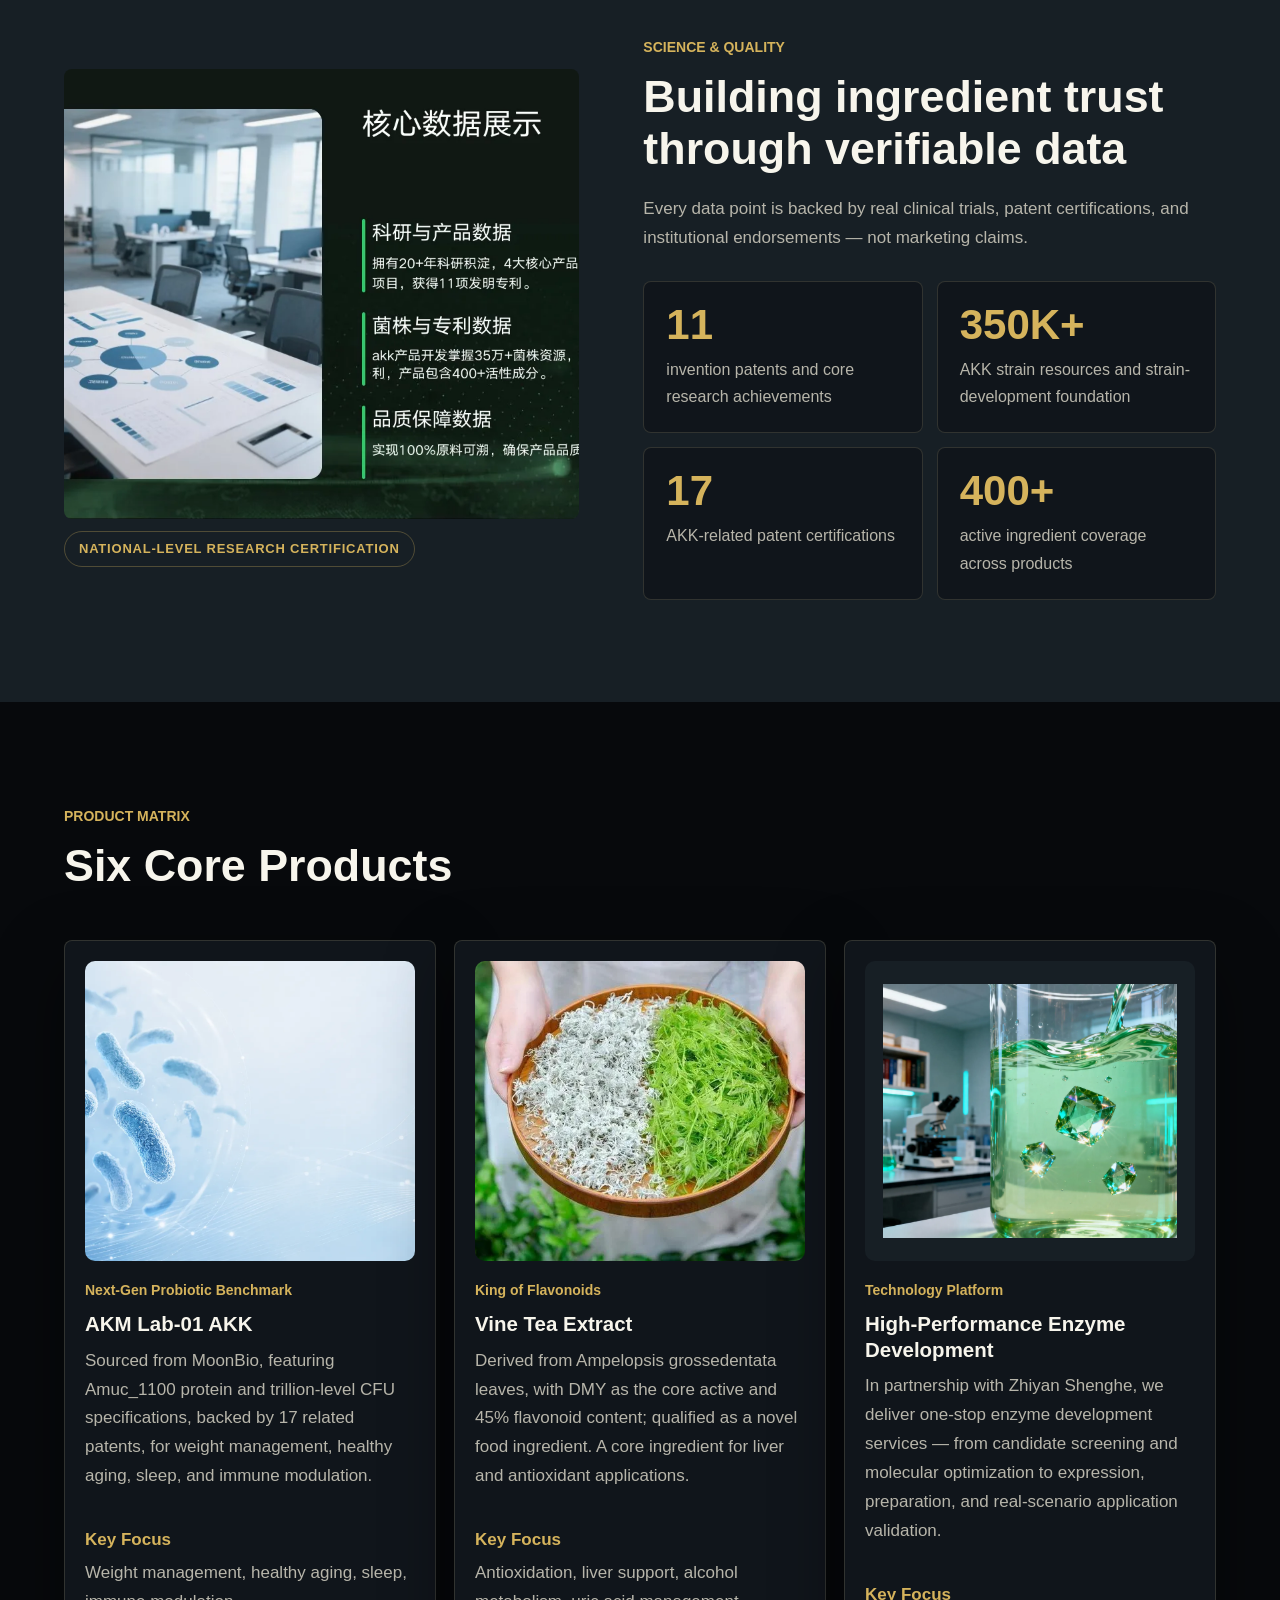
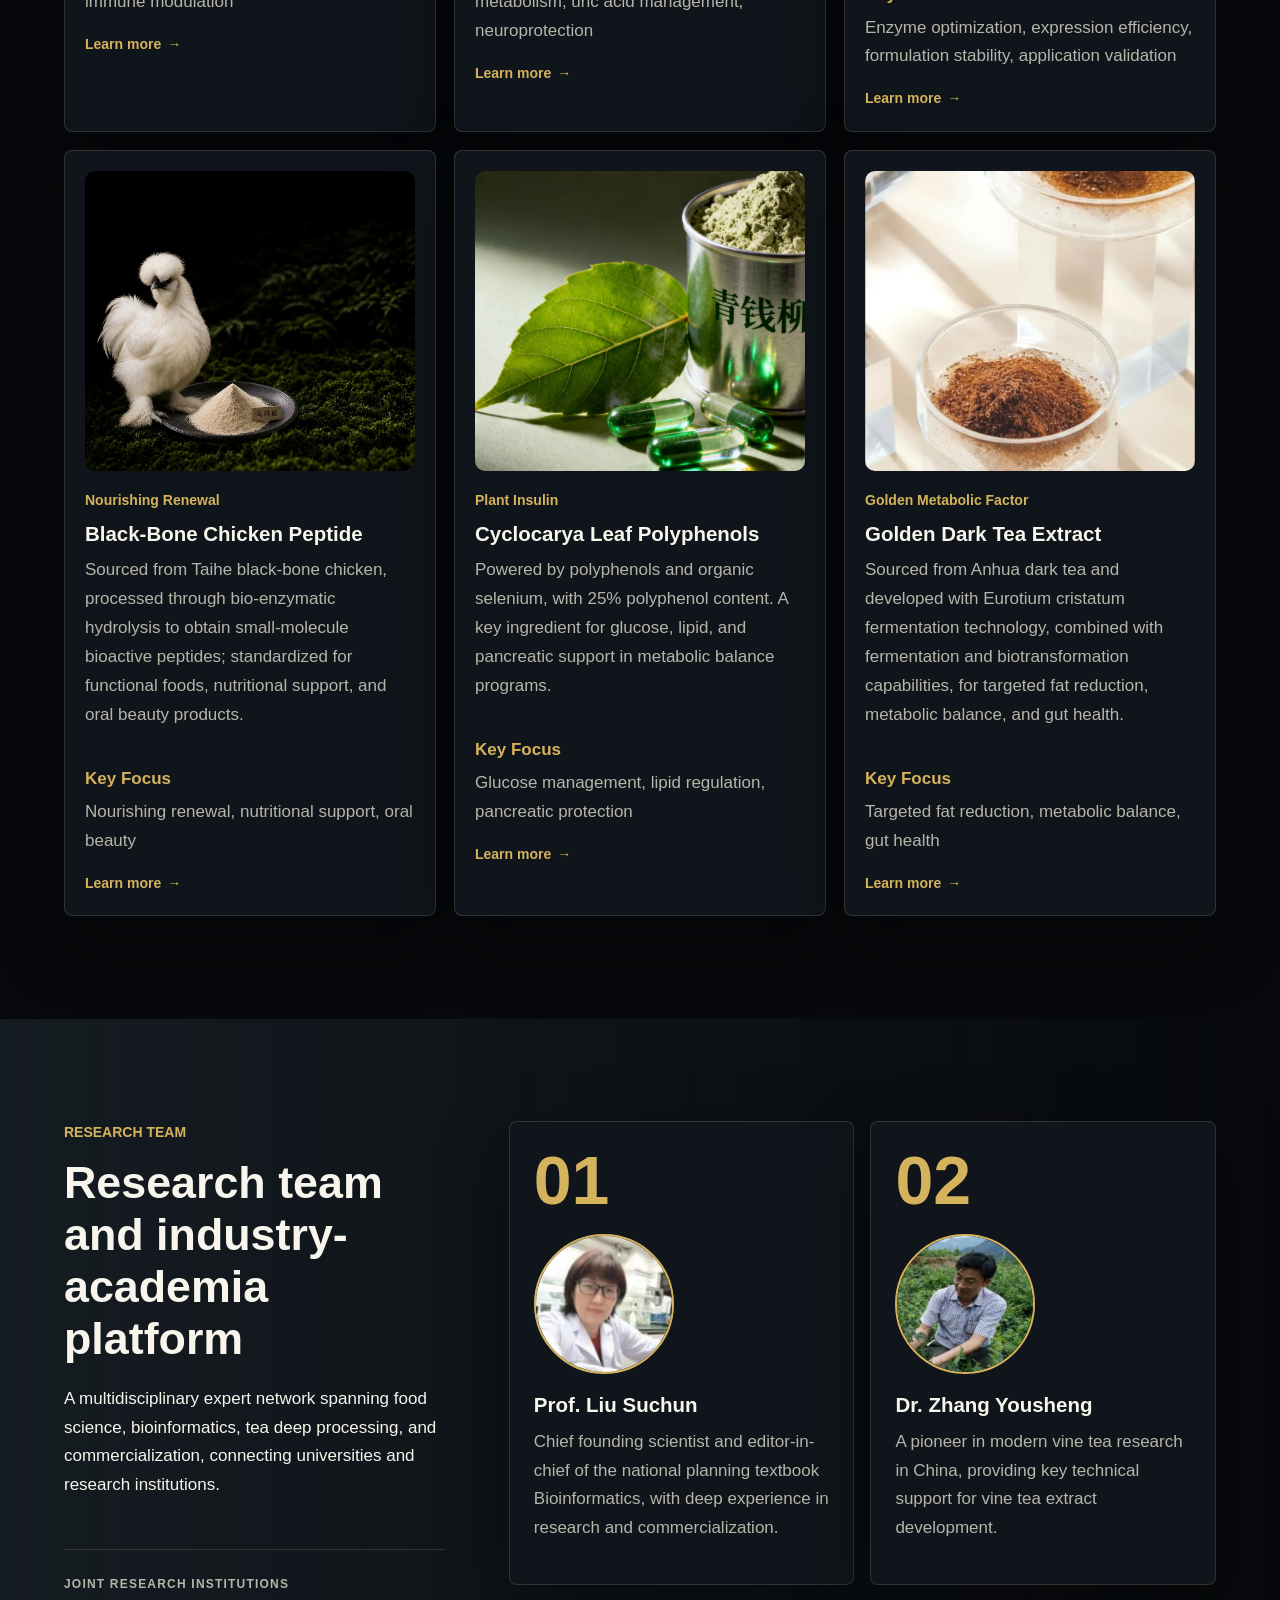
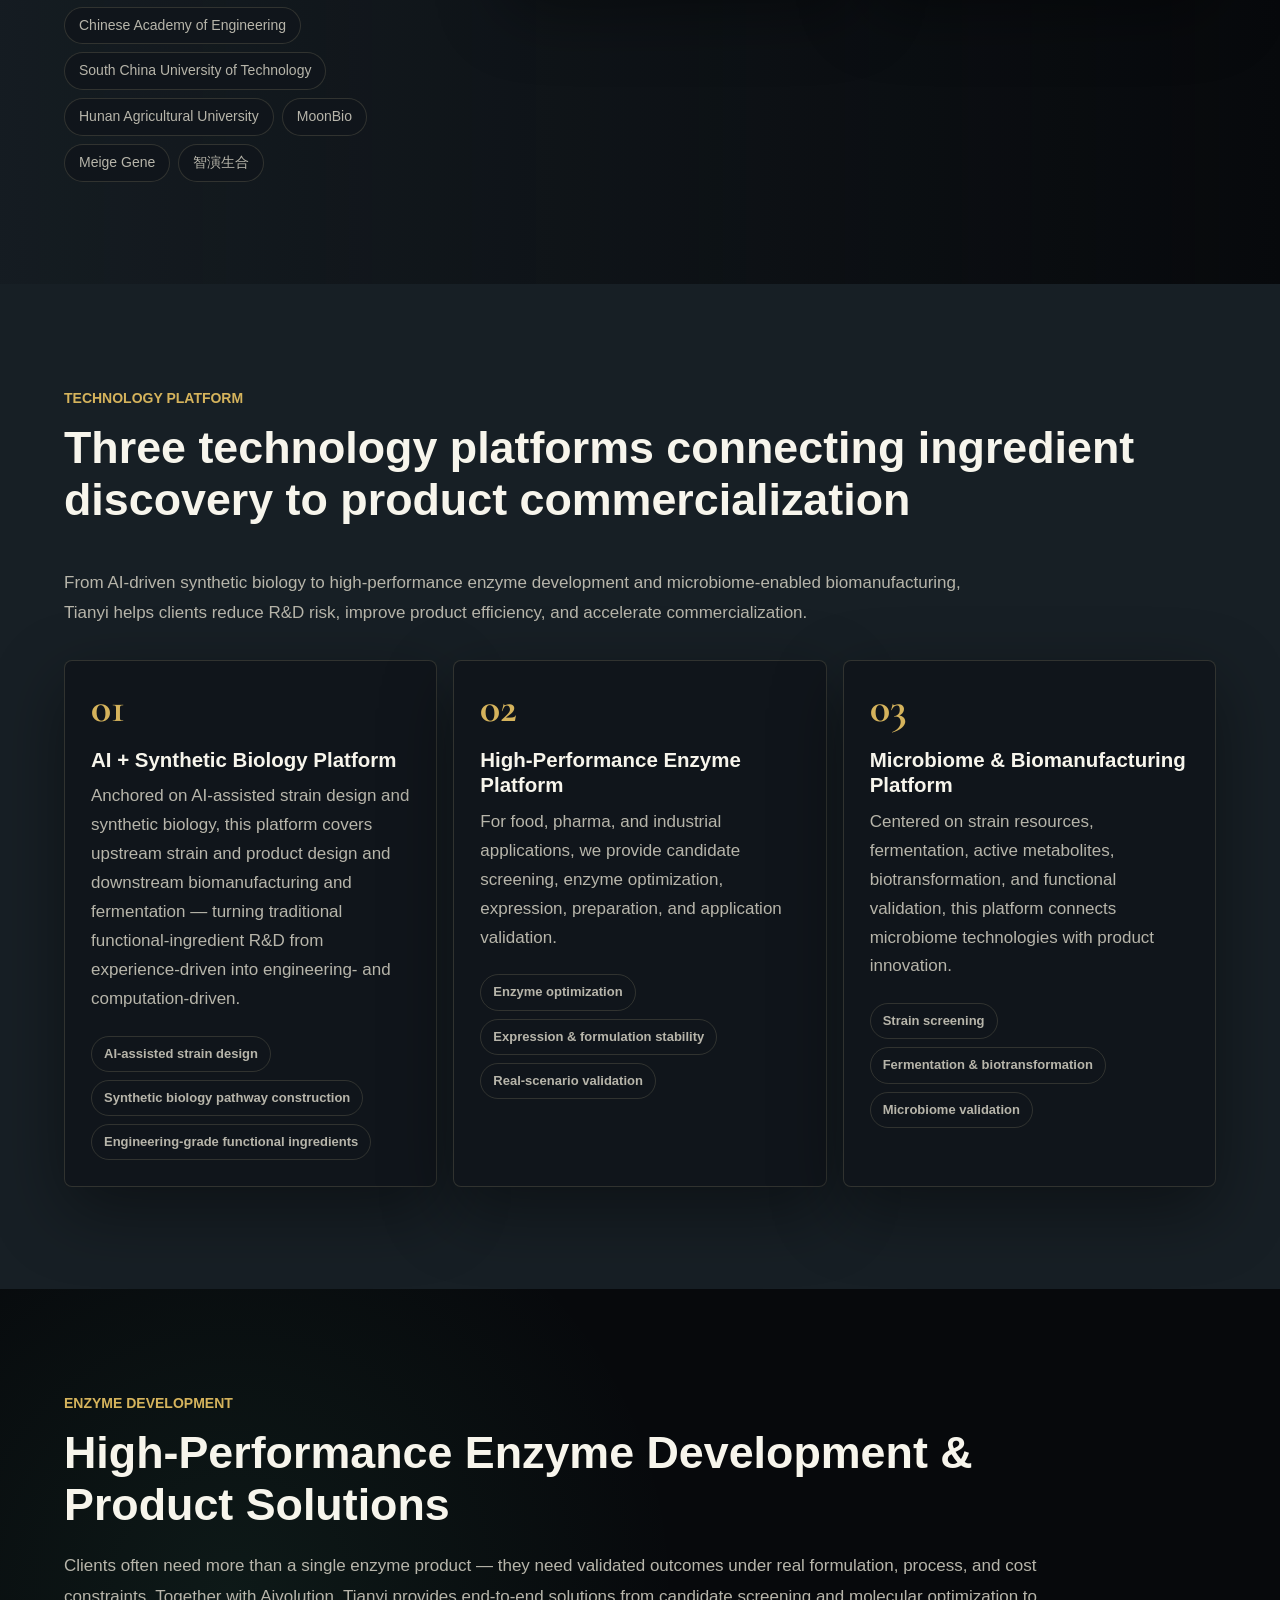
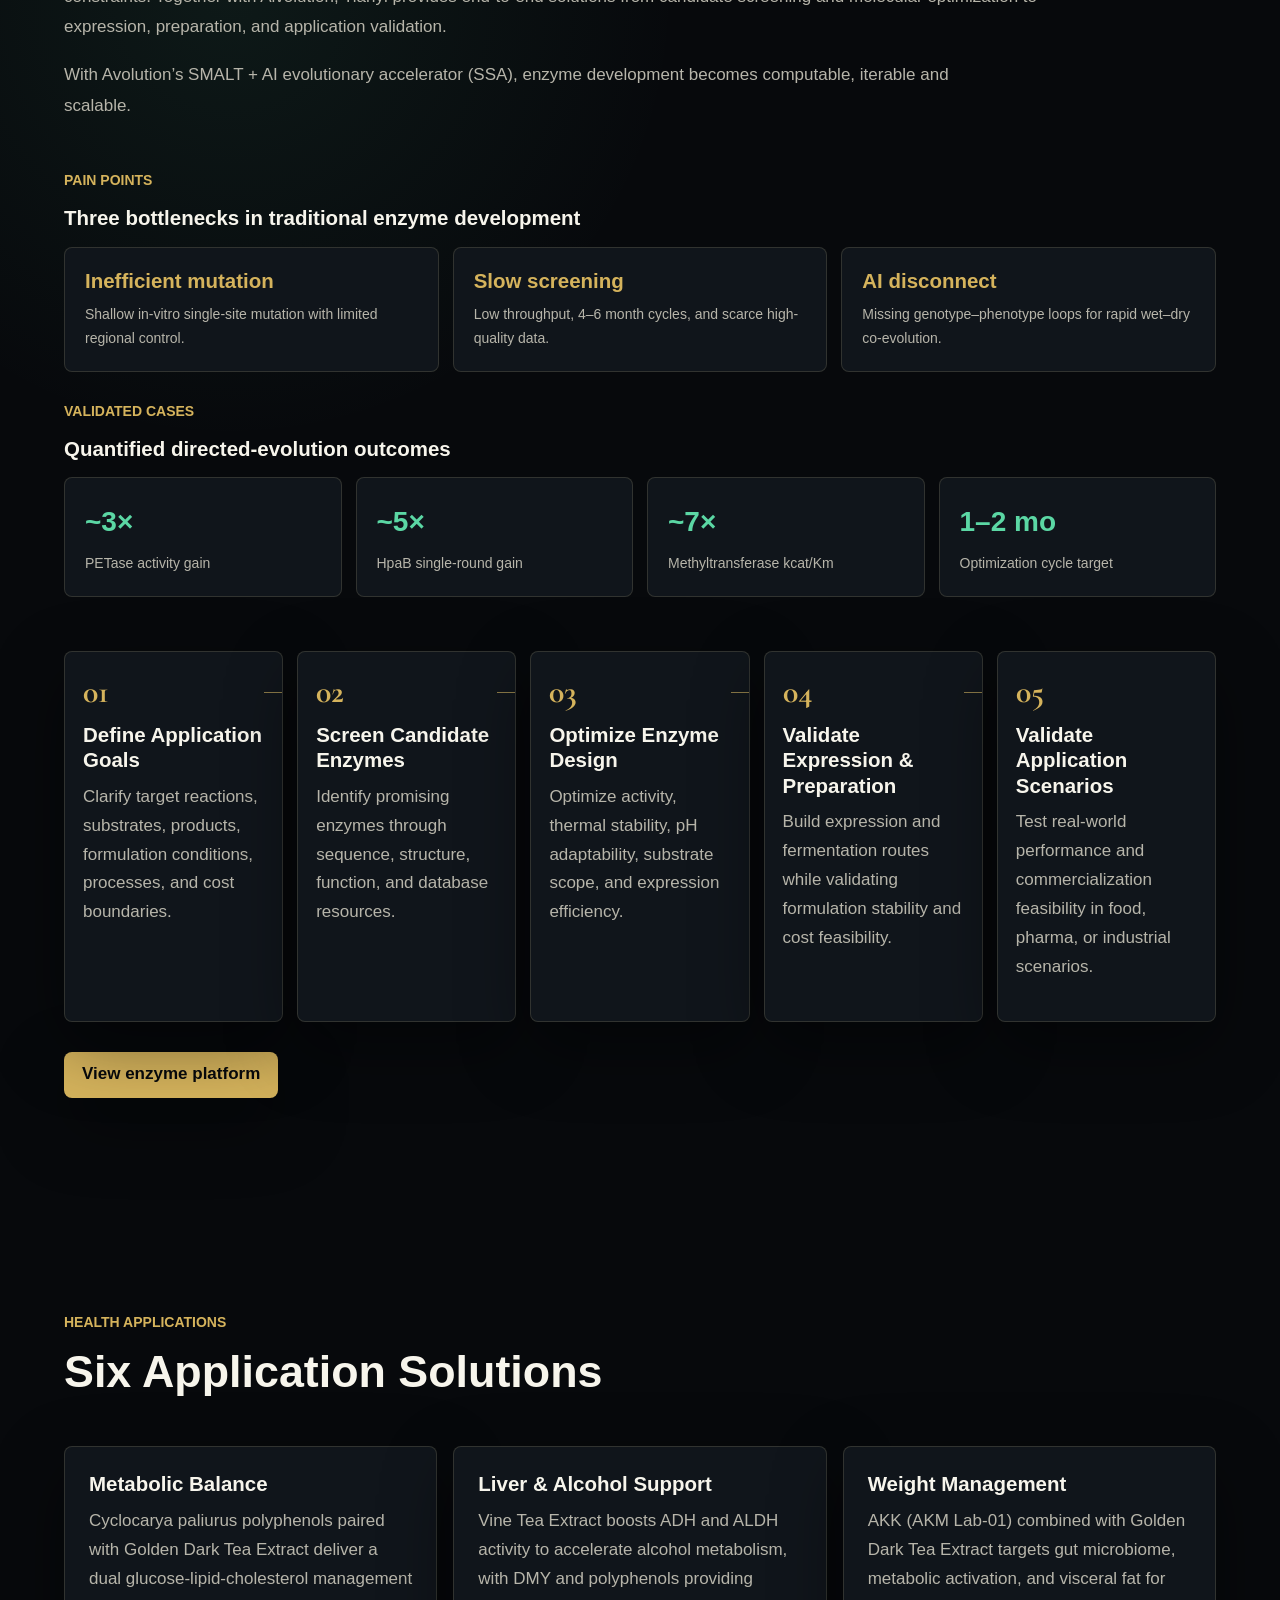
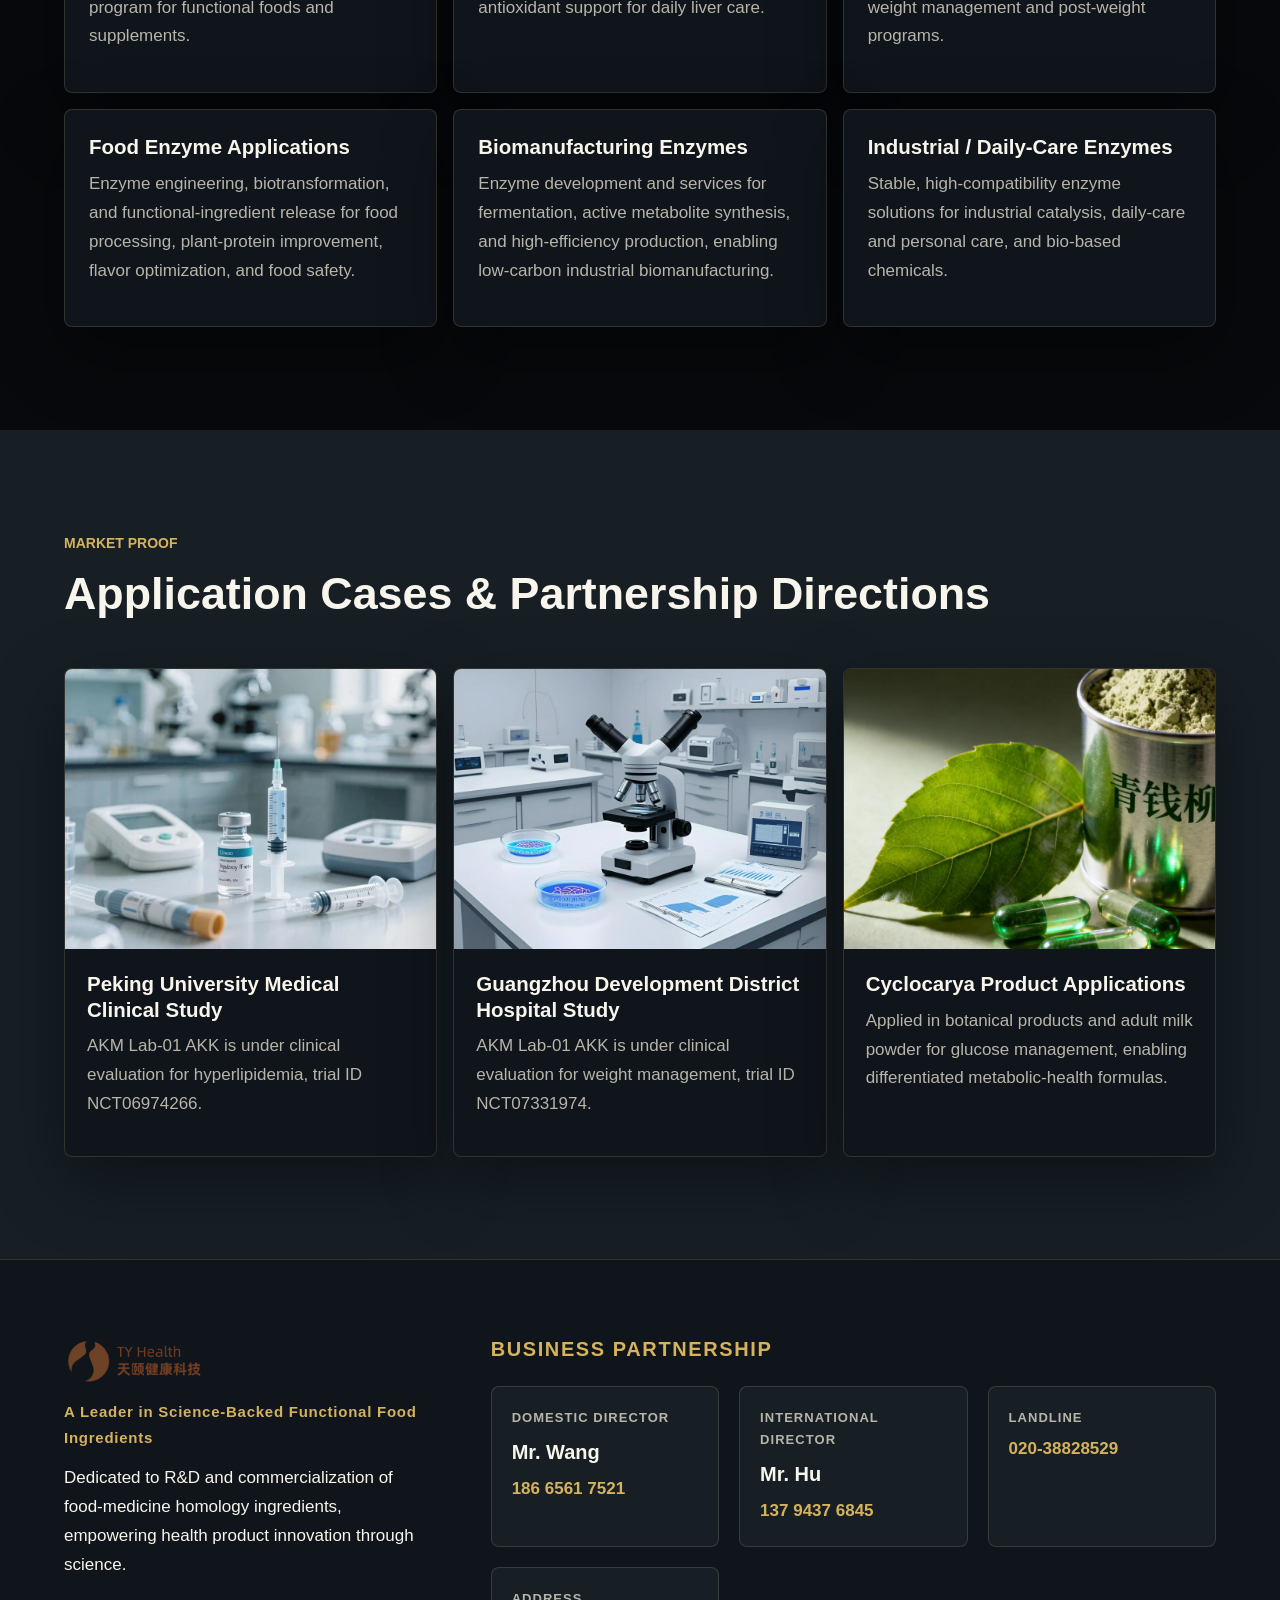
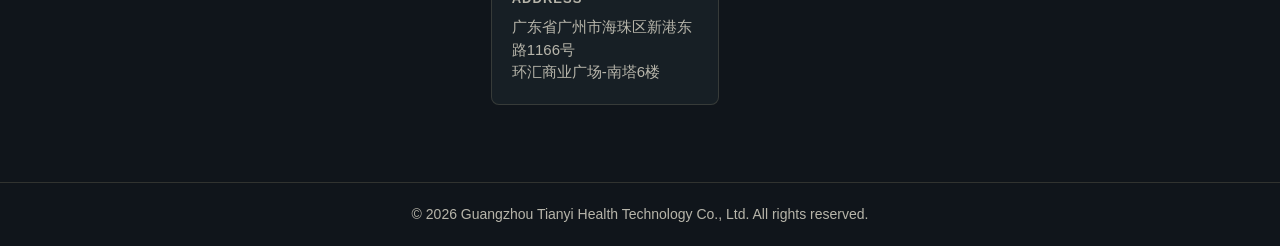
==== commit c7ed6efd: "Add product detail pages, enzyme upgrade, and nav dropdown. Ship six bilingual product pages, homepa" ====
--- a/index.html
+++ b/index.html
@@ -5,7 +5,7 @@
   <meta name="viewport" content="width=device-width, initial-scale=1">
   <title>天颐健康科技 - 科技功能食品与生物制造解决方案平台</title>
   <meta name="description" content="天颐健康科技以AI+合成生物为根基，融合高性能酶开发、微生态技术、生物制造与应用验证能力，提供功能食品、营养健康、健康管理、医药与工业解决方案。">
-  <meta name="keywords" content="天颐健康科技,药食同源,功能原料,功能食品,AI合成生物,合成生物,高性能酶开发,酶工程,生物制造,微生物与生物制造,食品酶,工业酶,日化酶,藤茶,藤茶提取物,二氢杨梅素,金花黑茶,金花黑茶提取物,金钱柳,金钱柳叶多酚,青钱柳,乌鸡肽,乌鸡,AKK菌,二代益生菌,代谢健康,三高调理,护肝解酒,体重管理">
+  <meta name="keywords" content="天颐健康科技,药食同源,功能原料,功能食品,AI合成生物,合成生物,高性能酶开发,酶工程,生物制造,微生物与生物制造,食品酶,工业酶,日化酶,藤茶,藤茶提取物,二氢杨梅素,金花黑茶,金花黑茶提取物,青钱柳,青钱柳叶多酚,乌鸡肽,乌鸡,AKK菌,二代益生菌,代谢健康,三高调理,护肝解酒,体重管理">
   <meta name="robots" content="index, follow">
   <link rel="canonical" href="https://www.tyhealthtech.com/">
   <meta property="og:title" content="天颐健康科技 - 科技功能食品与生物制造解决方案平台">
@@ -41,6 +41,14 @@
         "contactOption": "TollFree",
         "areaServed": "CN",
         "availableLanguage": ["Chinese", "English"]
+      },
+      {
+        "@type": "ContactPoint",
+        "telephone": "+86-20-38828529",
+        "contactType": "customer service",
+        "contactOption": "TollFree",
+        "areaServed": "CN",
+        "availableLanguage": ["Chinese", "English"]
       }
     ]
   }
@@ -54,7 +62,7 @@
   <link rel="preconnect" href="https://fonts.googleapis.com">
   <link rel="preconnect" href="https://fonts.gstatic.com" crossorigin>
   <link href="https://fonts.googleapis.com/css2?family=Cormorant+Garamond:wght@400;600;700&family=DM+Sans:wght@300;400;500;700&display=swap" rel="stylesheet">
-  <link rel="stylesheet" href="styles.css?v=20260609">
+  <link rel="stylesheet" href="styles.css?v=20260714b"></link>
 </head>
 <body data-lang="zh">
   <header class="site-header">
@@ -64,7 +72,17 @@
     </a>
     <nav class="nav">
       <a href="#about" data-i18n="nav.about">企业介绍</a>
-      <a href="#products" data-i18n="nav.products">产品矩阵</a>
+      <div class="nav-item has-dropdown">
+        <a href="#products" data-i18n="nav.products" class="nav-parent" aria-haspopup="true">产品矩阵</a>
+        <div class="nav-dropdown" role="menu">
+          <a href="products/akk.html" role="menuitem" data-i18n="nav.p.akk">AKM Lab-01 AKK 菌</a>
+          <a href="products/tengcha.html" role="menuitem" data-i18n="nav.p.tengcha">藤茶提取物</a>
+          <a href="products/enzyme.html" role="menuitem" data-i18n="nav.p.enzyme">高性能酶开发</a>
+          <a href="products/wujitai.html" role="menuitem" data-i18n="nav.p.wujitai">乌鸡肽</a>
+          <a href="products/qingqianliu.html" role="menuitem" data-i18n="nav.p.qingqianliu">青钱柳叶多酚</a>
+          <a href="products/jinhuahongcha.html" role="menuitem" data-i18n="nav.p.jinhua">金花黑茶提取物</a>
+        </div>
+      </div>
       <a href="#science" data-i18n="nav.science">科研实力</a>
       <a href="#platform" data-i18n="nav.platform">技术平台</a>
       <a href="#solutions" data-i18n="nav.solutions">应用方案</a>
@@ -79,12 +97,12 @@
     <!-- ① HERO -->
     <section class="hero" id="hero">
       <div class="hero-carousel" aria-hidden="true">
-        <div class="hero-slide active" style="background-image:url('assets/AKK.png?v=20260613')"></div>
-        <div class="hero-slide" style="background-image:url('assets/hero-tengcha-product.jpg?v=20260609b')"></div>
-        <div class="hero-slide" style="background-image:url('assets/hero-slide-p04.jpg?v=20260609b')"></div>
-        <div class="hero-slide" style="background-image:url('assets/hero-wujitai.jpg?v=20260609b')"></div>
-        <div class="hero-slide" style="background-image:url('assets/hero-slide-p31.jpg?v=20260609b')"></div>
-        <div class="hero-slide" style="background-image:url('assets/p13_01.jpeg?v=20260609b')"></div>
+        <div class="hero-slide active" style="background-image:url('assets/AKK.webp?v=20260613')" fetchpriority="high"></div>
+        <div class="hero-slide" style="background-image:url('assets/hero-tengcha-product.webp?v=20260613')"></div>
+        <div class="hero-slide" style="background-image:url('assets/hero-slide-p04.webp?v=20260613')"></div>
+        <div class="hero-slide" style="background-image:url('assets/hero-wujitai.webp?v=20260613')"></div>
+        <div class="hero-slide" style="background-image:url('assets/hero-slide-p31.webp?v=20260613')"></div>
+        <div class="hero-slide" style="background-image:url('assets/p13_01.webp?v=20260613')"></div>
       </div>
       <div class="hero-dots">
         <button class="hero-dot active" data-index="0" aria-label="第1张"></button>
@@ -148,7 +166,7 @@
     <!-- ③ SCIENCE / DATA -->
     <section class="data-band" id="science">
       <div class="data-image">
-        <img src="assets/page_06.png" alt="核心数据展示">
+        <img src="assets/page_06.webp?v=20260613" alt="核心数据展示" width="800" height="450" loading="lazy">
         <div class="data-image-badge">
           <span data-i18n="science.badge.label">国家级科研认证</span>
         </div>
@@ -196,58 +214,76 @@
       </div>
       <div class="product-grid">
         <article class="product-card">
-          <img class="contain-image" src="assets/AKK.png" alt="AKK 菌益生菌" loading="lazy">
+          <a href="products/akk.html" class="product-card-link">
+          <img src="assets/AKK.webp?v=20260613" alt="AKK 菌益生菌" width="400" height="300" loading="lazy">
           <span class="tag" data-i18n="products.card1.tag">二代益生菌标杆</span>
           <h3 data-i18n="products.card1.title">AKM Lab-01 AKK 菌</h3>
           <p data-i18n="products.card1.text">来源于慕恩生物，核心成分 Amuc_1100 蛋白，规格达万亿级 CFU，17 项相关专利支撑，覆盖减重、抗衰、睡眠与免疫调节。</p>
+          </a>
           <dl>
             <div><dt data-i18n="products.direction">核心方向</dt><dd data-i18n="products.card1.direction">减重管理、抗衰老、睡眠、免疫调节</dd></div>
           </dl>
+          <a class="card-link" href="products/akk.html" data-i18n="products.more">了解详情</a>
         </article>
         <article class="product-card">
-          <img src="assets/hero-tengcha-product.jpg" alt="藤茶提取物" loading="lazy">
+          <a href="products/tengcha.html" class="product-card-link">
+          <img src="assets/hero-tengcha-product.webp?v=20260613" alt="藤茶提取物" width="400" height="300" loading="lazy">
           <span class="tag" data-i18n="products.card2.tag">黄酮之王</span>
           <h3 data-i18n="products.card2.title">藤茶提取物</h3>
           <p data-i18n="products.card2.text">来源于显齿蛇葡萄叶，核心成分二氢杨梅素 DMY，黄酮含量达 45%，具备新食品原料资质，护肝解酒与抗氧化方向核心原料。</p>
+          </a>
           <dl>
             <div><dt data-i18n="products.direction">核心方向</dt><dd data-i18n="products.card2.direction">抗氧化、护肝解酒、尿酸管理、神经保护</dd></div>
           </dl>
+          <a class="card-link" href="products/tengcha.html" data-i18n="products.more">了解详情</a>
         </article>
         <article class="product-card">
-          <img class="contain-image" src="assets/p04_03.jpeg" alt="高性能酶开发" loading="lazy">
+          <a href="products/enzyme.html" class="product-card-link">
+          <img class="contain-image" src="assets/p04_03.webp?v=20260613" alt="高性能酶开发" width="400" height="300" loading="lazy">
           <span class="tag" data-i18n="products.card3.tag">技术平台</span>
           <h3 data-i18n="products.card3.title">高性能酶开发</h3>
           <p data-i18n="products.card3.text">联合智演生合，围绕食品、医药与工业真实场景，提供从酶筛选、分子优化、表达制备到应用验证的一站式开发服务。</p>
+          </a>
           <dl>
             <div><dt data-i18n="products.direction">核心方向</dt><dd data-i18n="products.card3.direction">酶分子优化、表达效率、制剂稳定性、应用验证</dd></div>
           </dl>
+          <a class="card-link" href="products/enzyme.html" data-i18n="products.more">了解详情</a>
         </article>
         <article class="product-card">
-          <img src="assets/hero-wujitai.jpg" alt="乌鸡肽" loading="lazy">
+          <a href="products/wujitai.html" class="product-card-link">
+          <img src="assets/hero-wujitai.webp?v=20260613" alt="乌鸡肽" width="400" height="300" loading="lazy">
           <span class="tag" data-i18n="products.card4.tag">滋补焕新</span>
           <h3 data-i18n="products.card4.title">乌鸡肽</h3>
           <p data-i18n="products.card4.text">以泰和乌鸡为原料，通过生物酶解工艺获取小分子活性肽，规格化制备，适配功能性食品、营养支持与口服美容产品。</p>
+          </a>
           <dl>
             <div><dt data-i18n="products.direction">核心方向</dt><dd data-i18n="products.card4.direction">滋补焕新、营养支持、口服美容</dd></div>
           </dl>
+          <a class="card-link" href="products/wujitai.html" data-i18n="products.more">了解详情</a>
         </article>
         <article class="product-card">
-          <img src="assets/p31_03.jpeg" alt="金钱柳叶多酚" loading="lazy">
+          <a href="products/qingqianliu.html" class="product-card-link">
+          <img src="assets/p31_03.webp?v=20260613" alt="青钱柳叶多酚" width="400" height="300" loading="lazy">
           <span class="tag" data-i18n="products.card5.tag">植物胰岛素</span>
-          <h3 data-i18n="products.card5.title">金钱柳叶多酚</h3>
+          <h3 data-i18n="products.card5.title">青钱柳叶多酚</h3>
           <p data-i18n="products.card5.text">核心成分为多酚与有机硒，多酚含量达 25%，用于血糖管理、血脂调节与胰岛功能保护，是三高调理方向的关键原料。</p>
+          </a>
           <dl>
             <div><dt data-i18n="products.direction">核心方向</dt><dd data-i18n="products.card5.direction">血糖管理、血脂调节、胰岛保护</dd></div>
           </dl>
+          <a class="card-link" href="products/qingqianliu.html" data-i18n="products.more">了解详情</a>
         </article>
         <article class="product-card">
-          <img src="assets/p13_01.jpeg" alt="金花黑茶提取物" loading="lazy">
+          <a href="products/jinhuahongcha.html" class="product-card-link">
+          <img src="assets/p13_01.webp?v=20260613" alt="金花黑茶提取物" width="400" height="300" loading="lazy">
           <span class="tag" data-i18n="products.card6.tag">黄金代谢因子</span>
           <h3 data-i18n="products.card6.title">金花黑茶提取物</h3>
           <p data-i18n="products.card6.text">来源于安化黑茶，采用冠突散囊菌发酵技术，结合发酵与生物转化能力，面向靶向减脂、三高调理和肠道健康。</p>
+          </a>
           <dl>
             <div><dt data-i18n="products.direction">核心方向</dt><dd data-i18n="products.card6.direction">靶向减脂、三高调理、肠道健康</dd></div>
           </dl>
+          <a class="card-link" href="products/jinhuahongcha.html" data-i18n="products.more">了解详情</a>
         </article>
       </div>
     </section>
@@ -273,13 +309,13 @@
       <div class="expert-list">
         <article>
           <span>01</span>
-          <img class="expert-avatar" src="assets/expert-liusuchun.jpg" alt="刘素纯教授">
+          <img class="expert-avatar" src="assets/expert-liusuchun.webp?v=20260613" alt="刘素纯教授" loading="lazy">
           <h3 data-i18n="experts.card1.title">刘素纯教授</h3>
           <p data-i18n="experts.card1.text">首席创始人科学家，国家规划教材《生物信息学》主编，具备科研与产业转化经验。</p>
         </article>
         <article>
           <span>02</span>
-          <img class="expert-avatar" src="assets/expert-zhangyousheng.jpg" alt="张友胜博士">
+          <img class="expert-avatar" src="assets/expert-zhangyousheng.webp?v=20260613" alt="张友胜博士" loading="lazy">
           <h3 data-i18n="experts.card2.title">张友胜博士</h3>
           <p data-i18n="experts.card2.text">中国藤茶现代化研究奠基人，为藤茶提取物研发提供关键技术支撑。</p>
         </article>
@@ -335,13 +371,55 @@
         <p class="section-kicker" data-i18n="enzyme.kicker">Enzyme Development</p>
         <h2 data-i18n="enzyme.title">高性能酶开发与产品解决方案</h2>
         <p data-i18n="enzyme.text">客户需要的往往不是单一酶产品，而是在真实配方、工艺和成本约束下可被验证的应用结果。天颐联合智演生合，围绕活性、稳定性、pH 适应性、底物谱、表达效率和制剂稳定性等关键指标，提供从候选酶筛选、分子优化、表达制备到应用验证的一站式解决方案。</p>
+        <p class="enzyme-note" data-i18n="enzyme.platform.note">联合智演生合 SMALT + AI 进化加速器（SSA），把酶开发做成可计算、可迭代、可放大的工程服务。</p>
+      </div>
+      <div>
+        <p class="section-kicker" data-i18n="enzyme.pain.kicker">Pain Points</p>
+        <h3 style="margin-bottom:16px" data-i18n="enzyme.pain.title">传统酶开发的三大瓶颈</h3>
+        <div class="enzyme-pain">
+          <article>
+            <h3 data-i18n="enzyme.pain1.title">突变低效</h3>
+            <p data-i18n="enzyme.pain1.text">体外单点突变深度有限，难以精准定制功能区域。</p>
+          </article>
+          <article>
+            <h3 data-i18n="enzyme.pain2.title">筛选缓慢</h3>
+            <p data-i18n="enzyme.pain2.text">通量低、周期长达 4–6 个月，有效数据不足。</p>
+          </article>
+          <article>
+            <h3 data-i18n="enzyme.pain3.title">AI 脱节</h3>
+            <p data-i18n="enzyme.pain3.text">缺基因型—表型闭环，干湿实验难以高速自进化。</p>
+          </article>
+        </div>
+        <p class="section-kicker" data-i18n="enzyme.cases.kicker">Validated Cases</p>
+        <h3 style="margin-bottom:16px" data-i18n="enzyme.cases.title">可量化的定向进化案例</h3>
+        <div class="enzyme-cases">
+          <article>
+            <strong data-i18n="enzyme.case1.num">~3×</strong>
+            <p data-i18n="enzyme.case1.label">PETase 酶活提升</p>
+          </article>
+          <article>
+            <strong data-i18n="enzyme.case2.num">~5×</strong>
+            <p data-i18n="enzyme.case2.label">HpaB 单轮活性提升</p>
+          </article>
+          <article>
+            <strong data-i18n="enzyme.case3.num">~7×</strong>
+            <p data-i18n="enzyme.case3.label">甲基转移酶 kcat/Km</p>
+          </article>
+          <article>
+            <strong data-i18n="enzyme.case4.num">1–2 月</strong>
+            <p data-i18n="enzyme.case4.label">优化周期可压缩至</p>
+          </article>
+        </div>
       </div>
       <div class="enzyme-flow">
         <article><span>01</span><h3 data-i18n="enzyme.step1.title">明确应用目标</h3><p data-i18n="enzyme.step1.text">明确目标反应、底物、产物、配方环境、工艺条件和成本边界。</p></article>
         <article><span>02</span><h3 data-i18n="enzyme.step2.title">候选酶筛选</h3><p data-i18n="enzyme.step2.text">结合序列、结构、功能和数据库资源，筛选具备产业潜力的候选酶。</p></article>
         <article><span>03</span><h3 data-i18n="enzyme.step3.title">分子优化设计</h3><p data-i18n="enzyme.step3.text">围绕酶活、热稳定性、pH 适应性、底物谱和表达效率进行优化。</p></article>
         <article><span>04</span><h3 data-i18n="enzyme.step4.title">表达制备验证</h3><p data-i18n="enzyme.step4.text">建立表达体系和发酵制备路径，完成制剂稳定性与成本可行性验证。</p></article>
-        <article><span>05</span><h3 data-i18n="enzyme.step5.title">应用场景验证</h3><p data-i18n="enzyme.step5.text">在食品、农业、医药或工业真实场景中验证实际效果和商业化可行性。</p></article>
+        <article><span>05</span><h3 data-i18n="enzyme.step5.title">应用场景验证</h3><p data-i18n="enzyme.step5.text">在食品、医药或工业真实场景中验证实际效果和商业化可行性。</p></article>
+      </div>
+      <div class="enzyme-actions">
+        <a class="primary-btn" href="products/enzyme.html" data-i18n="enzyme.cta">查看酶平台详情</a>
       </div>
     </section>
 
@@ -354,7 +432,7 @@
         </div>
       </div>
       <div class="solution-grid">
-        <article><h3 data-i18n="solutions.card1.title">三高调理</h3><p data-i18n="solutions.card1.text">金钱柳叶多酚与金花黑茶提取物协同，针对血糖、血脂、胆固醇三大代谢指标构建糖脂双降方案，适配功能性食品与营养补充剂。</p></article>
+        <article><h3 data-i18n="solutions.card1.title">三高调理</h3><p data-i18n="solutions.card1.text">青钱柳叶多酚与金花黑茶提取物协同，针对血糖、血脂、胆固醇三大代谢指标构建糖脂双降方案，适配功能性食品与营养补充剂。</p></article>
         <article><h3 data-i18n="solutions.card2.title">护肝解酒</h3><p data-i18n="solutions.card2.text">藤茶提取物增强 ADH 与 ALDH 活性，加速酒精代谢；藤茶二氢杨梅素与多酚协同抗氧化，适合护肝解酒、应酬场景与日常滋补。</p></article>
         <article><h3 data-i18n="solutions.card3.title">体重管理</h3><p data-i18n="solutions.card3.text">AKK 菌（AKM Lab-01）联合金花黑茶提取物，从肠道微生态、代谢激活、内脏脂肪三个方向切入减重产品开发与减重后管理。</p></article>
         <article><h3 data-i18n="solutions.card4.title">食品酶应用</h3><p data-i18n="solutions.card4.text">面向食品加工、植物蛋白改良、风味改善、食品安全与保鲜，提供食品酶工程、生物转化和功能成分释放方案。</p></article>
@@ -373,17 +451,17 @@
       </div>
       <div class="case-grid">
         <article>
-          <img src="assets/p30_03.jpeg" alt="临床实验室">
+          <img src="assets/p30_03.webp?v=20260613" alt="临床实验室" width="400" height="280" loading="lazy">
           <h3 data-i18n="cases.card1.title">北大医疗抗高血脂症临床</h3>
           <p data-i18n="cases.card1.text">AKM Lab-01 AKK 菌开展抗高血脂症临床试验，试验编号 NCT06974266。</p>
         </article>
         <article>
-          <img src="assets/p30_04.jpeg" alt="科研实验室">
+          <img src="assets/p30_04.webp?v=20260613" alt="科研实验室" width="400" height="280" loading="lazy">
           <h3 data-i18n="cases.card2.title">广州开发区医院减重临床</h3>
           <p data-i18n="cases.card2.text">围绕 AKM Lab-01 AKK 菌开展减重临床试验，试验编号 NCT07331974。</p>
         </article>
         <article>
-          <img src="assets/p31_03.jpeg" alt="青钱柳产品案例">
+          <img src="assets/p31_03.webp?v=20260613" alt="青钱柳产品案例" width="400" height="280" loading="lazy">
           <h3 data-i18n="cases.card3.title">青钱柳产品落地</h3>
           <p data-i18n="cases.card3.text">应用于血糖管理类草本产品与成人乳粉，为糖脂管理配方提供差异化卖点。</p>
         </article>
@@ -411,6 +489,10 @@
             <span class="contact-name" data-i18n="footer.name2">胡先生</span>
             <a class="contact-phone" href="tel:13794376845">137 9437 6845</a>
           </div>
+          <div class="contact-item contact-item--landline">
+            <span class="contact-role" data-i18n="footer.role3">公司总机</span>
+            <a class="contact-phone" href="tel:+862038828529" data-i18n="footer.name3">020-38828529</a>
+          </div>
           <div class="contact-item contact-item--address">
             <span class="contact-role" data-i18n="footer.address">地址</span>
             <span class="contact-address">广东省广州市海珠区新港东路1166号<br>环汇商业广场-南塔6楼</span>
@@ -423,6 +505,6 @@
     </div>
   </footer>
 
-  <script src="script.js?v=20260609"></script>
+  <script src="script.js?v=20260714b"></script>
 </body>
 </html>
--- a/styles.css
+++ b/styles.css
@@ -88,12 +88,100 @@
 .nav {
   display: flex;
   justify-content: center;
+  align-items: center;
   gap: clamp(14px, 2vw, 30px);
   color: var(--muted);
   font-size: 15px;
 }
 
-.nav a:hover { color: var(--text); }
+.nav > a:hover,
+.nav-parent:hover,
+.nav-item:hover > .nav-parent {
+  color: var(--text);
+}
+
+.nav-item {
+  position: relative;
+  display: inline-flex;
+  align-items: center;
+}
+
+.nav-parent {
+  display: inline-flex;
+  align-items: center;
+  gap: 5px;
+  white-space: nowrap;
+}
+
+.nav-parent::after {
+  content: "";
+  width: 0;
+  height: 0;
+  border-left: 4px solid transparent;
+  border-right: 4px solid transparent;
+  border-top: 5px solid currentColor;
+  opacity: .7;
+  transition: transform .15s ease;
+}
+
+.nav-item:hover .nav-parent::after,
+.nav-item.open .nav-parent::after,
+.nav-item:focus-within .nav-parent::after {
+  transform: rotate(180deg);
+}
+
+.nav-dropdown {
+  position: absolute;
+  top: calc(100% + 6px);
+  left: 50%;
+  transform: translateX(-50%) translateY(6px);
+  min-width: 220px;
+  padding: 10px 0;
+  border: 1px solid var(--line);
+  border-radius: var(--radius);
+  background: color-mix(in srgb, var(--surface) 94%, #0a0d10);
+  box-shadow: var(--shadow);
+  opacity: 0;
+  visibility: hidden;
+  pointer-events: none;
+  transition: opacity .16s ease, transform .16s ease, visibility .16s ease;
+  z-index: 40;
+}
+
+/* 悬停桥梁，避免移入二级时菜单消失 */
+.nav-dropdown::before {
+  content: "";
+  position: absolute;
+  left: 0;
+  right: 0;
+  top: -14px;
+  height: 14px;
+}
+
+.nav-item:hover .nav-dropdown,
+.nav-item:focus-within .nav-dropdown,
+.nav-item.open .nav-dropdown {
+  opacity: 1;
+  visibility: visible;
+  pointer-events: auto;
+  transform: translateX(-50%) translateY(0);
+}
+
+.nav-dropdown a {
+  display: block;
+  padding: 10px 18px;
+  color: var(--muted);
+  font-size: 14px;
+  font-weight: 600;
+  white-space: nowrap;
+  transition: color .15s ease, background .15s ease;
+}
+
+.nav-dropdown a:hover,
+.nav-dropdown a:focus-visible {
+  color: var(--text);
+  background: color-mix(in srgb, var(--accent) 12%, transparent);
+}
 
 main > section {
   padding: clamp(56px, 8vw, 112px) clamp(18px, 5vw, 72px);
@@ -856,7 +944,24 @@
   .site-header {
     grid-template-columns: 1fr;
   }
-  .nav { justify-content: flex-start; overflow-x: auto; }
+  .nav {
+    justify-content: flex-start;
+    overflow-x: auto;
+    overflow-y: visible;
+  }
+  .site-header {
+    overflow: visible;
+  }
+  .nav-dropdown {
+    left: 0;
+    transform: translateX(0) translateY(6px);
+    min-width: 200px;
+  }
+  .nav-item:hover .nav-dropdown,
+  .nav-item:focus-within .nav-dropdown,
+  .nav-item.open .nav-dropdown {
+    transform: translateX(0) translateY(0);
+  }
   .header-actions { justify-content: flex-start; width: 100%; }
   .data-band, .experts, .enzyme {
     grid-template-columns: 1fr;
@@ -1054,4 +1159,308 @@
   .contact-phone {
     font-size: 15px;
   }
+}
+
+/* ── Product detail pages ── */
+.product-page .pp-hero {
+  display: grid;
+  grid-template-columns: 1.1fr .9fr;
+  gap: clamp(28px, 5vw, 64px);
+  align-items: center;
+  padding-top: clamp(40px, 6vw, 72px);
+  background:
+    radial-gradient(circle at 80% 20%, rgba(91,215,164,.08), transparent 30%),
+    var(--bg);
+}
+
+.product-page .pp-hero-copy .lead {
+  max-width: 560px;
+  color: var(--muted);
+}
+
+.breadcrumb {
+  display: flex;
+  flex-wrap: wrap;
+  gap: 8px;
+  align-items: center;
+  margin-bottom: 18px;
+  color: var(--muted);
+  font-size: 13px;
+  font-weight: 600;
+}
+
+.breadcrumb a:hover { color: var(--accent); }
+
+.pp-hero-media img {
+  width: 100%;
+  aspect-ratio: 4 / 3;
+  object-fit: cover;
+  border-radius: var(--radius);
+  border: 1px solid var(--line);
+  box-shadow: var(--shadow);
+  background: #fff;
+}
+
+.pp-hero-media img.contain-image {
+  object-fit: contain;
+  padding: 28px;
+  background: var(--surface-2);
+}
+
+.pp-metrics,
+.pp-section,
+.pp-related,
+.pp-disclaimer {
+  padding: clamp(40px, 6vw, 80px) clamp(18px, 5vw, 72px);
+}
+
+.pp-metrics { background: var(--surface-2); }
+.pp-section:nth-of-type(even) { background: color-mix(in srgb, var(--surface) 55%, transparent); }
+
+.metric-grid {
+  display: grid;
+  grid-template-columns: repeat(4, minmax(0, 1fr));
+  gap: 14px;
+}
+
+.metric-card {
+  padding: 22px 18px;
+  border: 1px solid var(--line);
+  border-radius: var(--radius);
+  background: var(--surface);
+  min-height: 120px;
+}
+
+.metric-card strong {
+  display: block;
+  margin-bottom: 8px;
+  color: var(--accent);
+  font-size: clamp(26px, 3vw, 36px);
+  line-height: 1.1;
+  font-weight: 900;
+}
+
+.metric-card span {
+  color: var(--muted);
+  font-size: 14px;
+  font-weight: 600;
+}
+
+.pp-prose {
+  max-width: 920px;
+  color: var(--muted);
+  font-size: 17px;
+  line-height: 1.8;
+  margin: 0;
+}
+
+.pp-card-grid {
+  display: grid;
+  grid-template-columns: repeat(2, minmax(0, 1fr));
+  gap: 16px;
+}
+
+.pp-card-grid article {
+  padding: 22px;
+  border: 1px solid var(--line);
+  border-radius: var(--radius);
+  background: var(--surface);
+  box-shadow: var(--shadow);
+}
+
+.pp-card-grid p {
+  margin: 0;
+  color: var(--muted);
+  font-size: 15px;
+  line-height: 1.7;
+}
+
+.pp-list {
+  margin: 0;
+  padding: 0;
+  list-style: none;
+  display: grid;
+  gap: 12px;
+  max-width: 920px;
+}
+
+.pp-list li {
+  position: relative;
+  padding: 14px 16px 14px 42px;
+  border: 1px solid var(--line);
+  border-radius: var(--radius);
+  background: var(--surface);
+  color: var(--muted);
+}
+
+.pp-list li::before {
+  content: "";
+  position: absolute;
+  left: 16px;
+  top: 1.15em;
+  width: 8px;
+  height: 8px;
+  border-radius: 50%;
+  background: var(--accent-2);
+}
+
+.related-grid {
+  display: grid;
+  grid-template-columns: repeat(5, minmax(0, 1fr));
+  gap: 14px;
+}
+
+.related-card {
+  display: block;
+  overflow: hidden;
+  border: 1px solid var(--line);
+  border-radius: var(--radius);
+  background: var(--surface);
+  transition: transform .2s ease, border-color .2s ease;
+}
+
+.related-card:hover {
+  transform: translateY(-3px);
+  border-color: color-mix(in srgb, var(--accent) 55%, var(--line));
+}
+
+.related-card img {
+  width: 100%;
+  aspect-ratio: 16 / 10;
+  object-fit: cover;
+  background: #fff;
+}
+
+.related-card h3 {
+  margin: 0;
+  padding: 12px 14px 16px;
+  font-size: 15px;
+}
+
+.pp-disclaimer {
+  padding-top: 0;
+}
+
+.pp-disclaimer p {
+  margin: 0;
+  padding: 16px 18px;
+  border: 1px dashed color-mix(in srgb, var(--accent) 35%, var(--line));
+  border-radius: var(--radius);
+  color: var(--muted);
+  font-size: 13px;
+  line-height: 1.7;
+  background: var(--surface);
+}
+
+.product-card {
+  display: flex;
+  flex-direction: column;
+}
+
+.product-card .card-link {
+  display: inline-flex;
+  margin-top: 16px;
+  color: var(--accent);
+  font-size: 14px;
+  font-weight: 800;
+  align-items: center;
+  gap: 6px;
+}
+
+.product-card .card-link::after {
+  content: "→";
+  transition: transform .15s ease;
+}
+
+.product-card:hover .card-link::after {
+  transform: translateX(3px);
+}
+
+.product-card-link {
+  color: inherit;
+  display: contents;
+  cursor: pointer;
+}
+
+.product-card-link img,
+.product-card-link h3,
+.product-card-link p,
+.product-card-link .tag {
+  cursor: pointer;
+}
+
+/* Enzyme homepage upgrade */
+.enzyme-pain {
+  display: grid;
+  grid-template-columns: repeat(3, minmax(0, 1fr));
+  gap: 14px;
+  margin: 8px 0 28px;
+}
+
+.enzyme-pain article,
+.enzyme-cases article {
+  border: 1px solid var(--line);
+  border-radius: var(--radius);
+  background: var(--surface);
+  padding: 20px;
+}
+
+.enzyme-pain h3 { color: var(--accent); }
+.enzyme-pain p,
+.enzyme-cases p {
+  margin: 0;
+  color: var(--muted);
+  font-size: 14px;
+}
+
+.enzyme-cases {
+  display: grid;
+  grid-template-columns: repeat(4, minmax(0, 1fr));
+  gap: 14px;
+  margin: 8px 0 24px;
+}
+
+.enzyme-cases strong {
+  display: block;
+  color: var(--accent-2);
+  font-size: 28px;
+  font-weight: 900;
+  margin-bottom: 6px;
+}
+
+.enzyme-note {
+  color: var(--muted);
+  font-size: 16px;
+  line-height: 1.75;
+  max-width: 920px;
+  margin: 0 0 18px;
+}
+
+.enzyme-actions {
+  display: flex;
+  flex-wrap: wrap;
+  gap: 12px;
+  margin-bottom: 8px;
+}
+
+@media (max-width: 960px) {
+  .product-page .pp-hero,
+  .metric-grid,
+  .pp-card-grid,
+  .enzyme-pain,
+  .enzyme-cases,
+  .related-grid {
+    grid-template-columns: 1fr 1fr;
+  }
+}
+
+@media (max-width: 720px) {
+  .product-page .pp-hero,
+  .metric-grid,
+  .pp-card-grid,
+  .enzyme-pain,
+  .enzyme-cases,
+  .related-grid {
+    grid-template-columns: 1fr;
+  }
 }
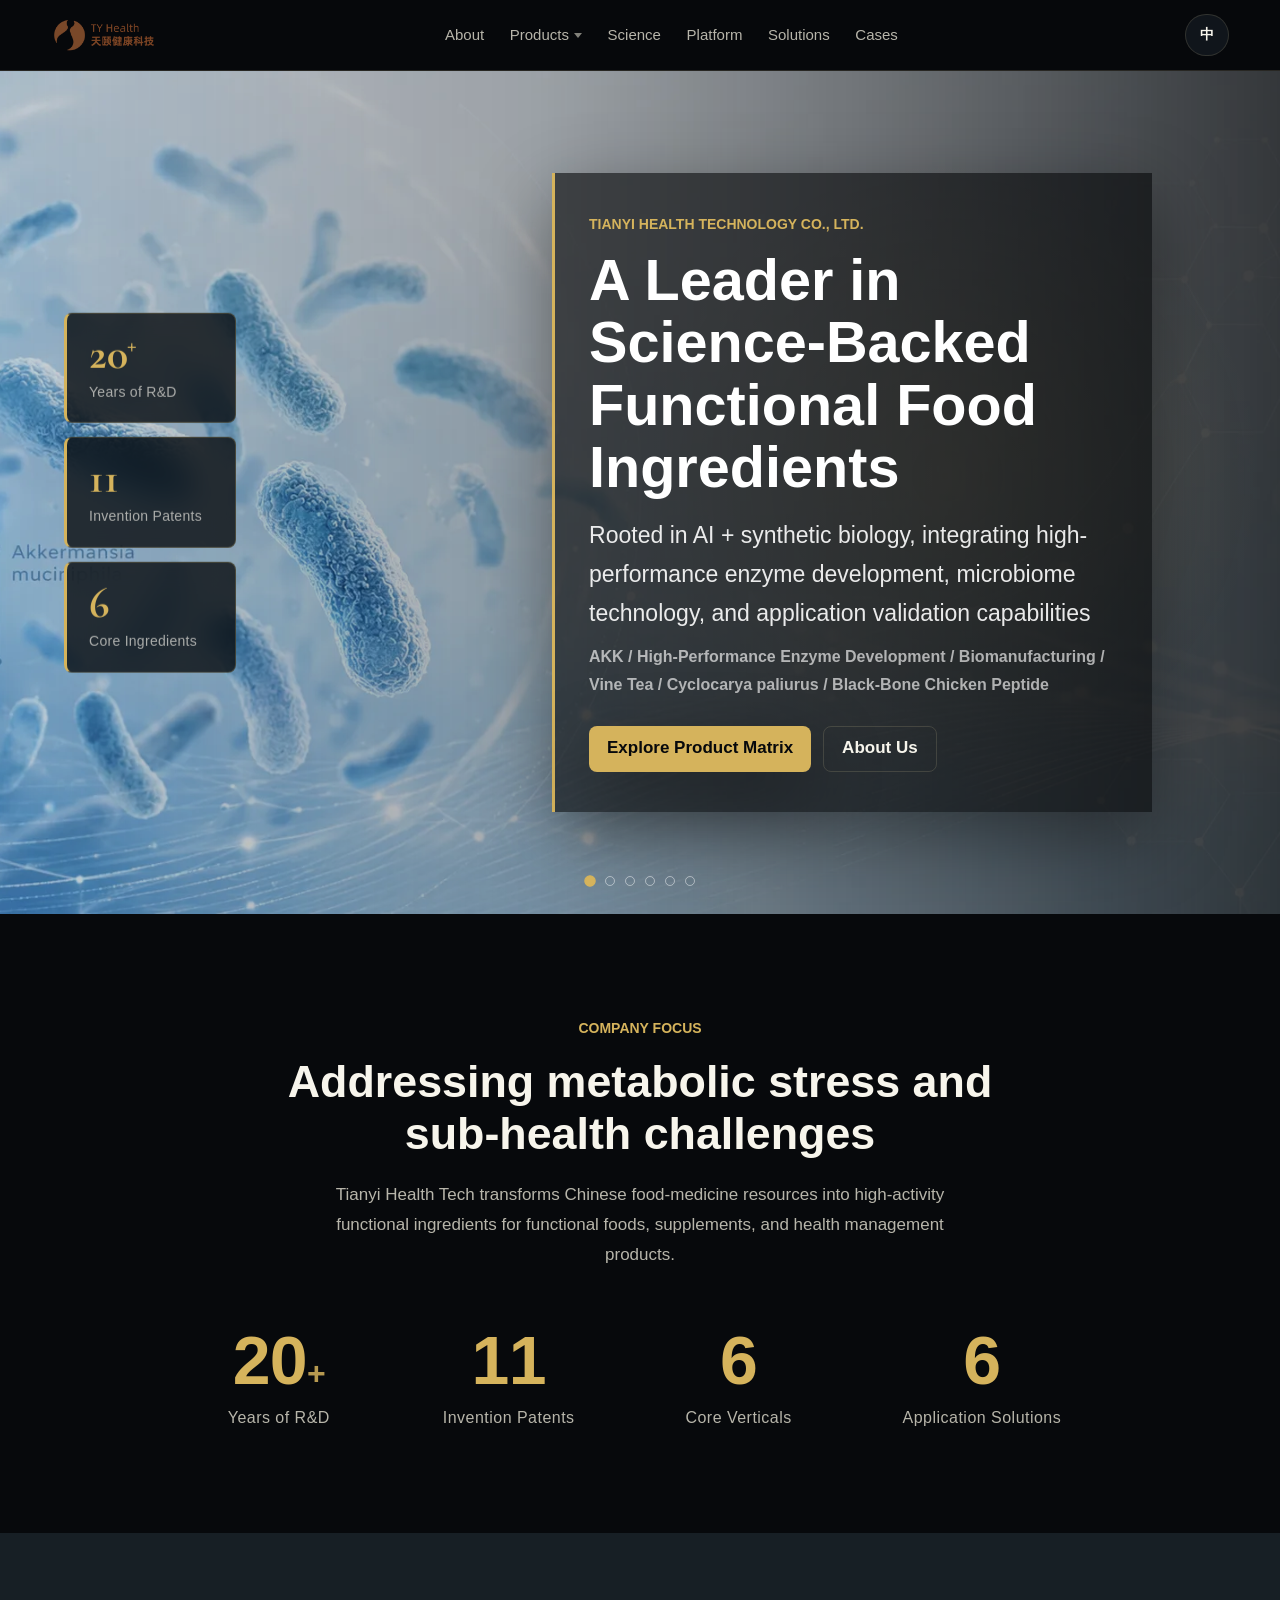
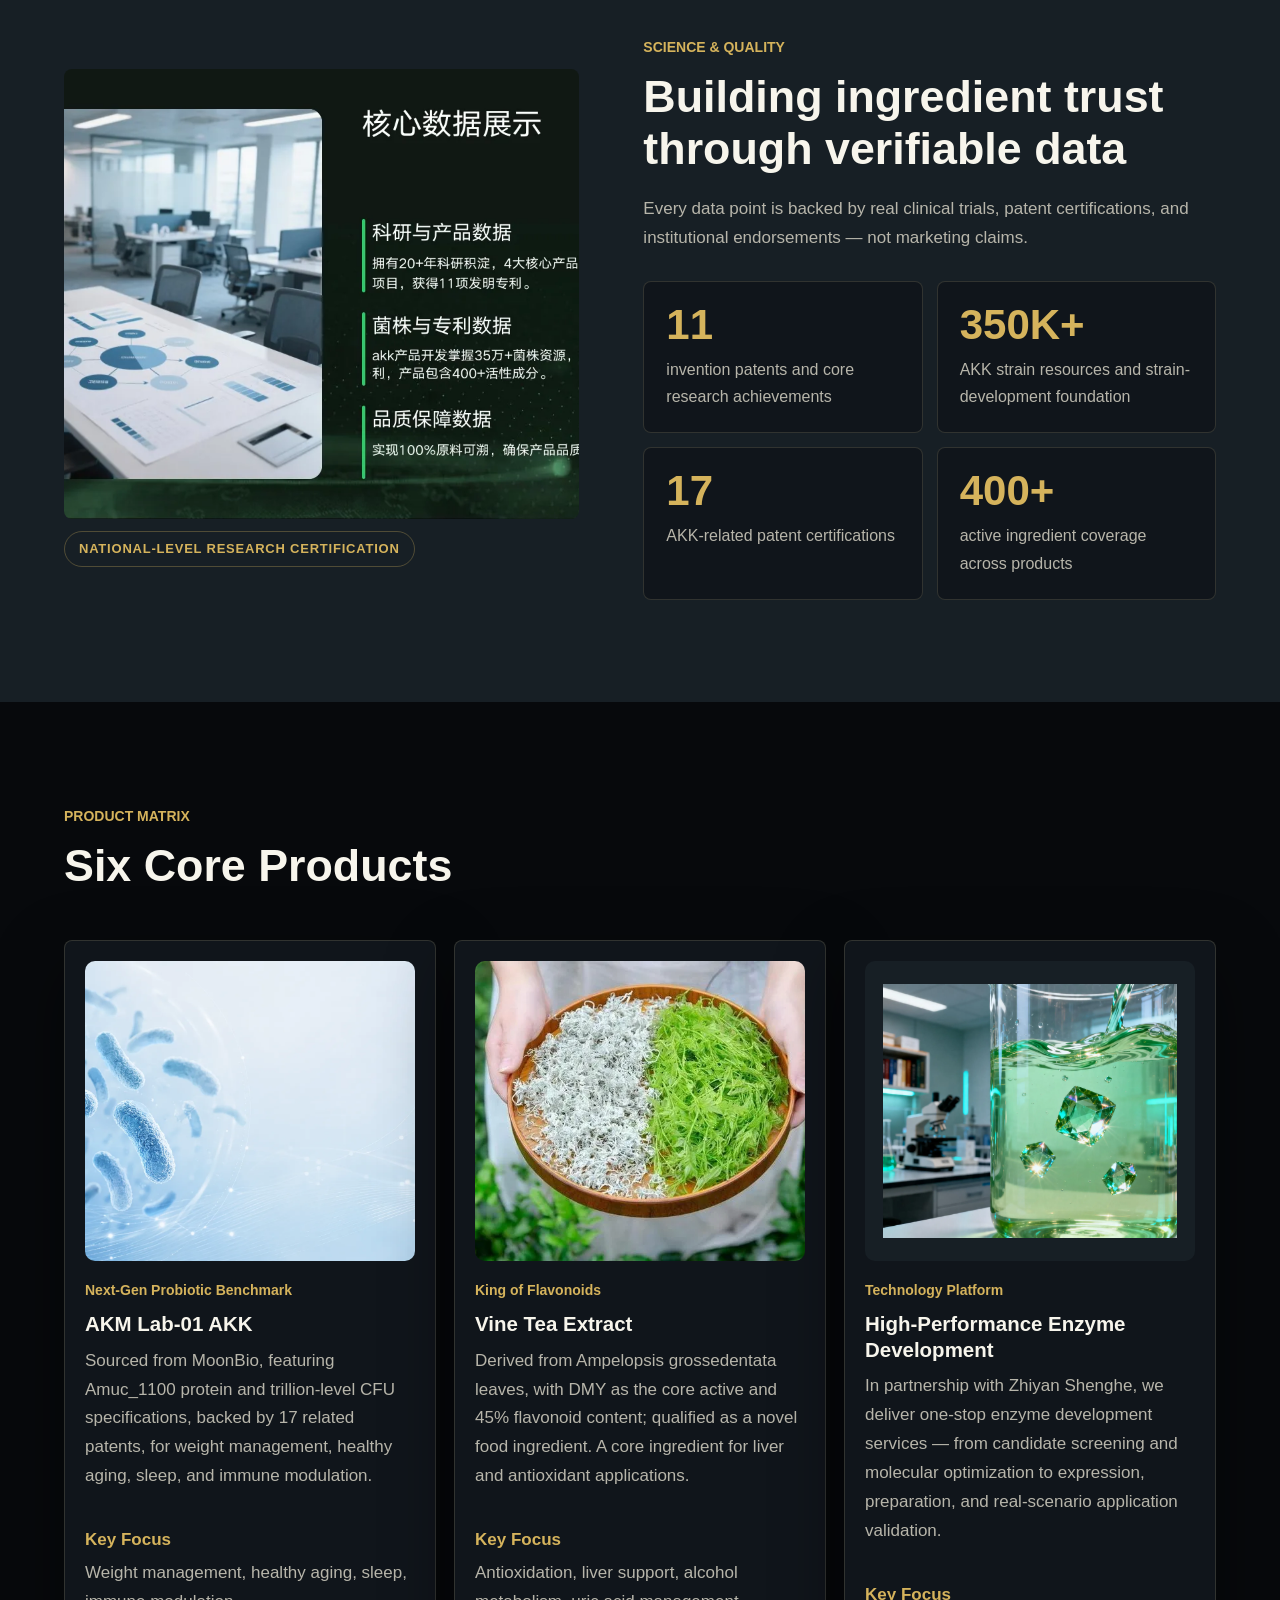
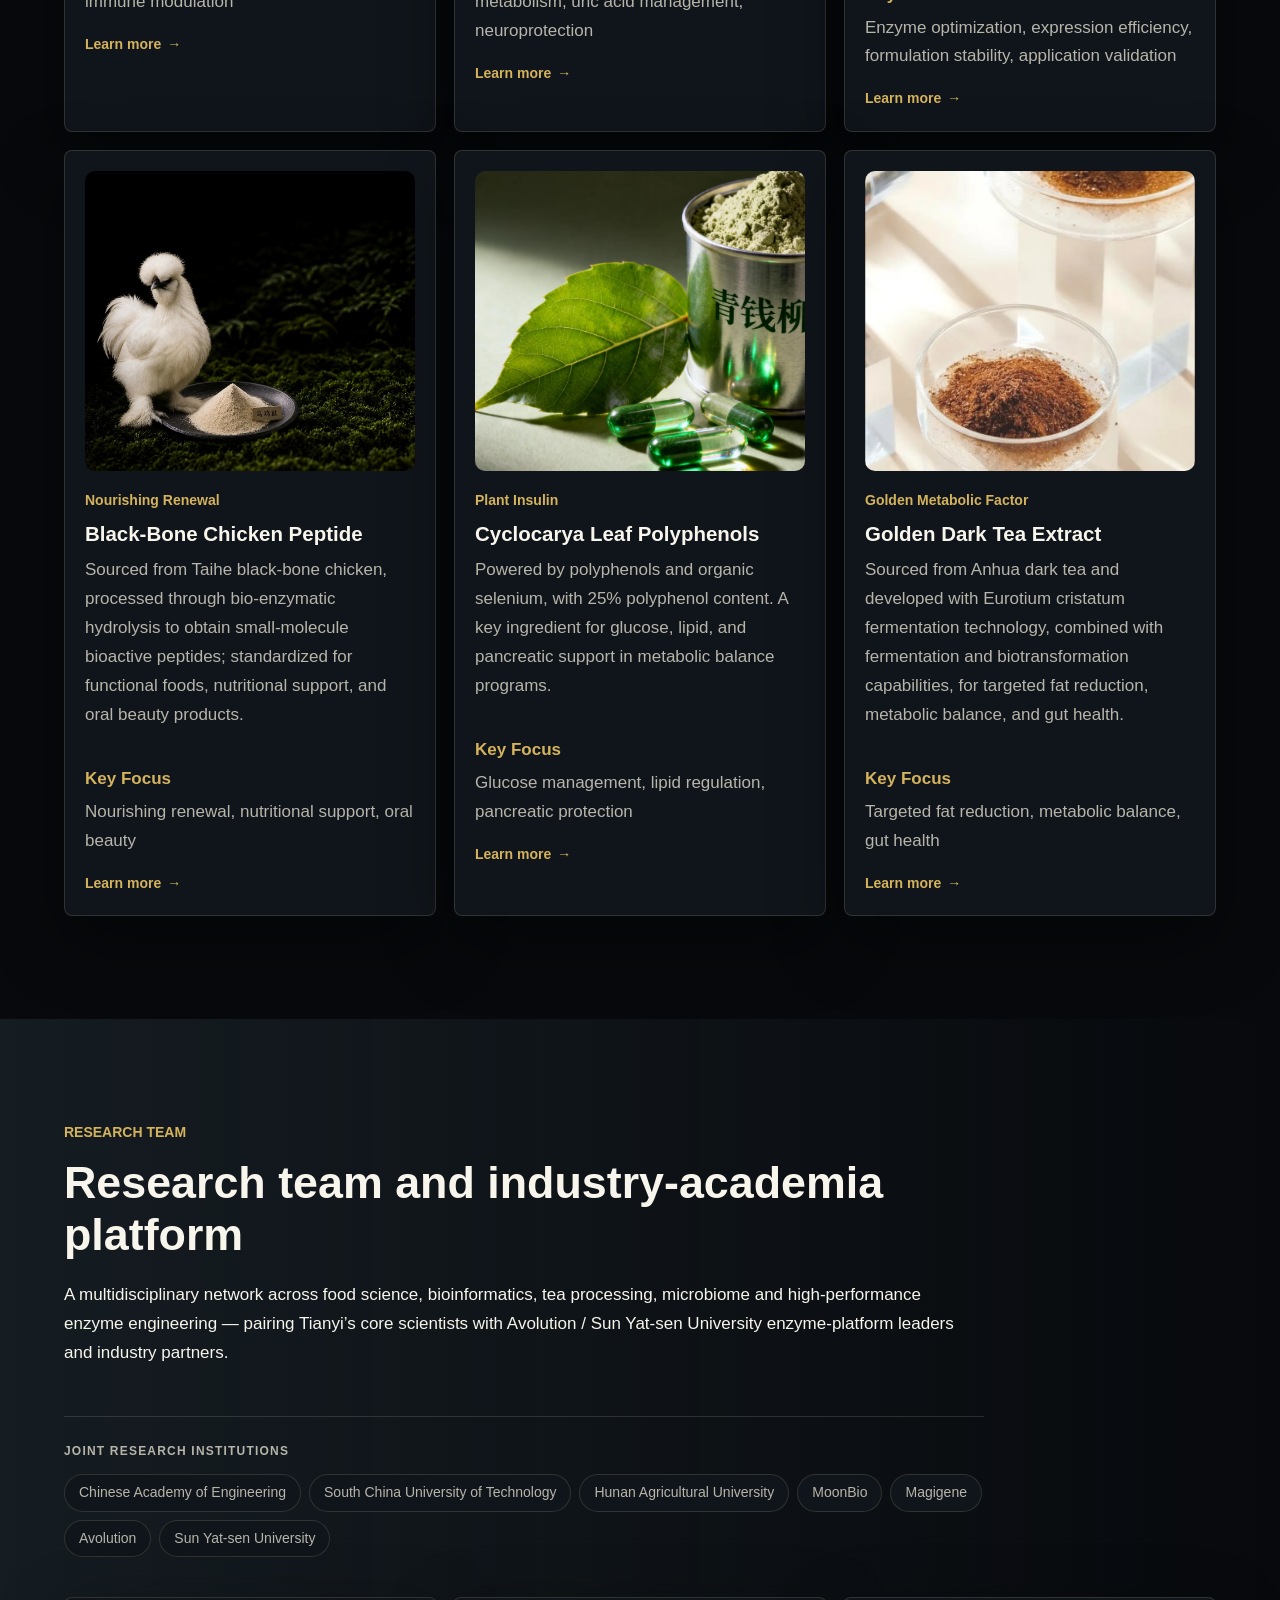
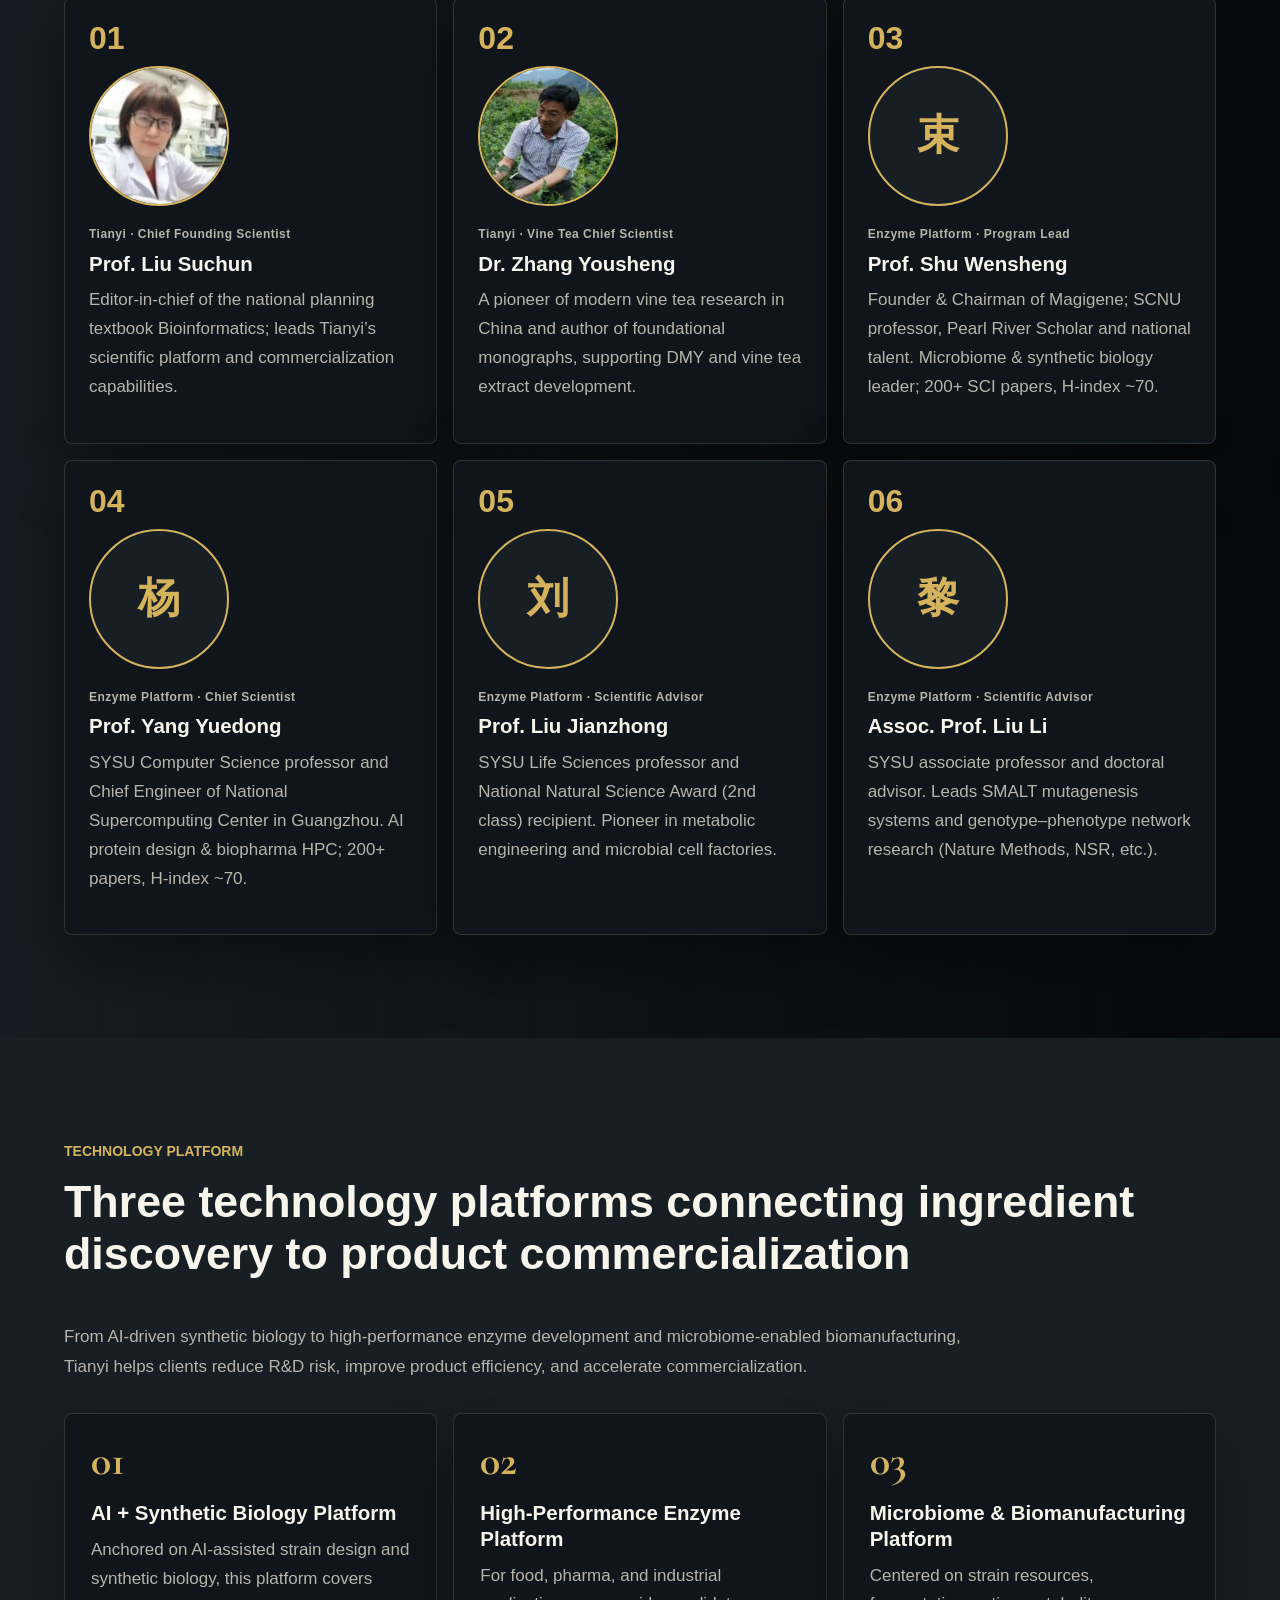
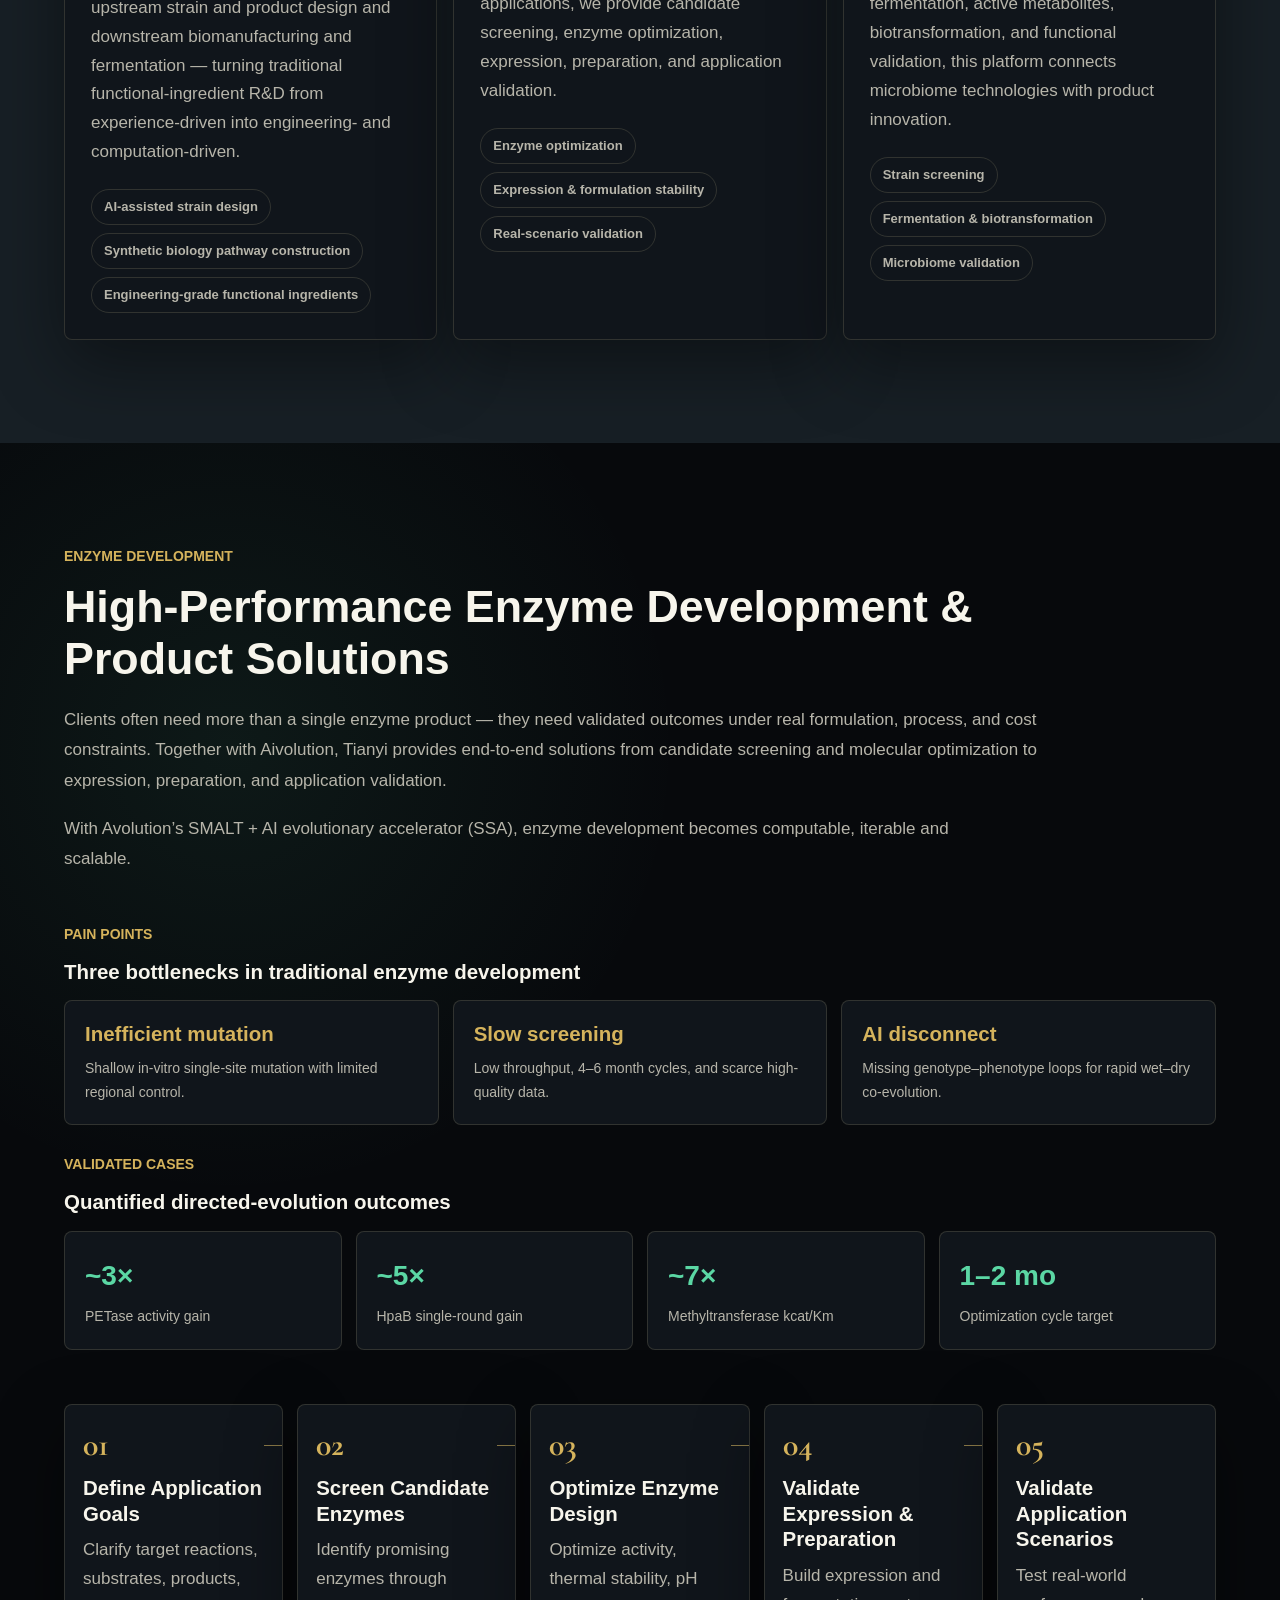
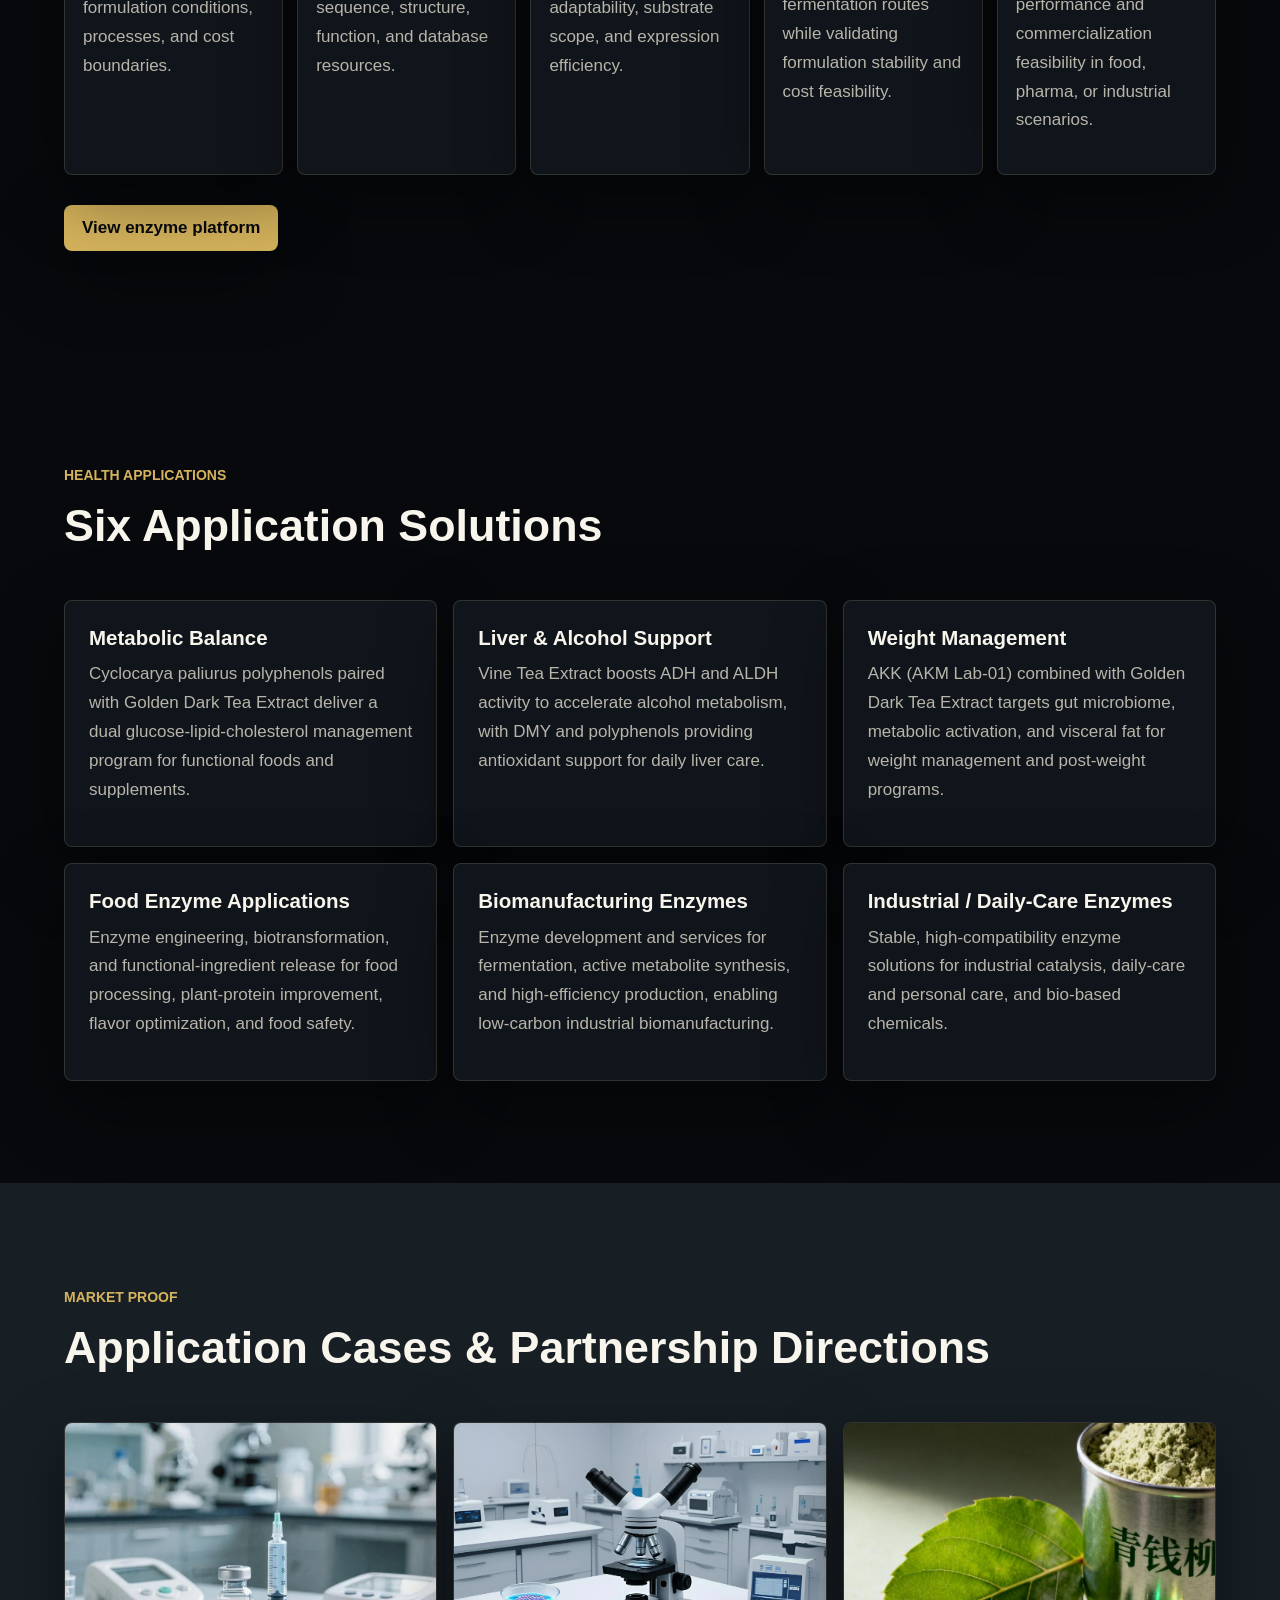
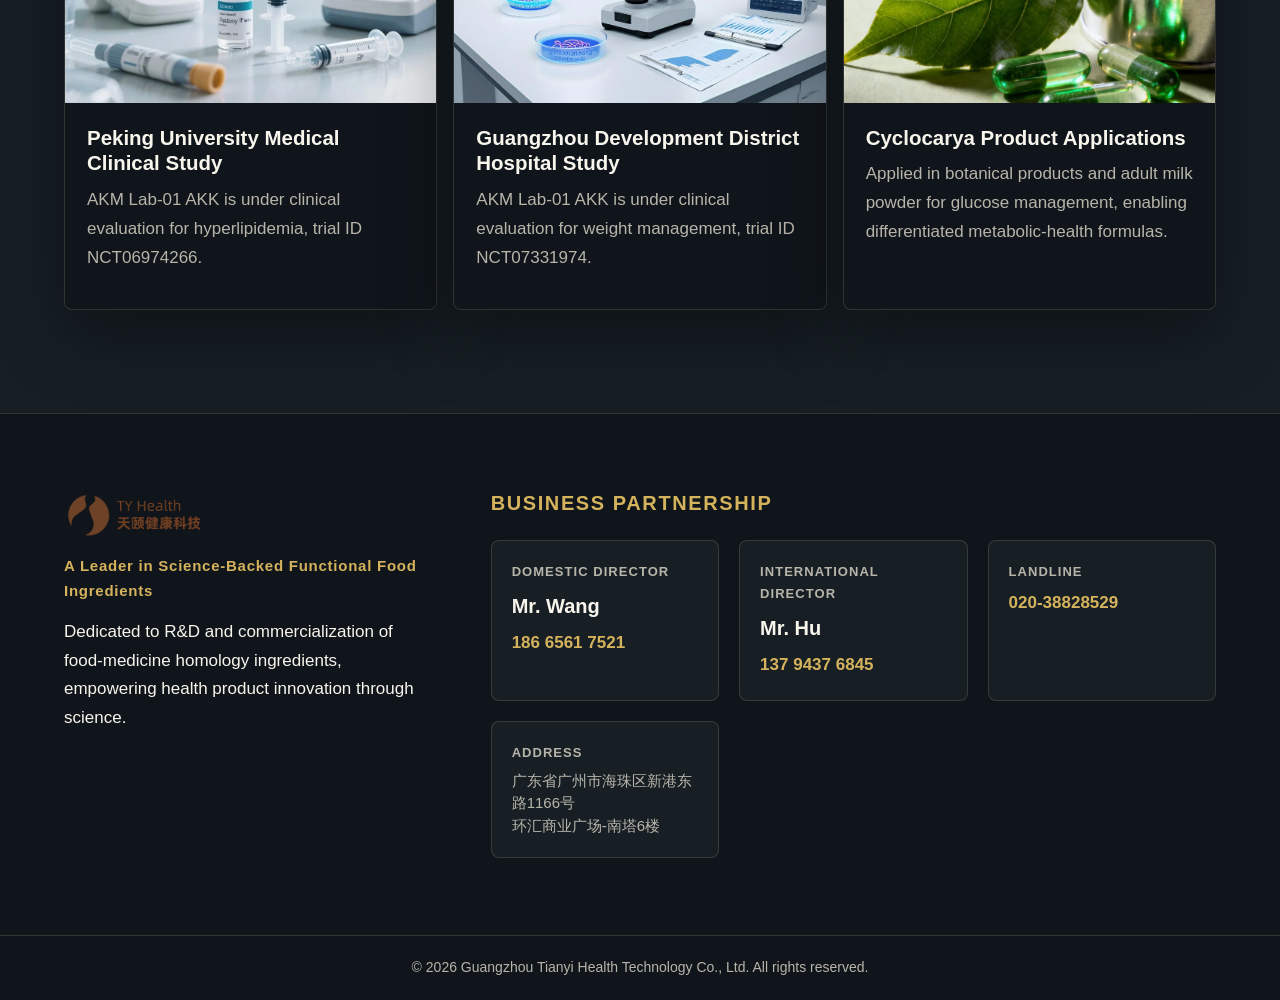
==== commit bd77494d: "Feature: showcase enzyme platform experts on homepage. Add Shu, Yang, Liu Jianzhong and Liu Li profi" ====
--- a/index.html
+++ b/index.html
@@ -62,7 +62,7 @@
   <link rel="preconnect" href="https://fonts.googleapis.com">
   <link rel="preconnect" href="https://fonts.gstatic.com" crossorigin>
   <link href="https://fonts.googleapis.com/css2?family=Cormorant+Garamond:wght@400;600;700&family=DM+Sans:wght@300;400;500;700&display=swap" rel="stylesheet">
-  <link rel="stylesheet" href="styles.css?v=20260714b"></link>
+  <link rel="stylesheet" href="styles.css?v=20260714c"></link>
 </head>
 <body data-lang="zh">
   <header class="site-header">
@@ -289,11 +289,11 @@
     </section>
 
     <!-- ⑤ EXPERTS -->
-    <section class="experts">
+    <section class="experts" id="experts">
       <div class="expert-copy">
         <p class="section-kicker" data-i18n="experts.kicker">Research Team</p>
         <h2 data-i18n="experts.title">科研团队与产学研平台</h2>
-        <p data-i18n="experts.text">由食品、生物信息学、茶叶深加工、微生态、酶工程及产业转化专家共同构成技术背书，联合科研机构与生物技术伙伴推动多学科交叉创新。</p>
+        <p data-i18n="experts.text">汇聚食品、生物信息学、茶叶深加工、微生态与高性能酶工程力量：天颐核心科学家与智演生合/中山大学酶平台领军专家协同，联合高校与生物技术伙伴推动从原料到生物制造的交叉创新。</p>
         <div class="partner-logos">
           <p class="partner-label" data-i18n="experts.partners.label">联合科研与技术伙伴</p>
           <ul class="partner-list">
@@ -303,21 +303,52 @@
             <li data-i18n="experts.partner4">慕恩生物</li>
             <li data-i18n="experts.partner5">美格基因</li>
             <li data-i18n="experts.partner6">智演生合</li>
+            <li data-i18n="experts.partner7">中山大学</li>
           </ul>
         </div>
       </div>
-      <div class="expert-list">
+      <div class="expert-list expert-list--wide">
         <article>
           <span>01</span>
           <img class="expert-avatar" src="assets/expert-liusuchun.webp?v=20260613" alt="刘素纯教授" loading="lazy">
+          <p class="expert-role" data-i18n="experts.card1.role">天颐 · 首席创始人科学家</p>
           <h3 data-i18n="experts.card1.title">刘素纯教授</h3>
-          <p data-i18n="experts.card1.text">首席创始人科学家，国家规划教材《生物信息学》主编，具备科研与产业转化经验。</p>
+          <p data-i18n="experts.card1.text">国家规划教材《生物信息学》主编，长期从事科研组织与产业转化，领衔天颐科技功能食品与平台能力建设。</p>
         </article>
         <article>
           <span>02</span>
           <img class="expert-avatar" src="assets/expert-zhangyousheng.webp?v=20260613" alt="张友胜博士" loading="lazy">
+          <p class="expert-role" data-i18n="experts.card2.role">天颐 · 藤茶首席科学家</p>
           <h3 data-i18n="experts.card2.title">张友胜博士</h3>
-          <p data-i18n="experts.card2.text">中国藤茶现代化研究奠基人，为藤茶提取物研发提供关键技术支撑。</p>
+          <p data-i18n="experts.card2.text">中国藤茶现代化研究奠基人，出版《藤茶学》等专著，为藤茶提取物与二氢杨梅素方向提供关键技术支撑。</p>
+        </article>
+        <article>
+          <span>03</span>
+          <div class="expert-avatar expert-avatar--initial" aria-hidden="true">束</div>
+          <p class="expert-role" data-i18n="experts.card3.role">酶平台 · 项目负责人</p>
+          <h3 data-i18n="experts.card3.title">束文圣 教授</h3>
+          <p data-i18n="experts.card3.text">美格基因创始人、董事长；华南师范大学教授，珠江学者、国家万人计划领军人才。长期深耕微生物组与合成生物学产业化，SCI 论文 200 余篇，H-index≈70。</p>
+        </article>
+        <article>
+          <span>04</span>
+          <div class="expert-avatar expert-avatar--initial" aria-hidden="true">杨</div>
+          <p class="expert-role" data-i18n="experts.card4.role">酶平台 · 首席科学家</p>
+          <h3 data-i18n="experts.card4.title">杨跃东 教授</h3>
+          <p data-i18n="experts.card4.text">中山大学计算机学院教授、国家超算广州中心总工程师、国家级人才。主攻 AI 蛋白质设计与生物医药超算，论文 200 余篇，H-index≈70，成果应用于多家药企管线。</p>
+        </article>
+        <article>
+          <span>05</span>
+          <div class="expert-avatar expert-avatar--initial" aria-hidden="true">刘</div>
+          <p class="expert-role" data-i18n="experts.card5.role">酶平台 · 科学顾问</p>
+          <h3 data-i18n="experts.card5.title">刘建忠 教授</h3>
+          <p data-i18n="experts.card5.text">中山大学生命科学学院教授，国家自然科学二等奖获得者。国内代谢工程与合成生物学先驱之一，构建多项国际领先的微生物细胞工厂与育种平台。</p>
+        </article>
+        <article>
+          <span>06</span>
+          <div class="expert-avatar expert-avatar--initial" aria-hidden="true">黎</div>
+          <p class="expert-role" data-i18n="experts.card6.role">酶平台 · 科学顾问</p>
+          <h3 data-i18n="experts.card6.title">刘黎 副教授</h3>
+          <p data-i18n="experts.card6.text">中山大学生命科学学院副教授、博导。主导 SMALT 高效突变系统与基因型—表型网络研究，成果发表于 Nature Methods、National Science Review 等。</p>
         </article>
       </div>
     </section>
@@ -505,6 +536,6 @@
     </div>
   </footer>
 
-  <script src="script.js?v=20260714b"></script>
+  <script src="script.js?v=20260714c"></script>
 </body>
 </html>
--- a/styles.css
+++ b/styles.css
@@ -526,12 +526,45 @@
 
 .experts {
   display: grid;
-  grid-template-columns: .7fr 1.3fr;
-  gap: clamp(28px, 5vw, 72px);
+  grid-template-columns: 1fr;
+  gap: clamp(28px, 4vw, 40px);
   align-items: start;
   background:
     linear-gradient(90deg, color-mix(in srgb, var(--surface-2) 86%, transparent), transparent),
     var(--bg);
+}
+
+.experts .expert-copy {
+  max-width: 920px;
+}
+
+.expert-role {
+  margin: 0 0 6px;
+  color: var(--accent-2);
+  font-size: 12px;
+  font-weight: 800;
+  letter-spacing: .04em;
+  text-transform: none;
+}
+
+.expert-avatar--initial {
+  display: inline-flex;
+  align-items: center;
+  justify-content: center;
+  width: 100%;
+  max-width: 140px;
+  aspect-ratio: 1 / 1;
+  border-radius: 50%;
+  border: 2px solid var(--accent);
+  margin-bottom: 18px;
+  background:
+    radial-gradient(circle at 30% 30%, rgba(91,215,164,.25), transparent 55%),
+    var(--surface-2);
+  color: var(--accent);
+  font-size: 42px;
+  font-weight: 900;
+  font-family: "Cormorant Garamond", "PingFang SC", serif;
+  line-height: 1;
 }
 
 .platform {
@@ -640,18 +673,31 @@
   grid-template-columns: repeat(2, minmax(0, 1fr));
 }
 
+.expert-list--wide {
+  grid-template-columns: repeat(3, minmax(0, 1fr));
+}
+
 .expert-list article {
   min-height: 280px;
   padding: 24px;
 }
 
+.expert-list--wide article {
+  min-height: 0;
+}
+
 .expert-list span {
   display: block;
-  margin-bottom: 20px;
+  margin-bottom: 14px;
   color: var(--accent);
-  font-size: 68px;
+  font-size: 42px;
   font-weight: 900;
   line-height: 1;
+}
+
+.expert-list--wide span {
+  font-size: 32px;
+  margin-bottom: 12px;
 }
 
 .expert-avatar {
@@ -966,6 +1012,9 @@
   .data-band, .experts, .enzyme {
     grid-template-columns: 1fr;
   }
+  .expert-list--wide {
+    grid-template-columns: repeat(2, minmax(0, 1fr));
+  }
   .product-grid, .expert-list, .case-grid, .contact-list, .platform-grid {
     grid-template-columns: repeat(2, minmax(0, 1fr));
   }
@@ -1105,7 +1154,7 @@
   h1 { font-size: 28px; }
   h2 { font-size: 24px; }
   .lead { font-size: 16px; }
-  .data-list, .product-grid, .expert-list, .solution-grid, .case-grid, .contact-list, .platform-grid, .enzyme-flow {
+  .data-list, .product-grid, .expert-list, .expert-list--wide, .solution-grid, .case-grid, .contact-list, .platform-grid, .enzyme-flow {
     grid-template-columns: 1fr;
   }
   .footer-inner {
